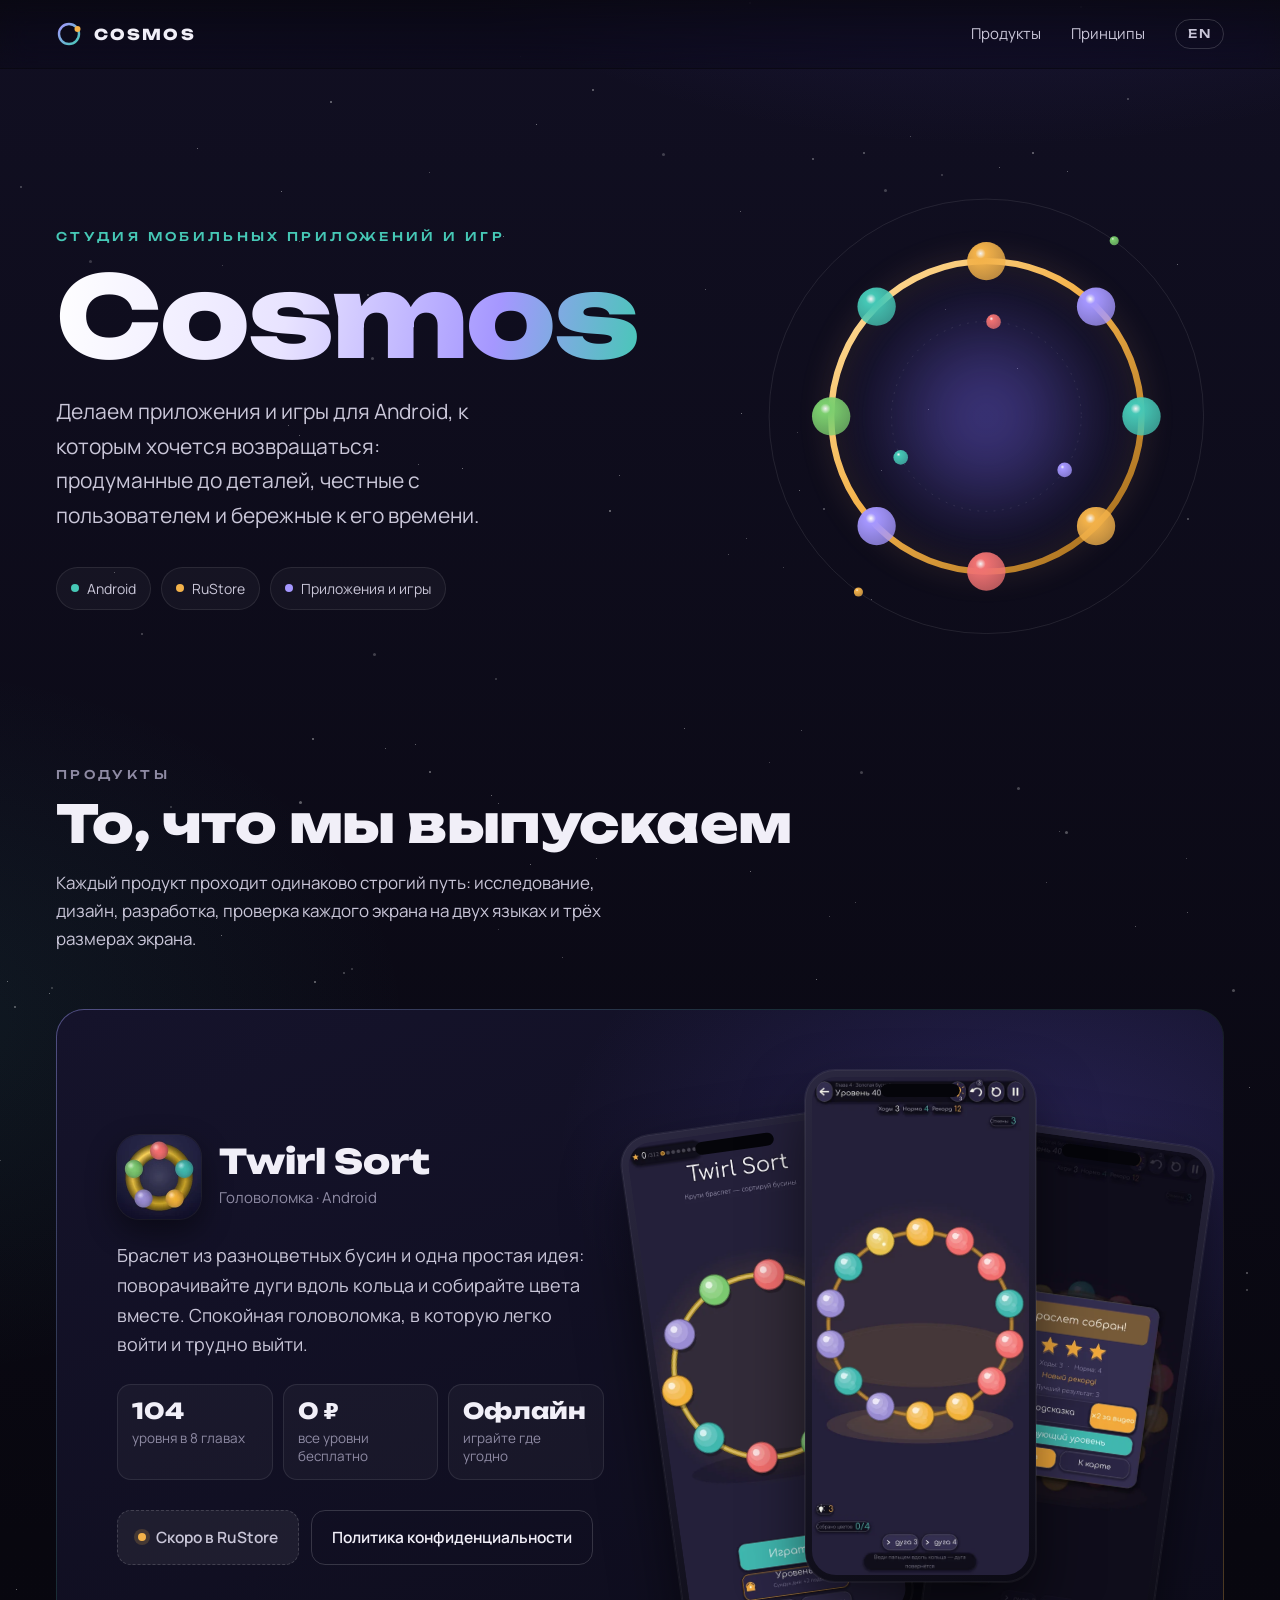
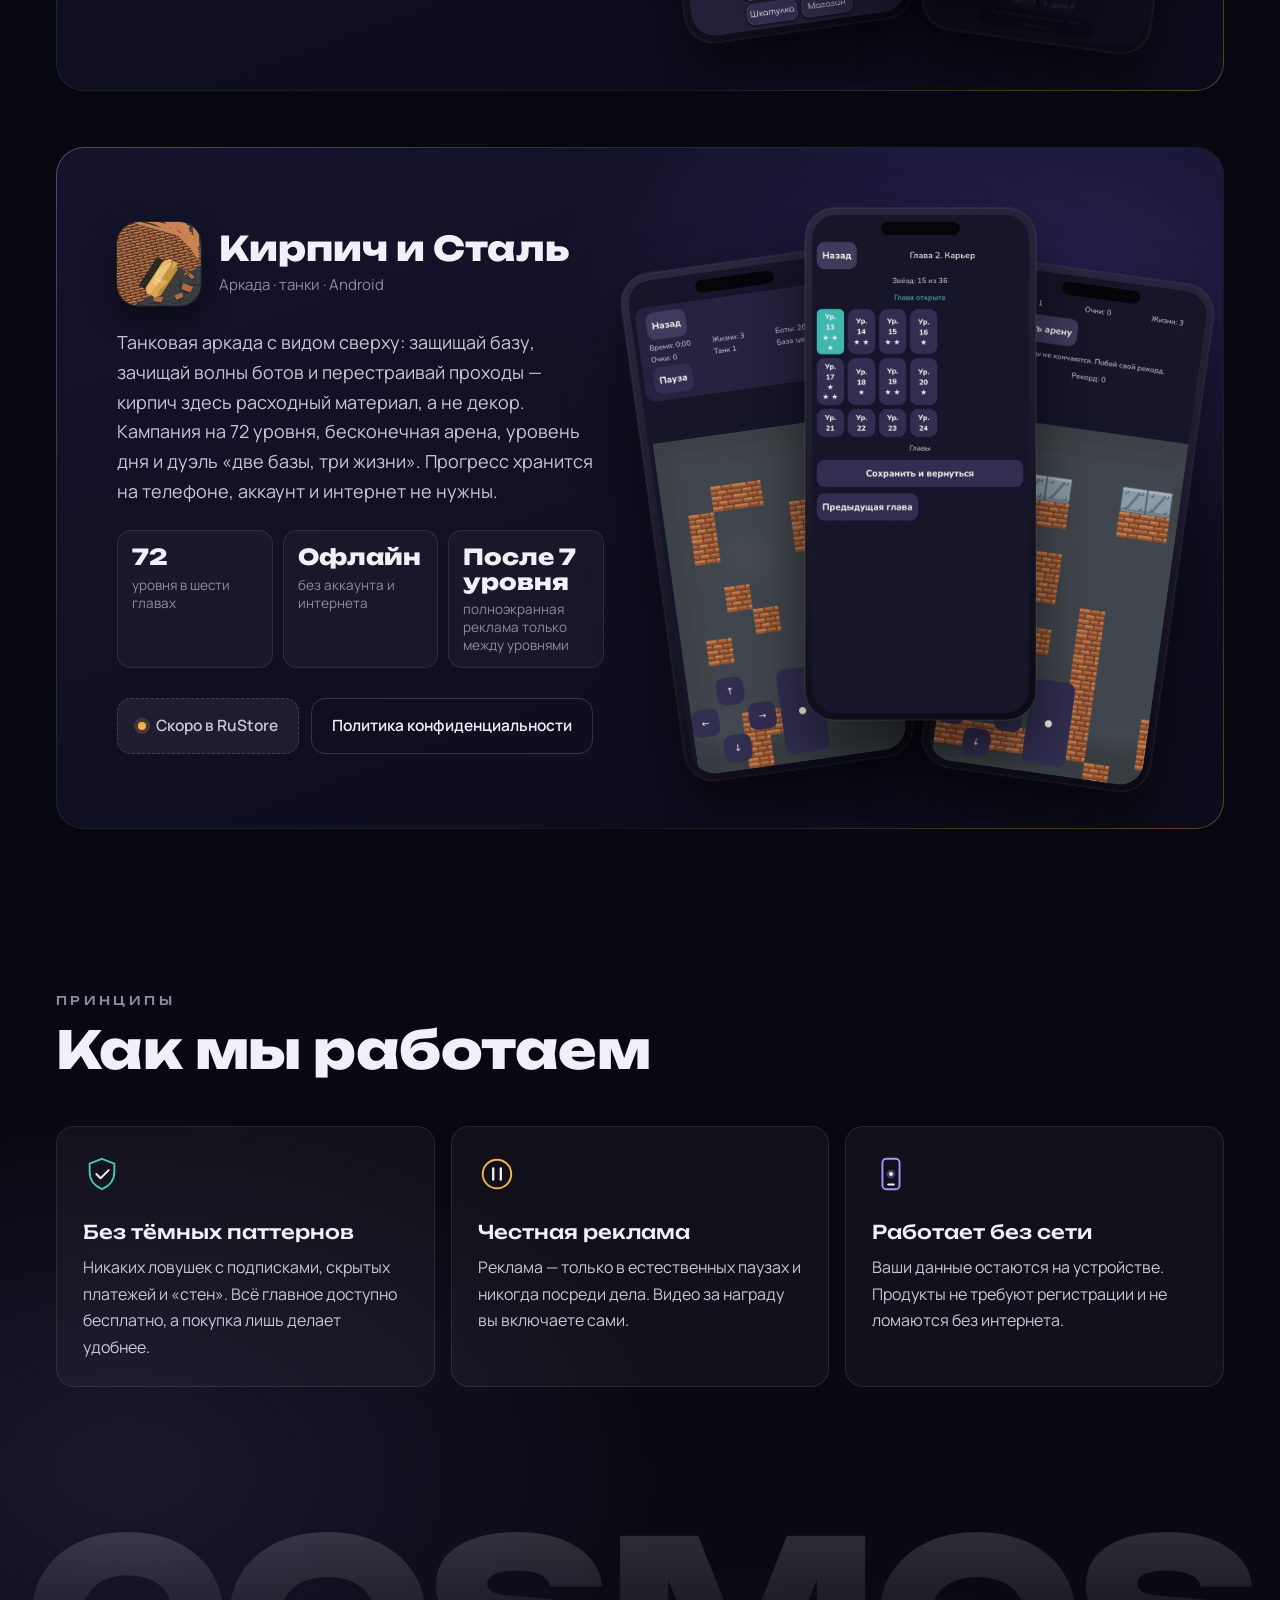
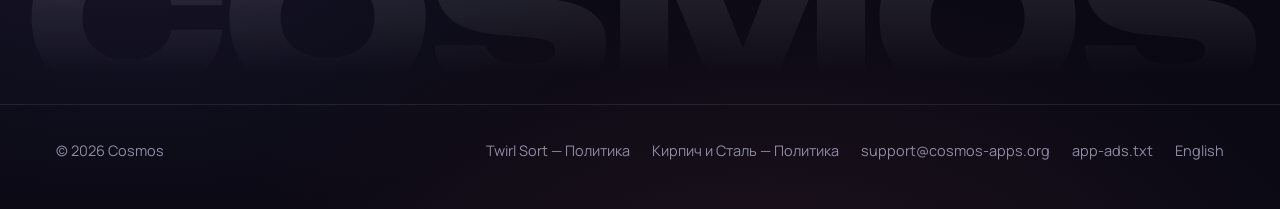
==== index.html @ 705d1165 "Steelfront: карточка продукта, ссылка политики и app-ads.txt" ====
<!doctype html>
<html lang="ru">
<head>
<meta charset="utf-8">
<meta name="viewport" content="width=device-width, initial-scale=1">
<title>Cosmos — студия мобильных приложений и игр</title>
<meta name="description" content="Cosmos делает аккуратные приложения и игры для Android: честная монетизация, работа без интернета, внимание к деталям.">
<meta name="theme-color" content="#08070f">
<meta property="og:title" content="Cosmos — студия мобильных приложений и игр">
<meta property="og:description" content="Cosmos делает аккуратные приложения и игры для Android: честная монетизация, работа без интернета, внимание к деталям.">
<meta property="og:type" content="website">
<link rel="alternate" hreflang="en" href="https://cosmos-apps.org/en/">
<link rel="icon" href="/assets/favicon.svg" type="image/svg+xml">
<link rel="preload" href="/assets/fonts/unbounded-cyrillic-800-normal.woff2" as="font" type="font/woff2" crossorigin>
<link rel="stylesheet" href="/assets/site.css">
</head>
<body>
<a class="skip" href="#main">К содержимому</a>
<div class="sky" aria-hidden="true"><i class="s1" style="box-shadow:1326px 308px rgba(255,255,255,0.70), 197px 148px rgba(255,255,255,0.91), 385px 748px rgba(255,255,255,0.79), 2078px 439px rgba(255,255,255,0.52), 1776px 856px rgba(255,255,255,0.53), 371px 1128px rgba(255,255,255,0.71), 2316px 253px rgba(255,255,255,0.97), 2387px 126px rgba(255,255,255,0.79), 1624px 101px rgba(255,255,255,0.99), 190px 1140px rgba(255,255,255,0.93), 1186px 858px rgba(255,255,255,0.57), 482px 1169px rgba(255,255,255,0.65), 740px 211px rgba(255,255,255,0.79), 769px 762px rgba(255,255,255,0.55), 257px 1155px rgba(255,255,255,0.53), 843px 1016px rgba(255,255,255,0.84), 1751px 1591px rgba(255,255,255,0.66), 2398px 928px rgba(255,255,255,0.68), 1017px 368px rgba(255,255,255,0.85), 999px 167px rgba(255,255,255,0.79), 2151px 1013px rgba(255,255,255,0.94), 1838px 589px rgba(255,255,255,0.80), 299px 241px rgba(255,255,255,0.76), 675px 1550px rgba(255,255,255,0.67), 2002px 863px rgba(255,255,255,0.52), 317px 1565px rgba(255,255,255,0.78), 1285px 696px rgba(255,255,255,0.85), 2034px 1187px rgba(255,255,255,0.90), 281px 191px rgba(255,255,255,0.97), 1941px 1427px rgba(255,255,255,0.83), 248px 1497px rgba(255,255,255,0.85), 2367px 1395px rgba(255,255,255,0.91), 1165px 1467px rgba(255,255,255,0.69), 1421px 46px rgba(255,255,255,0.97), 1455px 344px rgba(255,255,255,0.81), 2022px 120px rgba(255,255,255,0.61), 1177px 264px rgba(255,255,255,0.87), 1629px 800px rgba(255,255,255,0.96), 2033px 165px rgba(255,255,255,0.58), 1645px 1125px rgba(255,255,255,0.64), 560px 881px rgba(255,255,255,0.93), 1140px 1446px rgba(255,255,255,0.71), 1469px 1398px rgba(255,255,255,0.94), 945px 309px rgba(255,255,255,0.54), 619px 475px rgba(255,255,255,0.83), 49px 993px rgba(255,255,255,0.92), 746px 538px rgba(255,255,255,0.64), 596px 858px rgba(255,255,255,0.77), 2319px 652px rgba(255,255,255,0.98), 2111px 1264px rgba(255,255,255,0.83), 221px 935px rgba(255,255,255,0.95), 2290px 803px rgba(255,255,255,0.70), 1614px 212px rgba(255,255,255,0.74), 1640px 127px rgba(255,255,255,0.60), 855px 902px rgba(255,255,255,0.58), 1392px 1230px rgba(255,255,255,0.53), 0px 1160px rgba(255,255,255,0.58), 415px 744px rgba(255,255,255,0.81), 288px 425px rgba(255,255,255,0.81), 608px 1299px rgba(255,255,255,0.63), 1422px 1233px rgba(255,255,255,0.68), 503px 236px rgba(255,255,255,0.92), 1908px 983px rgba(255,255,255,0.74), 351px 295px rgba(255,255,255,0.55), 1403px 1516px rgba(255,255,255,0.63), 661px 1057px rgba(255,255,255,0.51), 2163px 740px rgba(255,255,255,0.57), 2224px 55px rgba(255,255,255,0.88), 1220px 1316px rgba(255,255,255,0.93), 1069px 1061px rgba(255,255,255,0.68), 684px 728px rgba(255,255,255,0.89), 2181px 1109px rgba(255,255,255,0.89), 1350px 1303px rgba(255,255,255,0.61), 799px 490px rgba(255,255,255,0.91), 928px 409px rgba(255,255,255,0.76), 1456px 1497px rgba(255,255,255,0.51), 114px 572px rgba(255,255,255,0.74), 793px 1418px rgba(255,255,255,0.80), 1410px 915px rgba(255,255,255,0.90), 1431px 746px rgba(255,255,255,0.54), 418px 464px rgba(255,255,255,0.74), 1383px 418px rgba(255,255,255,0.74), 7px 981px rgba(255,255,255,0.95), 1409px 1317px rgba(255,255,255,0.54), 491px 795px rgba(255,255,255,0.89), 816px 979px rgba(255,255,255,0.94), 1777px 1302px rgba(255,255,255,0.67), 1621px 948px rgba(255,255,255,0.70), 347px 1484px rgba(255,255,255,0.58), 520px 56px rgba(255,255,255,0.58), 1906px 1343px rgba(255,255,255,0.57), 1942px 1346px rgba(255,255,255,0.97), 638px 1123px rgba(255,255,255,0.77), 87px 29px rgba(255,255,255,0.90), 420px 1078px rgba(255,255,255,0.87), 570px 888px rgba(255,255,255,0.99), 797px 432px rgba(255,255,255,0.51), 871px 599px rgba(255,255,255,0.75), 1335px 531px rgba(255,255,255,0.77), 536px 124px rgba(255,255,255,0.96), 1449px 938px rgba(255,255,255,0.83), 2116px 861px rgba(255,255,255,0.91), 2054px 267px rgba(255,255,255,0.77), 2144px 1045px rgba(255,255,255,0.51), 1802px 1590px rgba(255,255,255,0.59), 16px 1589px rgba(255,255,255,0.90), 705px 289px rgba(255,255,255,0.74), 492px 1139px rgba(255,255,255,0.53), 2123px 1086px rgba(255,255,255,0.78), 434px 1147px rgba(255,255,255,0.53), 783px 567px rgba(255,255,255,0.52), 400px 1039px rgba(255,255,255,0.73), 114px 1556px rgba(255,255,255,0.95), 259px 907px rgba(255,255,255,0.66), 2070px 1241px rgba(255,255,255,0.76), 1135px 926px rgba(255,255,255,0.75), 1958px 1039px rgba(255,255,255,0.97), 2143px 531px rgba(255,255,255,0.96), 829px 916px rgba(255,255,255,0.57), 498px 803px rgba(255,255,255,0.72), 297px 1374px rgba(255,255,255,0.62), 299px 435px rgba(255,255,255,0.83), 501px 1591px rgba(255,255,255,0.58), 1499px 292px rgba(255,255,255,0.63), 562px 957px rgba(255,255,255,0.61), 385px 815px rgba(255,255,255,0.94), 666px 1367px rgba(255,255,255,0.92), 661px 1446px rgba(255,255,255,0.72), 2111px 827px rgba(255,255,255,0.67), 801px 730px rgba(255,255,255,0.66), 1498px 39px rgba(255,255,255,0.67), 1878px 902px rgba(255,255,255,0.85), 1574px 678px rgba(255,255,255,0.76), 1210px 1049px rgba(255,255,255,0.98), 462px 468px rgba(255,255,255,0.99), 429px 172px rgba(255,255,255,0.63), 162px 1595px rgba(255,255,255,0.59), 530px 864px rgba(255,255,255,0.92), 1059px 831px rgba(255,255,255,0.57), 2108px 1168px rgba(255,255,255,0.75), 1339px 183px rgba(255,255,255,0.64), 750px 871px rgba(255,255,255,0.95), 1101px 34px rgba(255,255,255,0.82), 1067px 171px rgba(255,255,255,0.80), 910px 136px rgba(255,255,255,0.63), 498px 929px rgba(255,255,255,0.51), 2265px 855px rgba(255,255,255,0.96), 1097px 1273px rgba(255,255,255,0.56), 2158px 1453px rgba(255,255,255,0.62), 448px 330px rgba(255,255,255,0.63), 741px 413px rgba(255,255,255,0.97), 1249px 1087px rgba(255,255,255,0.88), 1187px 912px rgba(255,255,255,0.75), 728px 554px rgba(255,255,255,0.67), 74px 512px rgba(255,255,255,0.52), 75px 1501px rgba(255,255,255,0.75), 776px 1053px rgba(255,255,255,0.74), 1831px 217px rgba(255,255,255,0.83), 1770px 1344px rgba(255,255,255,0.75), 1610px 1037px rgba(255,255,255,0.65), 881px 470px rgba(255,255,255,0.67), 572px 828px rgba(255,255,255,0.99), 222px 265px rgba(255,255,255,0.51), 1046px 882px rgba(255,255,255,0.58), 346px 1362px rgba(255,255,255,0.92), 2072px 1373px rgba(255,255,255,0.99), 992px 1418px rgba(255,255,255,0.65), 1881px 379px rgba(255,255,255,0.58), 1826px 7px rgba(255,255,255,0.63), 1347px 1120px rgba(255,255,255,0.66)"></i><i class="s2" style="box-shadow:141px 633px rgba(255,255,255,0.61), 749px 2px rgba(255,255,255,0.67), 343px 972px rgba(255,255,255,0.64), 823px 508px rgba(255,255,255,0.75), 20px 186px rgba(255,255,255,0.63), 367px 294px rgba(255,255,255,0.70), 170px 806px rgba(255,255,255,0.51), 1246px 1289px rgba(255,255,255,0.62), 2398px 1083px rgba(255,255,255,0.93), 635px 1346px rgba(255,255,255,0.95), 1595px 1565px rgba(255,255,255,0.66), 2024px 306px rgba(255,255,255,0.64), 592px 89px rgba(255,255,255,0.91), 2101px 1284px rgba(255,255,255,0.71), 2070px 285px rgba(255,255,255,0.95), 2065px 1164px rgba(255,255,255,0.92), 65px 1405px rgba(255,255,255,0.79), 941px 174px rgba(255,255,255,0.52), 545px 1304px rgba(255,255,255,0.68), 429px 771px rgba(255,255,255,0.92), 2287px 103px rgba(255,255,255,0.81), 2176px 1394px rgba(255,255,255,0.62), 1080px 6px rgba(255,255,255,0.73), 287px 1532px rgba(255,255,255,0.97), 2192px 188px rgba(255,255,255,0.83), 270px 1527px rgba(255,255,255,0.87), 1032px 152px rgba(255,255,255,0.92), 961px 1493px rgba(255,255,255,0.88), 945px 1515px rgba(255,255,255,0.82), 1885px 1011px rgba(255,255,255,0.92), 314px 981px rgba(255,255,255,0.96), 1176px 1570px rgba(255,255,255,0.52), 812px 158px rgba(255,255,255,0.80), 1358px 520px rgba(255,255,255,0.83), 1246px 1272px rgba(255,255,255,0.78), 51px 987px rgba(255,255,255,0.53), 1100px 1376px rgba(255,255,255,0.55), 891px 1383px rgba(255,255,255,0.74), 2115px 584px rgba(255,255,255,0.73), 1910px 1571px rgba(255,255,255,0.56), 2249px 408px rgba(255,255,255,0.66), 351px 968px rgba(255,255,255,0.51), 1879px 156px rgba(255,255,255,0.91), 1840px 550px rgba(255,255,255,0.69), 863px 152px rgba(255,255,255,0.79), 580px 1530px rgba(255,255,255,0.76), 1472px 271px rgba(255,255,255,0.80), 2083px 572px rgba(255,255,255,0.94), 1495px 473px rgba(255,255,255,0.75), 1991px 807px rgba(255,255,255,0.51), 14px 1006px rgba(255,255,255,0.84), 1660px 618px rgba(255,255,255,0.86), 1704px 704px rgba(255,255,255,0.69), 495px 678px rgba(255,255,255,0.50), 1385px 815px rgba(255,255,255,0.56), 801px 1460px rgba(255,255,255,0.51), 1187px 518px rgba(255,255,255,0.69), 1609px 799px rgba(255,255,255,1.00), 312px 738px rgba(255,255,255,0.96), 1127px 98px rgba(255,255,255,0.64), 211px 1355px rgba(255,255,255,0.64), 609px 510px rgba(255,255,255,0.99), 1786px 1046px rgba(255,255,255,0.66), 1529px 876px rgba(255,255,255,0.94), 1638px 1134px rgba(255,255,255,0.77), 330px 101px rgba(255,255,255,0.97), 1682px 923px rgba(255,255,255,0.81), 567px 1319px rgba(255,255,255,0.93), 1988px 100px rgba(255,255,255,0.96), 2253px 260px rgba(255,255,255,0.59)"></i><i class="s3" style="box-shadow:1699px 703px rgba(255,255,255,0.64), 1047px 1513px rgba(255,255,255,0.87), 1065px 831px rgba(255,255,255,0.83), 1232px 989px rgba(255,255,255,0.78), 1615px 245px rgba(255,255,255,0.58), 662px 153px rgba(255,255,255,0.60), 2036px 1127px rgba(255,255,255,0.61), 1363px 1554px rgba(255,255,255,0.72), 571px 1121px rgba(255,255,255,0.60), 371px 357px rgba(255,255,255,0.67), 373px 653px rgba(255,255,255,0.62), 1058px 1166px rgba(255,255,255,0.60), 82px 1535px rgba(255,255,255,0.94), 1568px 847px rgba(255,255,255,0.87), 860px 771px rgba(255,255,255,0.64), 254px 1020px rgba(255,255,255,0.64), 1475px 257px rgba(255,255,255,0.84), 2167px 1289px rgba(255,255,255,0.90), 884px 189px rgba(255,255,255,0.64), 1017px 787px rgba(255,255,255,0.70), 1826px 884px rgba(255,255,255,0.98), 89px 260px rgba(255,255,255,0.52), 1938px 1202px rgba(255,255,255,0.74), 299px 801px rgba(255,255,255,0.97)"></i></div>
<header class="top"><div class="wrap">
  <a class="brand" href="/"><svg viewBox="0 0 26 26" aria-hidden="true"><circle cx="13" cy="13" r="10" fill="none" stroke="url(#lg)" stroke-width="2.4"/><circle cx="21.5" cy="8" r="3" fill="#f3b24a"/><defs><linearGradient id="lg" x1="0" y1="0" x2="1" y2="1"><stop offset="0" stop-color="#a597ff"/><stop offset="1" stop-color="#46c8b6"/></linearGradient></defs></svg>COSMOS</a>
  <nav class="nav" aria-label="Основная навигация">
    <a href="/#products">Продукты</a>
    <a class="hide-sm" href="/#principles">Принципы</a>
    <a class="lang" href="/en/" hreflang="en" lang="en">EN</a>
  </nav>
</div></header>
<main id="main">
<section class="hero"><div class="wrap">
  <div>
    <p class="eyebrow">Студия мобильных приложений и игр</p>
    <h1><span class="glow">Cosmos</span></h1>
    <p class="lede">Делаем приложения и игры для Android, к которым хочется возвращаться: продуманные до деталей, честные с пользователем и бережные к его времени.</p>
    <div class="meta"><span class="chip"><b style="background:#46c8b6"></b>Android</span><span class="chip"><b style="background:#f3b24a"></b>RuStore</span><span class="chip"><b style="background:#a597ff"></b>Приложения и игры</span></div>
  </div>
  <div class="orbit" aria-hidden="true"><svg viewBox="0 0 520 520"><defs><linearGradient id="gold" x1="0" y1="0" x2="1" y2="1"><stop offset="0" stop-color="#ffe2a6"/><stop offset=".45" stop-color="#f3b24a"/><stop offset="1" stop-color="#9b6416"/></linearGradient><radialGradient id="core"><stop offset="0" stop-color="#7d6cff"/><stop offset="1" stop-color="#7d6cff" stop-opacity="0"/></radialGradient><radialGradient id="b-teal" cx=".35" cy=".3" r=".75"><stop offset="0" stop-color="#fff" stop-opacity=".95"/><stop offset=".18" stop-color="#46c8b6"/><stop offset="1" stop-color="#46c8b6" stop-opacity=".75"/></radialGradient><radialGradient id="b-amber" cx=".35" cy=".3" r=".75"><stop offset="0" stop-color="#fff" stop-opacity=".95"/><stop offset=".18" stop-color="#f3b24a"/><stop offset="1" stop-color="#f3b24a" stop-opacity=".75"/></radialGradient><radialGradient id="b-coral" cx=".35" cy=".3" r=".75"><stop offset="0" stop-color="#fff" stop-opacity=".95"/><stop offset=".18" stop-color="#f07272"/><stop offset="1" stop-color="#f07272" stop-opacity=".75"/></radialGradient><radialGradient id="b-violet" cx=".35" cy=".3" r=".75"><stop offset="0" stop-color="#fff" stop-opacity=".95"/><stop offset=".18" stop-color="#a597ff"/><stop offset="1" stop-color="#a597ff" stop-opacity=".75"/></radialGradient><radialGradient id="b-green" cx=".35" cy=".3" r=".75"><stop offset="0" stop-color="#fff" stop-opacity=".95"/><stop offset=".18" stop-color="#7ccf6f"/><stop offset="1" stop-color="#7ccf6f" stop-opacity=".75"/></radialGradient></defs><circle class="core" cx="260" cy="260" r="150" fill="url(#core)"/><g class="spin slow"><circle class="ring" cx="260" cy="260" r="238"/><circle cx="119.9" cy="452.4" r="5" fill="url(#b-amber)"/><circle cx="400.1" cy="67.6" r="5" fill="url(#b-green)"/></g><g class="spin"><circle class="ring gold" cx="260" cy="260" r="170"/><circle cx="430.0" cy="260.0" r="21" fill="url(#b-teal)"/><circle cx="380.2" cy="380.2" r="21" fill="url(#b-amber)"/><circle cx="260.0" cy="430.0" r="21" fill="url(#b-coral)"/><circle cx="139.8" cy="380.2" r="21" fill="url(#b-violet)"/><circle cx="90.0" cy="260.0" r="21" fill="url(#b-green)"/><circle cx="139.8" cy="139.8" r="21" fill="url(#b-teal)"/><circle cx="260.0" cy="90.0" r="21" fill="url(#b-amber)"/><circle cx="380.2" cy="139.8" r="21" fill="url(#b-violet)"/></g><g class="spin rev"><circle class="ring" cx="260" cy="260" r="104" stroke-dasharray="2 7"/><circle cx="345.8" cy="318.7" r="8" fill="url(#b-violet)"/><circle cx="166.2" cy="305.0" r="8" fill="url(#b-teal)"/><circle cx="267.9" cy="156.3" r="8" fill="url(#b-coral)"/></g></svg></div>
</div></section>

<section id="products" aria-labelledby="products-h"><div class="wrap">
  <p class="kicker">Продукты</p>
  <h2 class="h2" id="products-h">То, что мы выпускаем</h2>
  <p class="sub">Каждый продукт проходит одинаково строгий путь: исследование, дизайн, разработка, проверка каждого экрана на двух языках и трёх размерах экрана.</p>
  <article class="product" aria-labelledby="twirl-sort-h"><div class="product-inner">
    <div>
      <div class="app-head">
        <img class="app-icon" src="/assets/img/twirl-sort/icon.webp" width="84" height="84" alt="">
        <div><h3 class="app-name" id="twirl-sort-h">Twirl Sort</h3><div class="app-cat">Головоломка · Android</div></div>
      </div>
      <p class="app-desc">Браслет из разноцветных бусин и одна простая идея: поворачивайте дуги вдоль кольца и собирайте цвета вместе. Спокойная головоломка, в которую легко войти и трудно выйти.</p>
      <ul class="facts"><li><strong>104</strong><span>уровня в 8 главах</span></li><li><strong>0 ₽</strong><span>все уровни бесплатно</span></li><li><strong>Офлайн</strong><span>играйте где угодно</span></li></ul>
      <div class="actions">
        <span class="btn btn-soon" aria-disabled="true"><span class="dot"></span>Скоро в RuStore</span>
        <a class="btn btn-ghost" href="/twirl-sort/privacy/">Политика конфиденциальности</a>
      </div>
    </div>
    <div class="phones"><figure class="phone p1" style="margin:0"><img src="/assets/img/twirl-sort/shot1.webp" alt="Главное меню Twirl Sort" width="540" height="1200" loading="lazy" decoding="async"></figure><figure class="phone p2" style="margin:0"><img src="/assets/img/twirl-sort/shot2.webp" alt="Игровой экран: браслет из бусин" width="540" height="1200" loading="lazy" decoding="async"></figure><figure class="phone p3" style="margin:0"><img src="/assets/img/twirl-sort/shot3.webp" alt="Окно победы с тремя звёздами" width="540" height="1200" loading="lazy" decoding="async"></figure></div>
  </div></article>
  <article class="product" aria-labelledby="steelfront-h"><div class="product-inner">
    <div>
      <div class="app-head">
        <img class="app-icon" src="/assets/img/steelfront/icon.webp" width="84" height="84" alt="">
        <div><h3 class="app-name" id="steelfront-h">Кирпич и Сталь</h3><div class="app-cat">Аркада · танки · Android</div></div>
      </div>
      <p class="app-desc">Танковая аркада с видом сверху: защищай базу, зачищай волны ботов и перестраивай проходы — кирпич здесь расходный материал, а не декор. Кампания на 72 уровня, бесконечная арена, уровень дня и дуэль «две базы, три жизни». Прогресс хранится на телефоне, аккаунт и интернет не нужны.</p>
      <ul class="facts"><li><strong>72</strong><span>уровня в шести главах</span></li><li><strong>Офлайн</strong><span>без аккаунта и интернета</span></li><li><strong>После 7 уровня</strong><span>полноэкранная реклама только между уровнями</span></li></ul>
      <div class="actions">
        <span class="btn btn-soon" aria-disabled="true"><span class="dot"></span>Скоро в RuStore</span>
        <a class="btn btn-ghost" href="/steelfront/privacy/">Политика конфиденциальности</a>
      </div>
    </div>
    <div class="phones"><figure class="phone p1" style="margin:0"><img src="/assets/img/steelfront/shot1.webp" alt="Поле боя: стена, бот и панель с жизнями" width="540" height="1200" loading="lazy" decoding="async"></figure><figure class="phone p2" style="margin:0"><img src="/assets/img/steelfront/shot2.webp" alt="Карта уровней главы с звёздами" width="540" height="1200" loading="lazy" decoding="async"></figure><figure class="phone p3" style="margin:0"><img src="/assets/img/steelfront/shot3.webp" alt="Быстрый бой: бесконечные волны и рекорд" width="540" height="1200" loading="lazy" decoding="async"></figure></div>
  </div></article>
</div></section>

<section id="principles" aria-labelledby="principles-h"><div class="wrap">
  <p class="kicker">Принципы</p>
  <h2 class="h2" id="principles-h">Как мы работаем</h2>
  <div class="principles"><article class="principle"><svg viewBox="0 0 40 40" fill="none" aria-hidden="true"><path d="M20 4l13 5v9c0 8.5-5.6 15-13 18-7.4-3-13-9.5-13-18V9l13-5z" stroke="#46c8b6" stroke-width="2"/><path d="M14 20l4.5 4.5L27 16" stroke="#f1eff8" stroke-width="2" stroke-linecap="round" stroke-linejoin="round"/></svg><h3>Без тёмных паттернов</h3><p>Никаких ловушек с подписками, скрытых платежей и «стен». Всё главное доступно бесплатно, а покупка лишь делает удобнее.</p></article><article class="principle"><svg viewBox="0 0 40 40" fill="none" aria-hidden="true"><circle cx="20" cy="20" r="15" stroke="#f3b24a" stroke-width="2"/><path d="M16 14v12M24 14v12" stroke="#f1eff8" stroke-width="2.4" stroke-linecap="round"/></svg><h3>Честная реклама</h3><p>Реклама — только в естественных паузах и никогда посреди дела. Видео за награду вы включаете сами.</p></article><article class="principle"><svg viewBox="0 0 40 40" fill="none" aria-hidden="true"><rect x="11" y="4" width="18" height="32" rx="4" stroke="#a597ff" stroke-width="2"/><circle cx="20" cy="20" r="4.5" fill="#a597ff" opacity=".35"/><circle cx="20" cy="20" r="2" fill="#f1eff8"/><path d="M17 31h6" stroke="#f1eff8" stroke-width="2" stroke-linecap="round"/></svg><h3>Работает без сети</h3><p>Ваши данные остаются на устройстве. Продукты не требуют регистрации и не ломаются без интернета.</p></article></div>
</div></section>
</main>
<div class="outro" aria-hidden="true"><p class="word">COSMOS</p></div>
<footer class="foot"><div class="wrap">
  <span>© 2026 Cosmos</span>
  <nav aria-label="Документы">
    <a href="/twirl-sort/privacy/">Twirl Sort — Политика</a><a href="/steelfront/privacy/">Кирпич и Сталь — Политика</a>
    <a href="mailto:support@cosmos-apps.org">support@cosmos-apps.org</a>
    <a href="/app-ads.txt">app-ads.txt</a>
    <a href="/en/" hreflang="en">English</a>
  </nav>
</div></footer>
</body>
</html>
---- assets/site.css ----
/* Cosmos — студия мобильных приложений и игр. Единый стиль сайта: главная, продукты, политики. */
@font-face { font-family: "Unbounded"; font-weight: 800; font-display: swap;
  src: url("fonts/unbounded-cyrillic-800-normal.woff2") format("woff2"); unicode-range: U+0400-04FF; }
@font-face { font-family: "Unbounded"; font-weight: 800; font-display: swap;
  src: url("fonts/unbounded-latin-800-normal.woff2") format("woff2"); unicode-range: U+0000-00FF, U+2000-206F, U+20AC; }
@font-face { font-family: "Unbounded"; font-weight: 500; font-display: swap;
  src: url("fonts/unbounded-cyrillic-500-normal.woff2") format("woff2"); unicode-range: U+0400-04FF; }
@font-face { font-family: "Unbounded"; font-weight: 500; font-display: swap;
  src: url("fonts/unbounded-latin-500-normal.woff2") format("woff2"); unicode-range: U+0000-00FF, U+2000-206F, U+20AC; }
@font-face { font-family: "Manrope"; font-weight: 400; font-display: swap;
  src: url("fonts/manrope-cyrillic-400-normal.woff2") format("woff2"); unicode-range: U+0400-04FF; }
@font-face { font-family: "Manrope"; font-weight: 400; font-display: swap;
  src: url("fonts/manrope-latin-400-normal.woff2") format("woff2"); unicode-range: U+0000-00FF, U+2000-206F, U+20AC; }
@font-face { font-family: "Manrope"; font-weight: 600; font-display: swap;
  src: url("fonts/manrope-cyrillic-600-normal.woff2") format("woff2"); unicode-range: U+0400-04FF; }
@font-face { font-family: "Manrope"; font-weight: 600; font-display: swap;
  src: url("fonts/manrope-latin-600-normal.woff2") format("woff2"); unicode-range: U+0000-00FF, U+2000-206F, U+20AC; }

:root {
  --space: #08070f;
  --space-2: #110f22;
  --surface: rgba(255, 255, 255, 0.035);
  --surface-strong: rgba(255, 255, 255, 0.06);
  --line: rgba(255, 255, 255, 0.09);
  --line-strong: rgba(255, 255, 255, 0.16);
  --ink: #f1eff8;
  --ink-2: #c9c6d8;
  --muted: #8e8aa3;
  --teal: #46c8b6;
  --amber: #f3b24a;
  --coral: #f07272;
  --violet: #a597ff;
  --green: #7ccf6f;
  --radius-lg: 28px;
  --radius-md: 18px;
  --display: "Unbounded", "Arial Black", system-ui, sans-serif;
  --text: "Manrope", system-ui, -apple-system, "Segoe UI", Roboto, sans-serif;
  --gutter: clamp(20px, 5vw, 56px);
  --max: 1180px;
  --ease: cubic-bezier(0.16, 1, 0.3, 1);
}

* { box-sizing: border-box; }
/* Фон -- на корне: тогда слой звёзд (z-index: -1) лежит поверх него, а не под фоном body. */
html {
  color-scheme: dark; scroll-behavior: smooth; min-height: 100%;
  background:
    radial-gradient(1200px 700px at 78% -8%, rgba(108, 92, 231, 0.22), transparent 60%),
    radial-gradient(900px 600px at -10% 30%, rgba(70, 200, 182, 0.09), transparent 60%),
    radial-gradient(1000px 700px at 60% 105%, rgba(240, 114, 114, 0.10), transparent 60%),
    radial-gradient(900px 600px at 10% 90%, rgba(165, 151, 255, 0.10), transparent 60%),
    linear-gradient(180deg, var(--space-2) 0%, var(--space) 45%, #0a0914 100%) var(--space);
}
html, body { overflow-x: clip; }
body {
  margin: 0; color: var(--ink); font: 400 17px/1.65 var(--text); background: transparent;
  -webkit-font-smoothing: antialiased; text-rendering: optimizeLegibility; overflow-x: hidden;
}
img { max-width: 100%; display: block; }
a { color: inherit; }
:focus-visible { outline: 2px solid var(--amber); outline-offset: 4px; border-radius: 6px; }
.wrap { width: min(var(--max), 100% - 2 * var(--gutter)); margin-inline: auto; }
.skip { position: absolute; left: -999px; top: 12px; background: var(--amber); color: #1b1407; padding: 8px 14px; border-radius: 10px; z-index: 10; }
.skip:focus { left: 12px; }

/* ── Звёзды: три слоя, медленное мерцание ── */
.sky { position: fixed; inset: 0; pointer-events: none; z-index: -1; }
.sky i { position: absolute; left: 0; top: 0; width: 1px; height: 1px; border-radius: 50%; background: transparent; }
.sky .s1 { animation: twinkle 7s ease-in-out infinite; opacity: .55; }
.sky .s2 { width: 2px; height: 2px; animation: twinkle 11s ease-in-out infinite reverse; opacity: .45; }
.sky .s3 { width: 3px; height: 3px; animation: twinkle 17s ease-in-out infinite; opacity: .35; filter: blur(.3px); }
@keyframes twinkle { 0%, 100% { opacity: .25; } 50% { opacity: .75; } }

/* ── Шапка ── */
.top { position: sticky; top: 0; z-index: 5; backdrop-filter: blur(14px) saturate(140%); -webkit-backdrop-filter: blur(14px) saturate(140%);
  background: linear-gradient(180deg, rgba(8, 7, 15, .78), rgba(8, 7, 15, .35)); border-bottom: 1px solid transparent; }
.top .wrap { display: flex; align-items: center; justify-content: space-between; height: 68px; }
.brand { display: inline-flex; align-items: center; gap: 12px; text-decoration: none; font: 800 15px/1 var(--display); letter-spacing: .14em; }
.brand svg { width: 26px; height: 26px; }
.nav { display: flex; gap: clamp(14px, 3vw, 30px); align-items: center; font-size: 15px; color: var(--ink-2); }
.nav a { text-decoration: none; transition: color .2s; }
.nav a:hover { color: var(--ink); }
.lang { font: 500 12px/1 var(--display); letter-spacing: .12em; padding: 8px 12px; border: 1px solid var(--line-strong); border-radius: 99px; }
.lang:hover { border-color: var(--ink-2); }

/* ── Первый экран ── */
.hero { position: relative; overflow: clip; padding: clamp(48px, 9vw, 110px) 0 clamp(8px, 2vw, 24px); }
.hero .wrap { display: grid; grid-template-columns: 1.15fr .85fr; align-items: center; gap: clamp(24px, 4vw, 60px); }
.eyebrow { font: 500 12px/1 var(--display); letter-spacing: .28em; text-transform: uppercase; color: var(--teal); margin: 0 0 22px; text-wrap: balance; }
.hero h1 { font: 800 clamp(48px, 9vw, 112px)/.92 var(--display); letter-spacing: -.02em; margin: 0; }
.hero h1 .glow { background: linear-gradient(100deg, #fff 0%, #e8e3ff 40%, var(--violet) 75%, var(--teal) 100%);
  -webkit-background-clip: text; background-clip: text; color: transparent; }
.hero .lede { font-size: clamp(18px, 2vw, 21px); color: var(--ink-2); max-width: 34ch; margin: 26px 0 34px; }
.hero .meta { display: flex; flex-wrap: wrap; gap: 10px; }
.chip { display: inline-flex; align-items: center; gap: 8px; padding: 9px 14px; border-radius: 99px; background: var(--surface); border: 1px solid var(--line);
  font-size: 14px; color: var(--ink-2); }
.chip b { width: 8px; height: 8px; border-radius: 50%; display: inline-block; }

/* Орбиты с бусинами */
.orbit { position: relative; aspect-ratio: 1; width: 100%; max-width: 520px; justify-self: end; }
.orbit svg { width: 100%; height: 100%; overflow: visible; }
.orbit .ring { fill: none; stroke: rgba(255, 255, 255, .10); stroke-width: 1; }
.orbit .ring.gold { stroke: url(#gold); stroke-width: 7; filter: drop-shadow(0 0 14px rgba(243, 178, 74, .25)); }
.orbit .spin { transform-origin: 260px 260px; animation: spin 60s linear infinite; }
.orbit .spin.rev { animation-duration: 90s; animation-direction: reverse; }
.orbit .spin.slow { animation-duration: 140s; }
@keyframes spin { to { transform: rotate(360deg); } }
.orbit .core { filter: blur(40px); opacity: .55; }

/* ── Секции ── */
section { padding: clamp(44px, 6.5vw, 84px) 0; }
.kicker { font: 500 12px/1 var(--display); letter-spacing: .28em; text-transform: uppercase; color: var(--muted); margin: 0 0 16px; }
.h2 { font: 800 clamp(30px, 4.4vw, 52px)/1.04 var(--display); letter-spacing: -.01em; margin: 0 0 18px; max-width: 18ch; text-wrap: balance; }
.sub { color: var(--ink-2); max-width: 56ch; margin: 0; }

/* Продукт */
.product { margin-top: clamp(36px, 5vw, 56px); position: relative; border-radius: var(--radius-lg); padding: 1px;
  background: linear-gradient(140deg, rgba(165, 151, 255, .45), rgba(70, 200, 182, .18) 40%, rgba(255, 255, 255, .06) 70%, rgba(243, 178, 74, .35)); }
.product-inner { position: relative; border-radius: calc(var(--radius-lg) - 1px); overflow: hidden;
  background: radial-gradient(700px 420px at 85% 20%, rgba(108, 92, 231, .22), transparent 70%), linear-gradient(160deg, #15132b 0%, #0d0c1b 100%);
  display: grid; grid-template-columns: 1fr 1.05fr; gap: clamp(20px, 4vw, 48px); padding: clamp(28px, 5vw, 60px); align-items: center; }
.app-head { display: flex; align-items: center; gap: 18px; margin-bottom: 22px; }
.app-icon { width: 84px; height: 84px; border-radius: 22px; box-shadow: 0 12px 30px rgba(0, 0, 0, .45), 0 0 0 1px rgba(255, 255, 255, .08); }
.app-name { font: 800 clamp(26px, 3vw, 34px)/1.05 var(--display); margin: 0; }
.app-cat { color: var(--muted); font-size: 15px; margin-top: 6px; }
.app-desc { color: var(--ink-2); font-size: 18px; margin: 0 0 24px; max-width: 46ch; }
.facts { list-style: none; margin: 0 0 30px; padding: 0; display: grid; grid-template-columns: repeat(3, minmax(0, 1fr)); gap: 10px; }
.facts li { padding: 14px 14px 13px; border-radius: 14px; background: var(--surface); border: 1px solid var(--line); }
.facts strong { display: block; font: 800 22px/1.1 var(--display); }
.facts span { color: var(--muted); font-size: 13.5px; line-height: 1.35; display: block; margin-top: 6px; }
.actions { display: flex; flex-wrap: wrap; gap: 12px; align-items: center; }
.btn { display: inline-flex; align-items: center; gap: 10px; padding: 14px 20px; border-radius: 14px; font-weight: 600; font-size: 15.5px; text-decoration: none;
  transition: transform .25s var(--ease), background-color .25s, border-color .25s; }
.btn-soon { background: var(--surface-strong); border: 1px dashed var(--line-strong); color: var(--ink-2); cursor: default; }
.btn-soon .dot { width: 8px; height: 8px; border-radius: 50%; background: var(--amber); box-shadow: 0 0 0 4px rgba(243, 178, 74, .18); animation: pulse 2.4s ease-in-out infinite; }
@keyframes pulse { 50% { box-shadow: 0 0 0 7px rgba(243, 178, 74, 0); } }
.btn-ghost { border: 1px solid var(--line-strong); }
.btn-ghost:hover { border-color: var(--ink-2); transform: translateY(-2px); }

/* Телефоны */
.phones { position: relative; height: clamp(420px, 46vw, 560px); }
.phone { position: absolute; width: clamp(170px, 18vw, 232px); aspect-ratio: 1080 / 2400; border-radius: 30px; padding: 7px;
  background: linear-gradient(160deg, #2b2840, #0b0a14); box-shadow: 0 30px 60px rgba(0, 0, 0, .55), 0 0 0 1px rgba(255, 255, 255, .08), inset 0 0 0 1px rgba(255, 255, 255, .05);
  transition: transform .6s var(--ease); }
.phone img { width: 100%; height: 100%; object-fit: cover; border-radius: 24px; }
.phone::after { content: ""; position: absolute; top: 14px; left: 50%; width: 34%; height: 13px; transform: translateX(-50%); border-radius: 99px; background: #05050a; }
.phone.p1 { left: 0; top: 9%; transform: rotate(-8deg); }
.phone.p2 { left: 30%; top: 0; z-index: 2; transform: rotate(0deg); }
.phone.p3 { left: 59%; top: 11%; transform: rotate(8deg); }
.product:hover .phone.p1 { transform: rotate(-10deg) translateY(-6px); }
.product:hover .phone.p3 { transform: rotate(10deg) translateY(-6px); }

/* Принципы */
.principles { display: grid; grid-template-columns: repeat(3, minmax(0, 1fr)); gap: 16px; margin-top: clamp(32px, 4vw, 48px); }
.principle { padding: 28px 26px 26px; border-radius: var(--radius-md); background: var(--surface); border: 1px solid var(--line); transition: border-color .3s, transform .3s var(--ease); }
.principle:hover { border-color: var(--line-strong); transform: translateY(-3px); }
.principle svg { width: 38px; height: 38px; margin-bottom: 20px; }
.principle h3 { font: 500 19px/1.25 var(--display); margin: 0 0 10px; }
.principle p { margin: 0; color: var(--ink-2); font-size: 16px; }

/* Подвал: крупная надпись-подпись студии */
.outro { padding: clamp(30px, 5vw, 60px) 0 0; overflow: hidden; }
.outro .word { font: 800 clamp(64px, 17vw, 240px)/.8 var(--display); letter-spacing: -.03em; text-align: center; margin: 0;
  background: linear-gradient(180deg, rgba(241, 239, 248, .16), rgba(241, 239, 248, 0) 85%); -webkit-background-clip: text; background-clip: text; color: transparent;
  user-select: none; }

/* Подвал */
.foot { border-top: 1px solid var(--line); padding: 34px 0 46px; color: var(--muted); font-size: 14.5px; }
.foot .wrap { display: flex; flex-wrap: wrap; justify-content: space-between; gap: 16px 28px; align-items: center; }
.foot nav { display: flex; flex-wrap: wrap; gap: 10px 22px; }
.foot a { text-decoration: none; }
.foot a:hover { color: var(--ink); }

/* ── Страницы документов (политики) ── */
.doc { padding: clamp(48px, 7vw, 90px) 0 clamp(60px, 8vw, 100px); }
.doc .wrap { width: min(780px, 100% - 2 * var(--gutter)); }
.doc-head { display: flex; align-items: center; gap: 16px; margin-bottom: 34px; }
.doc-head img { width: 56px; height: 56px; border-radius: 15px; }
.doc-head .kicker { margin: 0 0 8px; }
.doc-head h1 { font: 800 clamp(22px, 4vw, 40px)/1.12 var(--display); margin: 0; overflow-wrap: anywhere; hyphens: auto; }
h1, h2, h3 { overflow-wrap: break-word; }
.toc { display: flex; flex-wrap: wrap; gap: 10px; margin: 0 0 40px; }
.toc a { text-decoration: none; transition: border-color .2s, color .2s; }
.toc a:hover { border-color: var(--line-strong); color: var(--ink); }
.prose { color: var(--ink-2); font-size: 17px; }
.prose h1 { font: 800 clamp(24px, 3vw, 32px)/1.15 var(--display); color: var(--ink); margin: 56px 0 8px; }
.prose h1:first-child { margin-top: 0; }
.prose h2 { font: 500 20px/1.3 var(--display); color: var(--ink); margin: 40px 0 12px; }
.prose h3 { font: 600 18px/1.35 var(--text); color: var(--ink); margin: 28px 0 10px; }
.prose p, .prose ul, .prose ol { margin: 0 0 16px; }
.prose li { margin: 6px 0; }
.prose strong, .prose b { color: var(--ink); font-weight: 600; }
.prose code { font-size: .92em; padding: 2px 6px; border-radius: 6px; background: var(--surface-strong); }
.prose a { color: var(--teal); }
.prose hr { border: 0; border-top: 1px solid var(--line); margin: 56px 0; }
.prose .updated, .prose .meta { color: var(--muted); font-size: 15px; }
.prose section { padding: 0; }

/* ── Адаптив ── */
@media (max-width: 960px) {
  .hero .wrap { grid-template-columns: 1fr; }
  .orbit { position: absolute; right: -34%; top: -2%; width: 74vw; max-width: 420px; opacity: .32; z-index: -1; pointer-events: none; }
  .product-inner { grid-template-columns: 1fr; }
  .phones { height: clamp(380px, 92vw, 520px); }
  .phone { width: clamp(150px, 40vw, 220px); }
  .principles { grid-template-columns: 1fr; }
}
@media (max-width: 560px) {
  .eyebrow { letter-spacing: .18em; line-height: 1.5; }
  .hero .lede { max-width: none; }
  .doc-head { flex-direction: column; align-items: flex-start; gap: 14px; }
  .nav .hide-sm { display: none; }
  .facts { grid-template-columns: 1fr; }
  .facts li { display: flex; align-items: baseline; gap: 12px; }
  .facts span { margin-top: 0; }
  .phone.p1 { left: -6%; } .phone.p3 { left: 58%; }
}
@media (prefers-reduced-motion: reduce) {
  *, *::before, *::after { animation: none !important; transition: none !important; scroll-behavior: auto !important; }
}

/* Кнопка магазина, когда продукт опубликован */
.btn-get { background: linear-gradient(135deg, var(--amber), #f08a4a); color: #1b1407; box-shadow: 0 10px 30px rgba(243, 178, 74, .25); }
.btn-get:hover { transform: translateY(-2px); box-shadow: 0 14px 36px rgba(243, 178, 74, .35); }
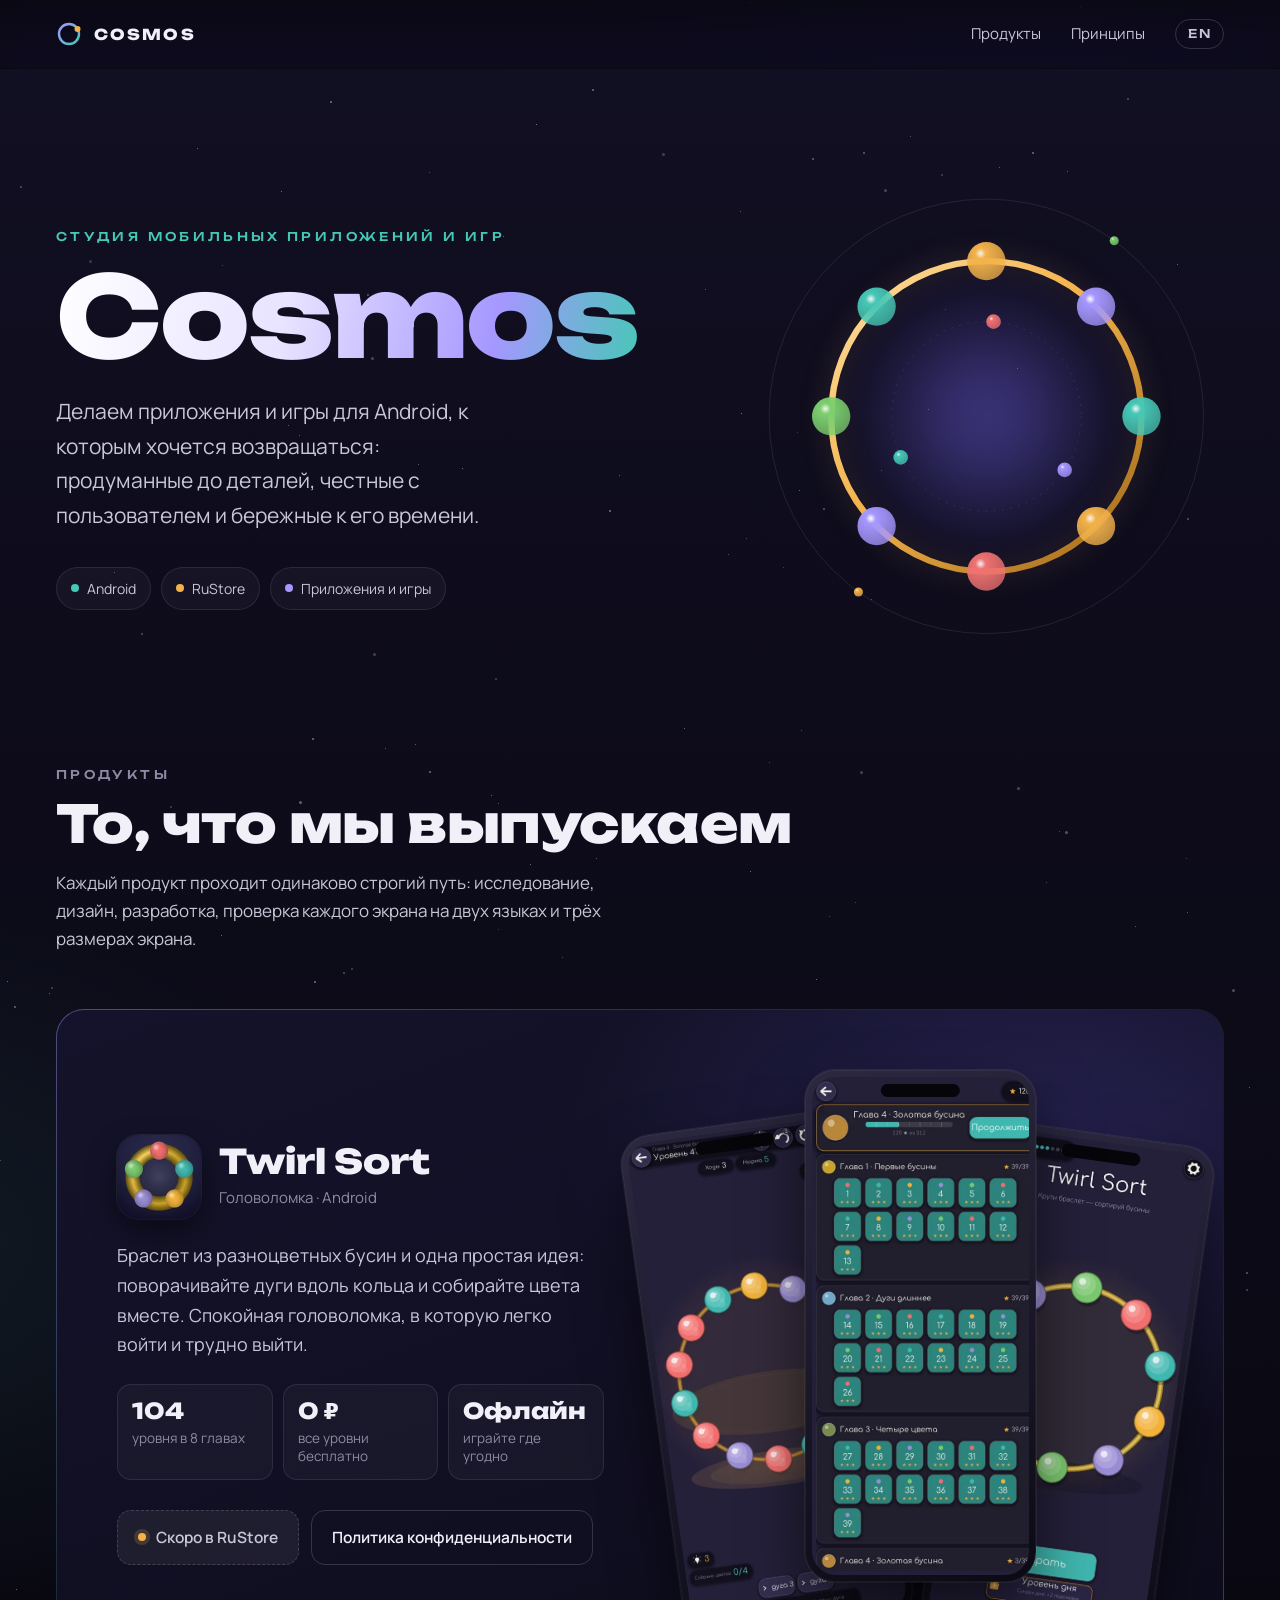
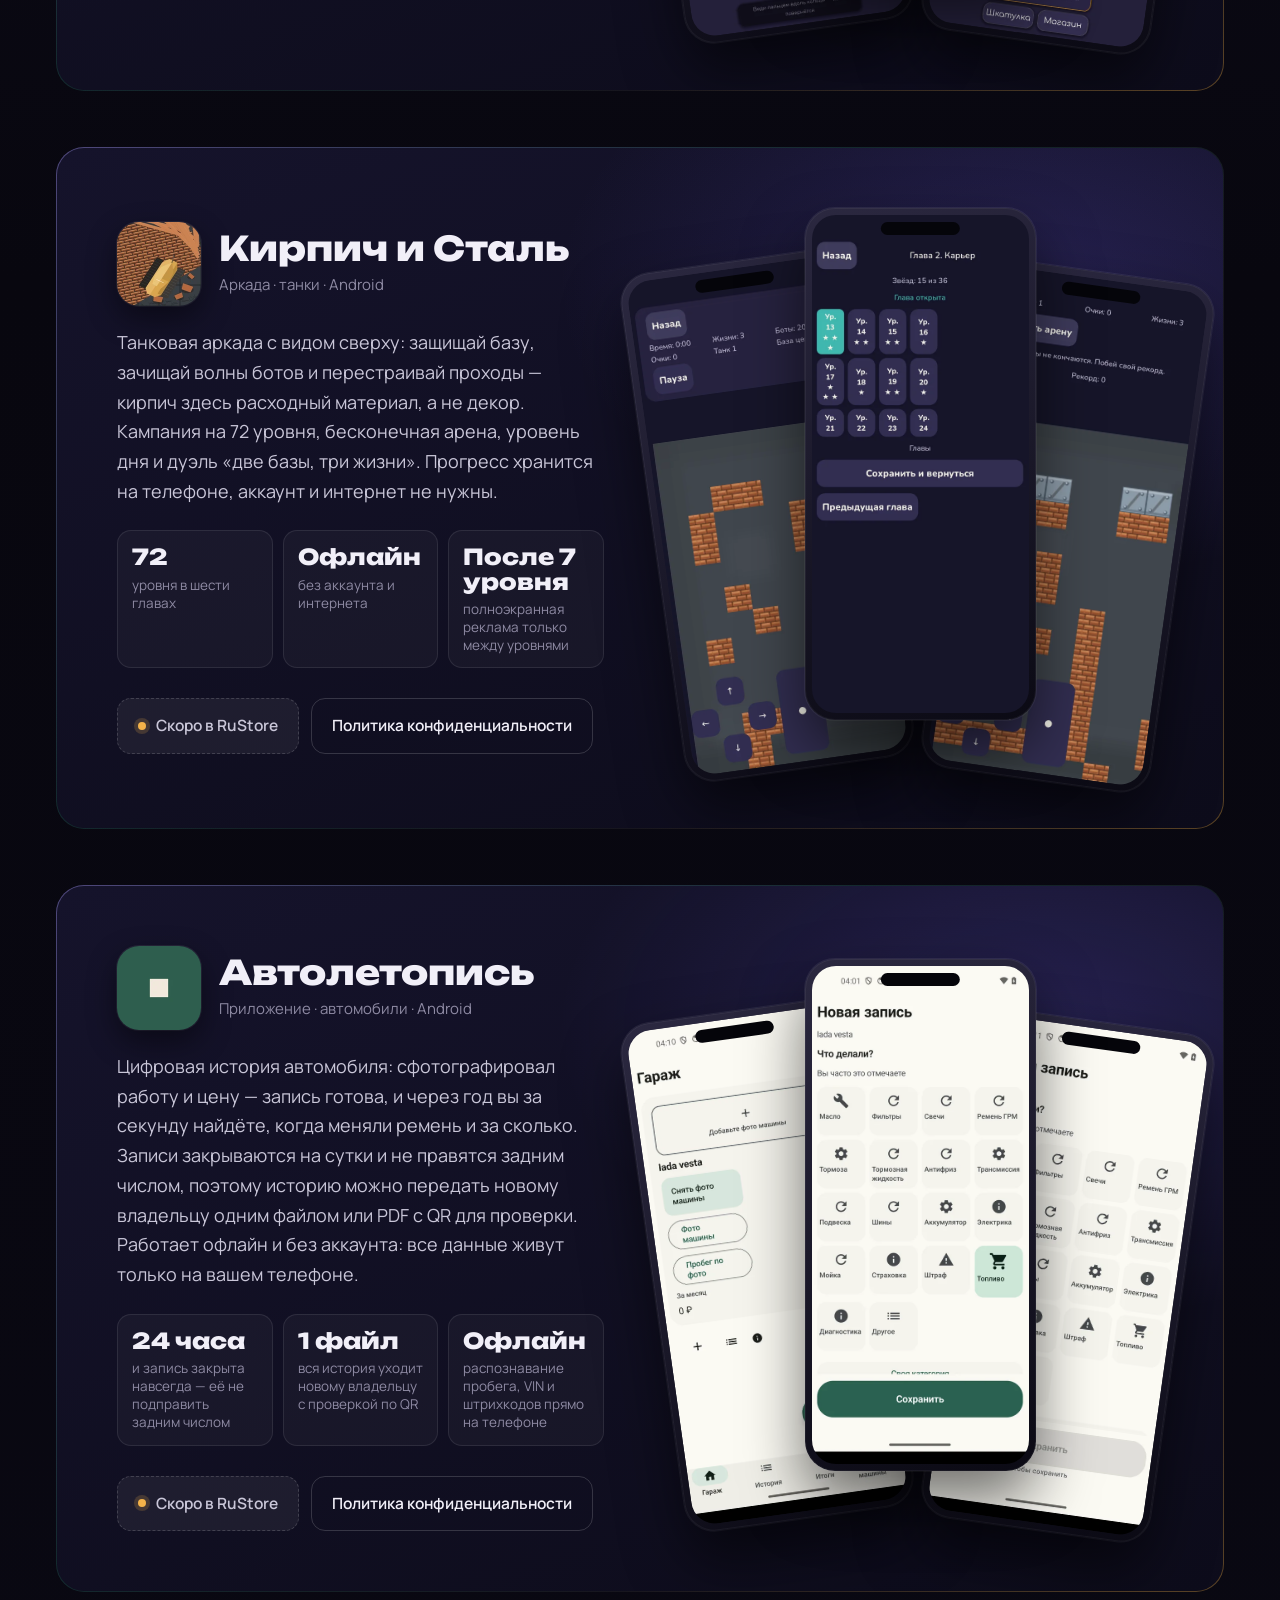
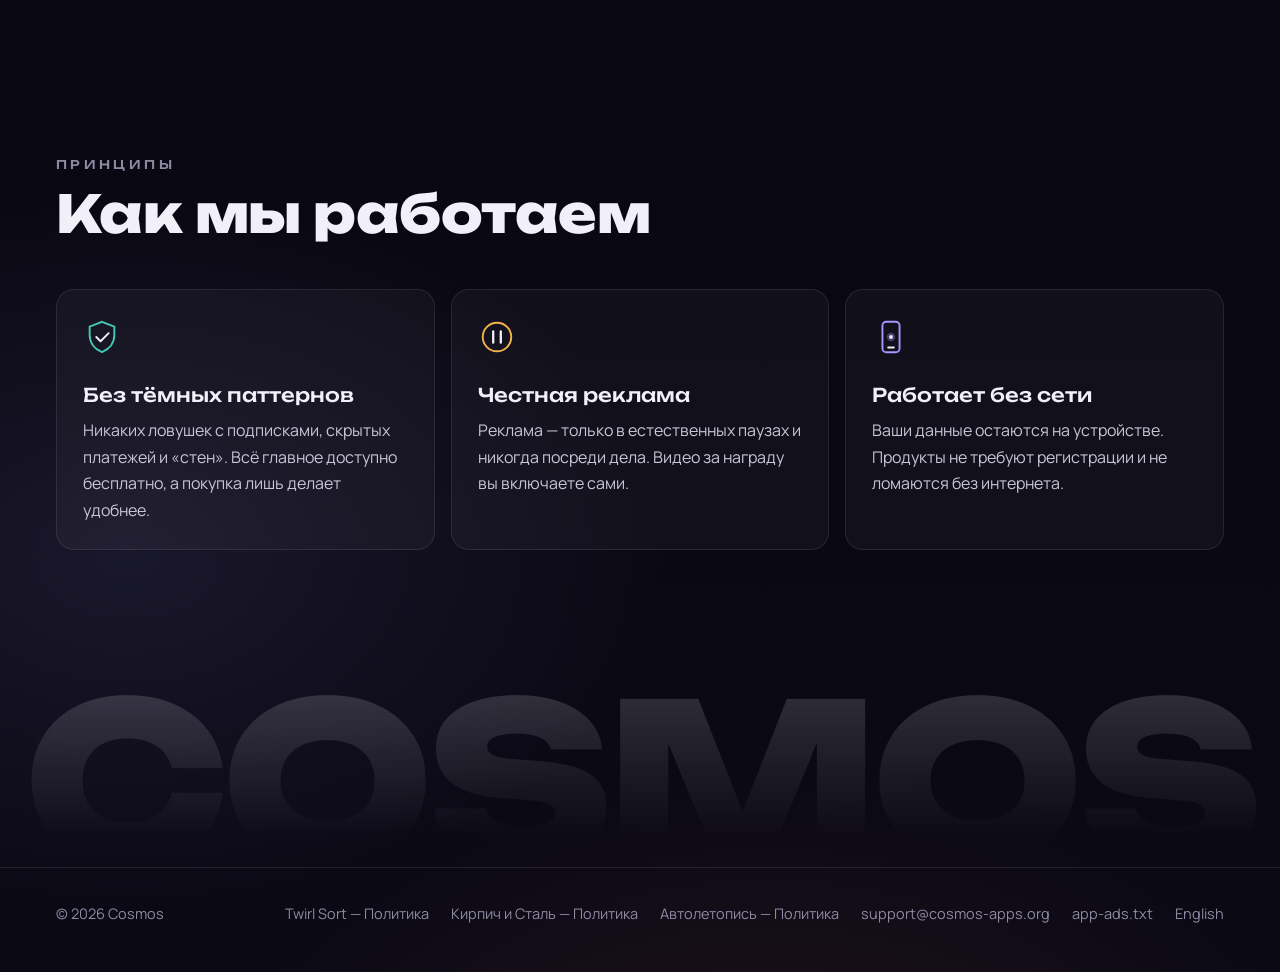
==== commit 827c9276: "Автолетопись 1.0: страница продукта и политика конфиденциальности (RU+EN, демо-режим рекламы и покуп" ====
--- a/index.html
+++ b/index.html
@@ -70,6 +70,21 @@
     </div>
     <div class="phones"><figure class="phone p1" style="margin:0"><img src="/assets/img/steelfront/shot1.webp" alt="Поле боя: стена, бот и панель с жизнями" width="540" height="1200" loading="lazy" decoding="async"></figure><figure class="phone p2" style="margin:0"><img src="/assets/img/steelfront/shot2.webp" alt="Карта уровней главы с звёздами" width="540" height="1200" loading="lazy" decoding="async"></figure><figure class="phone p3" style="margin:0"><img src="/assets/img/steelfront/shot3.webp" alt="Быстрый бой: бесконечные волны и рекорд" width="540" height="1200" loading="lazy" decoding="async"></figure></div>
   </div></article>
+  <article class="product" aria-labelledby="autochronika-h"><div class="product-inner">
+    <div>
+      <div class="app-head">
+        <img class="app-icon" src="/assets/img/autochronika/icon.webp" width="84" height="84" alt="">
+        <div><h3 class="app-name" id="autochronika-h">Автолетопись</h3><div class="app-cat">Приложение · автомобили · Android</div></div>
+      </div>
+      <p class="app-desc">Цифровая история автомобиля: сфотографировал работу и цену — запись готова, и через год вы за секунду найдёте, когда меняли ремень и за сколько. Записи закрываются на сутки и не правятся задним числом, поэтому историю можно передать новому владельцу одним файлом или PDF с QR для проверки. Работает офлайн и без аккаунта: все данные живут только на вашем телефоне.</p>
+      <ul class="facts"><li><strong>24 часа</strong><span>и запись закрыта навсегда — её не подправить задним числом</span></li><li><strong>1 файл</strong><span>вся история уходит новому владельцу с проверкой по QR</span></li><li><strong>Офлайн</strong><span>распознавание пробега, VIN и штрихкодов прямо на телефоне</span></li></ul>
+      <div class="actions">
+        <span class="btn btn-soon" aria-disabled="true"><span class="dot"></span>Скоро в RuStore</span>
+        <a class="btn btn-ghost" href="/autochronika/privacy/">Политика конфиденциальности</a>
+      </div>
+    </div>
+    <div class="phones"><figure class="phone p1" style="margin:0"><img src="/assets/img/autochronika/shot1.webp" alt="Гараж: карточка машины с фото, пробегом и расходами" width="540" height="1200" loading="lazy" decoding="async"></figure><figure class="phone p2" style="margin:0"><img src="/assets/img/autochronika/shot2.webp" alt="Новая запись: крупные значки работ — от масла до штрафов" width="540" height="1200" loading="lazy" decoding="async"></figure><figure class="phone p3" style="margin:0"><img src="/assets/img/autochronika/shot3.webp" alt="Профиль машины: осмотр, QR-проверка, передача истории, PDF" width="540" height="1200" loading="lazy" decoding="async"></figure></div>
+  </div></article>
 </div></section>
 
 <section id="principles" aria-labelledby="principles-h"><div class="wrap">
@@ -82,7 +97,7 @@
 <footer class="foot"><div class="wrap">
   <span>© 2026 Cosmos</span>
   <nav aria-label="Документы">
-    <a href="/twirl-sort/privacy/">Twirl Sort — Политика</a><a href="/steelfront/privacy/">Кирпич и Сталь — Политика</a>
+    <a href="/twirl-sort/privacy/">Twirl Sort — Политика</a><a href="/steelfront/privacy/">Кирпич и Сталь — Политика</a><a href="/autochronika/privacy/">Автолетопись — Политика</a>
     <a href="mailto:support@cosmos-apps.org">support@cosmos-apps.org</a>
     <a href="/app-ads.txt">app-ads.txt</a>
     <a href="/en/" hreflang="en">English</a>
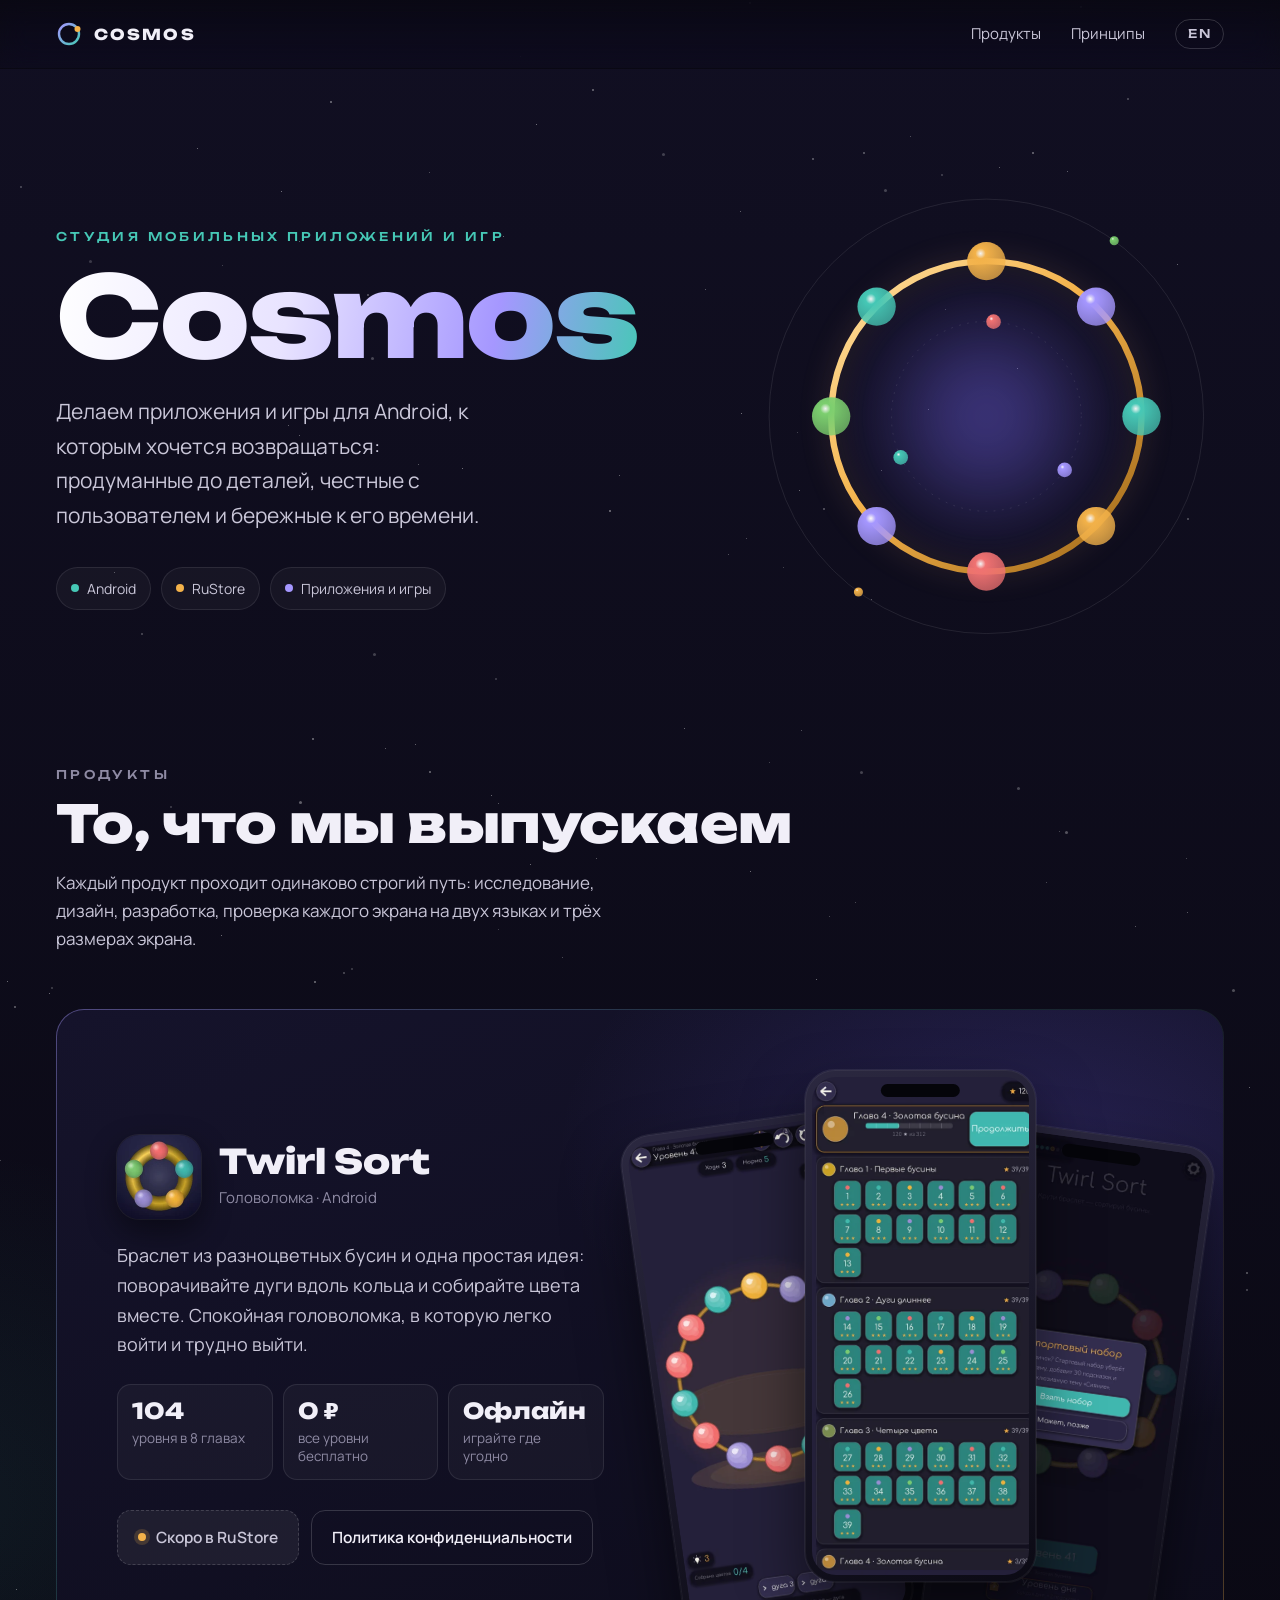
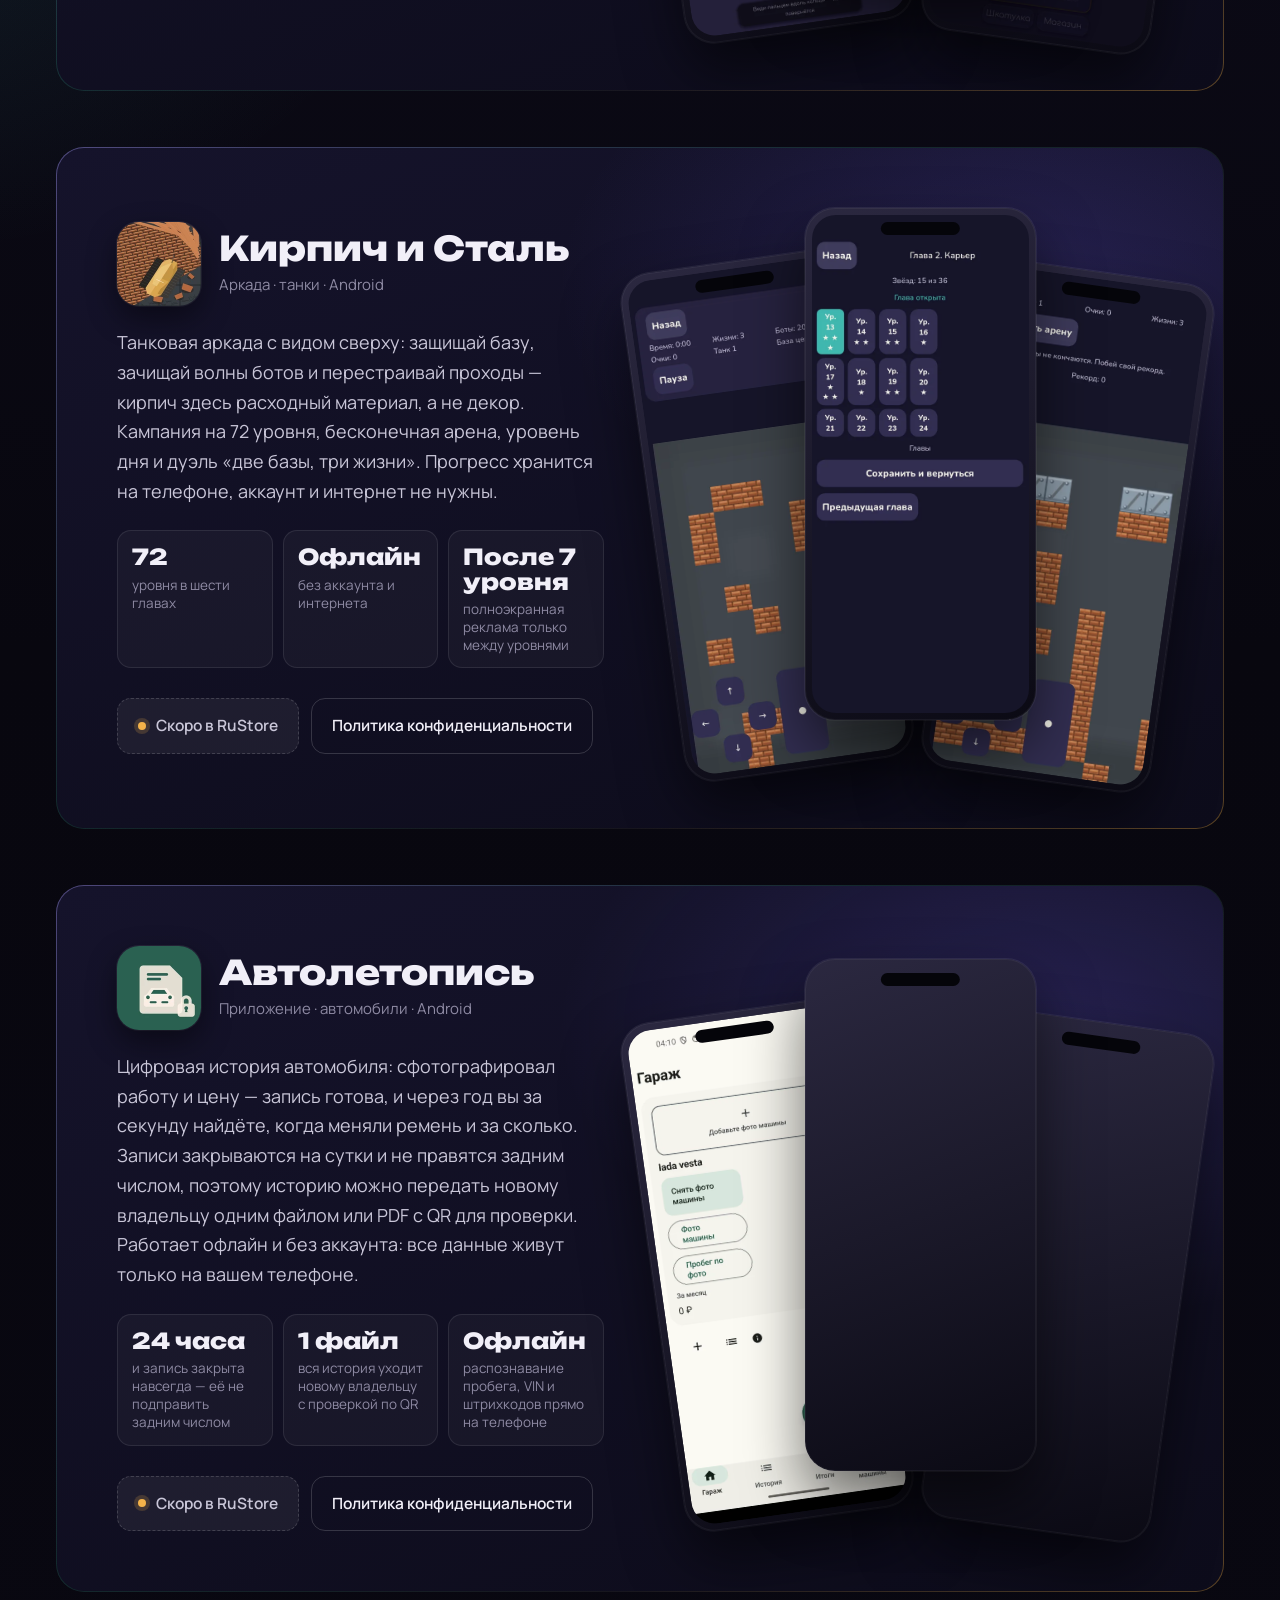
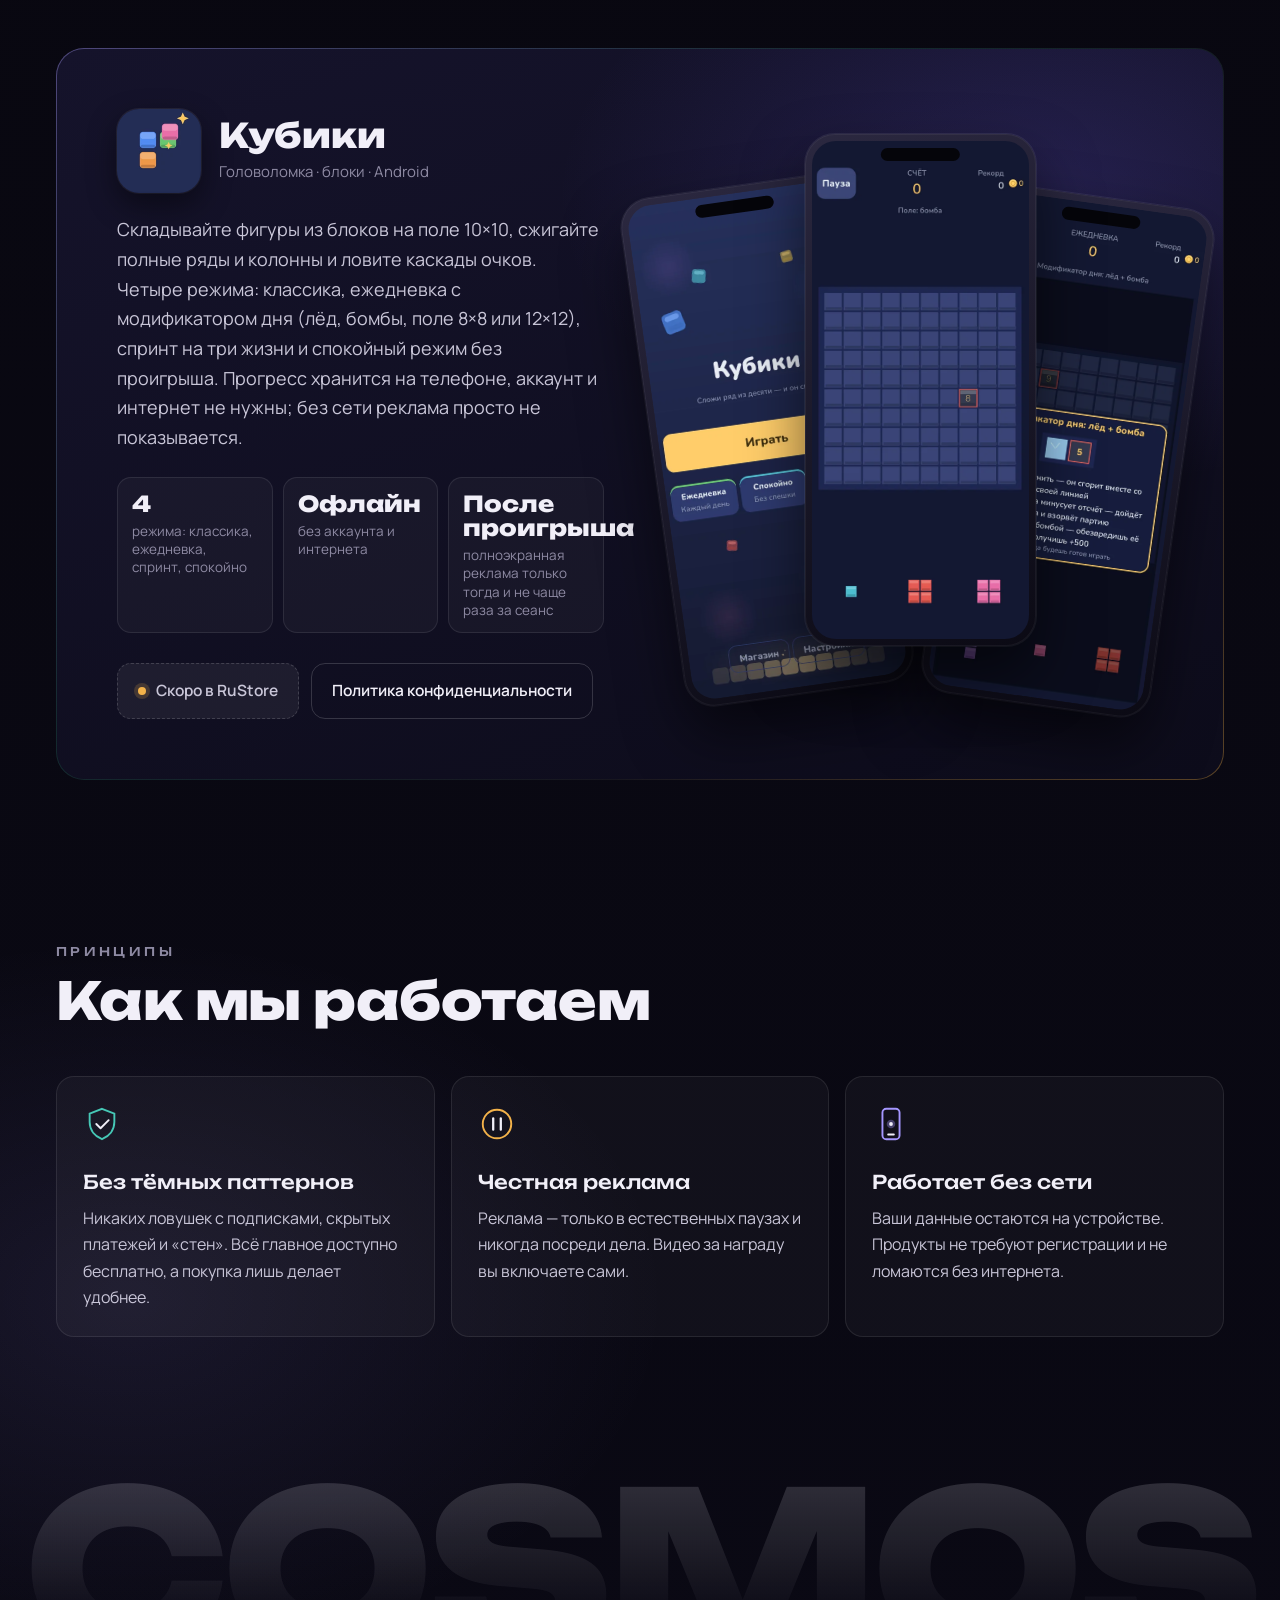
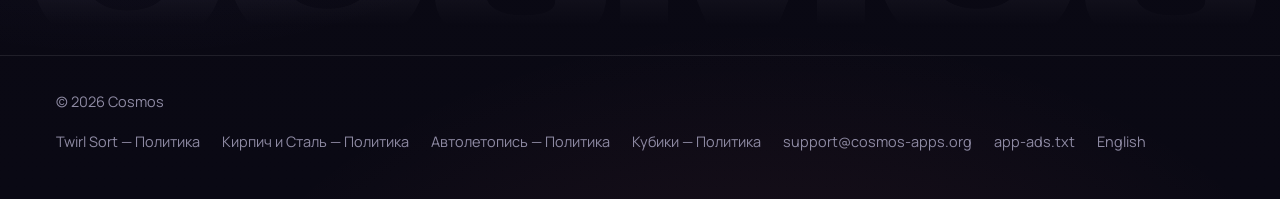
==== commit d9b80ec3: "Кубики: блок продукта на витрине (скриншоты, RU/EN) и политика конфиденциальности 1.0.0" ====
--- a/index.html
+++ b/index.html
@@ -85,6 +85,21 @@
     </div>
     <div class="phones"><figure class="phone p1" style="margin:0"><img src="/assets/img/autochronika/shot1.webp" alt="Гараж: карточка машины с фото, пробегом и расходами" width="540" height="1200" loading="lazy" decoding="async"></figure><figure class="phone p2" style="margin:0"><img src="/assets/img/autochronika/shot2.webp" alt="Новая запись: крупные значки работ — от масла до штрафов" width="540" height="1200" loading="lazy" decoding="async"></figure><figure class="phone p3" style="margin:0"><img src="/assets/img/autochronika/shot3.webp" alt="Профиль машины: осмотр, QR-проверка, передача истории, PDF" width="540" height="1200" loading="lazy" decoding="async"></figure></div>
   </div></article>
+  <article class="product" aria-labelledby="cubix-h"><div class="product-inner">
+    <div>
+      <div class="app-head">
+        <img class="app-icon" src="/assets/img/cubix/icon.webp" width="84" height="84" alt="">
+        <div><h3 class="app-name" id="cubix-h">Кубики</h3><div class="app-cat">Головоломка · блоки · Android</div></div>
+      </div>
+      <p class="app-desc">Складывайте фигуры из блоков на поле 10×10, сжигайте полные ряды и колонны и ловите каскады очков. Четыре режима: классика, ежедневка с модификатором дня (лёд, бомбы, поле 8×8 или 12×12), спринт на три жизни и спокойный режим без проигрыша. Прогресс хранится на телефоне, аккаунт и интернет не нужны; без сети реклама просто не показывается.</p>
+      <ul class="facts"><li><strong>4</strong><span>режима: классика, ежедневка, спринт, спокойно</span></li><li><strong>Офлайн</strong><span>без аккаунта и интернета</span></li><li><strong>После проигрыша</strong><span>полноэкранная реклама только тогда и не чаще раза за сеанс</span></li></ul>
+      <div class="actions">
+        <span class="btn btn-soon" aria-disabled="true"><span class="dot"></span>Скоро в RuStore</span>
+        <a class="btn btn-ghost" href="/cubix/privacy/">Политика конфиденциальности</a>
+      </div>
+    </div>
+    <div class="phones"><figure class="phone p1" style="margin:0"><img src="/assets/img/cubix/shot1.webp" alt="Главное меню «Кубики» с рекордами и монетами" width="540" height="1200" loading="lazy" decoding="async"></figure><figure class="phone p2" style="margin:0"><img src="/assets/img/cubix/shot2.webp" alt="Поле 10×10 с фигурами в лотке и очками" width="540" height="1200" loading="lazy" decoding="async"></figure><figure class="phone p3" style="margin:0"><img src="/assets/img/cubix/shot3.webp" alt="Карточка модификатора дня: лёд и бомбы" width="540" height="1200" loading="lazy" decoding="async"></figure></div>
+  </div></article>
 </div></section>
 
 <section id="principles" aria-labelledby="principles-h"><div class="wrap">
@@ -97,7 +112,7 @@
 <footer class="foot"><div class="wrap">
   <span>© 2026 Cosmos</span>
   <nav aria-label="Документы">
-    <a href="/twirl-sort/privacy/">Twirl Sort — Политика</a><a href="/steelfront/privacy/">Кирпич и Сталь — Политика</a><a href="/autochronika/privacy/">Автолетопись — Политика</a>
+    <a href="/twirl-sort/privacy/">Twirl Sort — Политика</a><a href="/steelfront/privacy/">Кирпич и Сталь — Политика</a><a href="/autochronika/privacy/">Автолетопись — Политика</a><a href="/cubix/privacy/">Кубики — Политика</a>
     <a href="mailto:support@cosmos-apps.org">support@cosmos-apps.org</a>
     <a href="/app-ads.txt">app-ads.txt</a>
     <a href="/en/" hreflang="en">English</a>
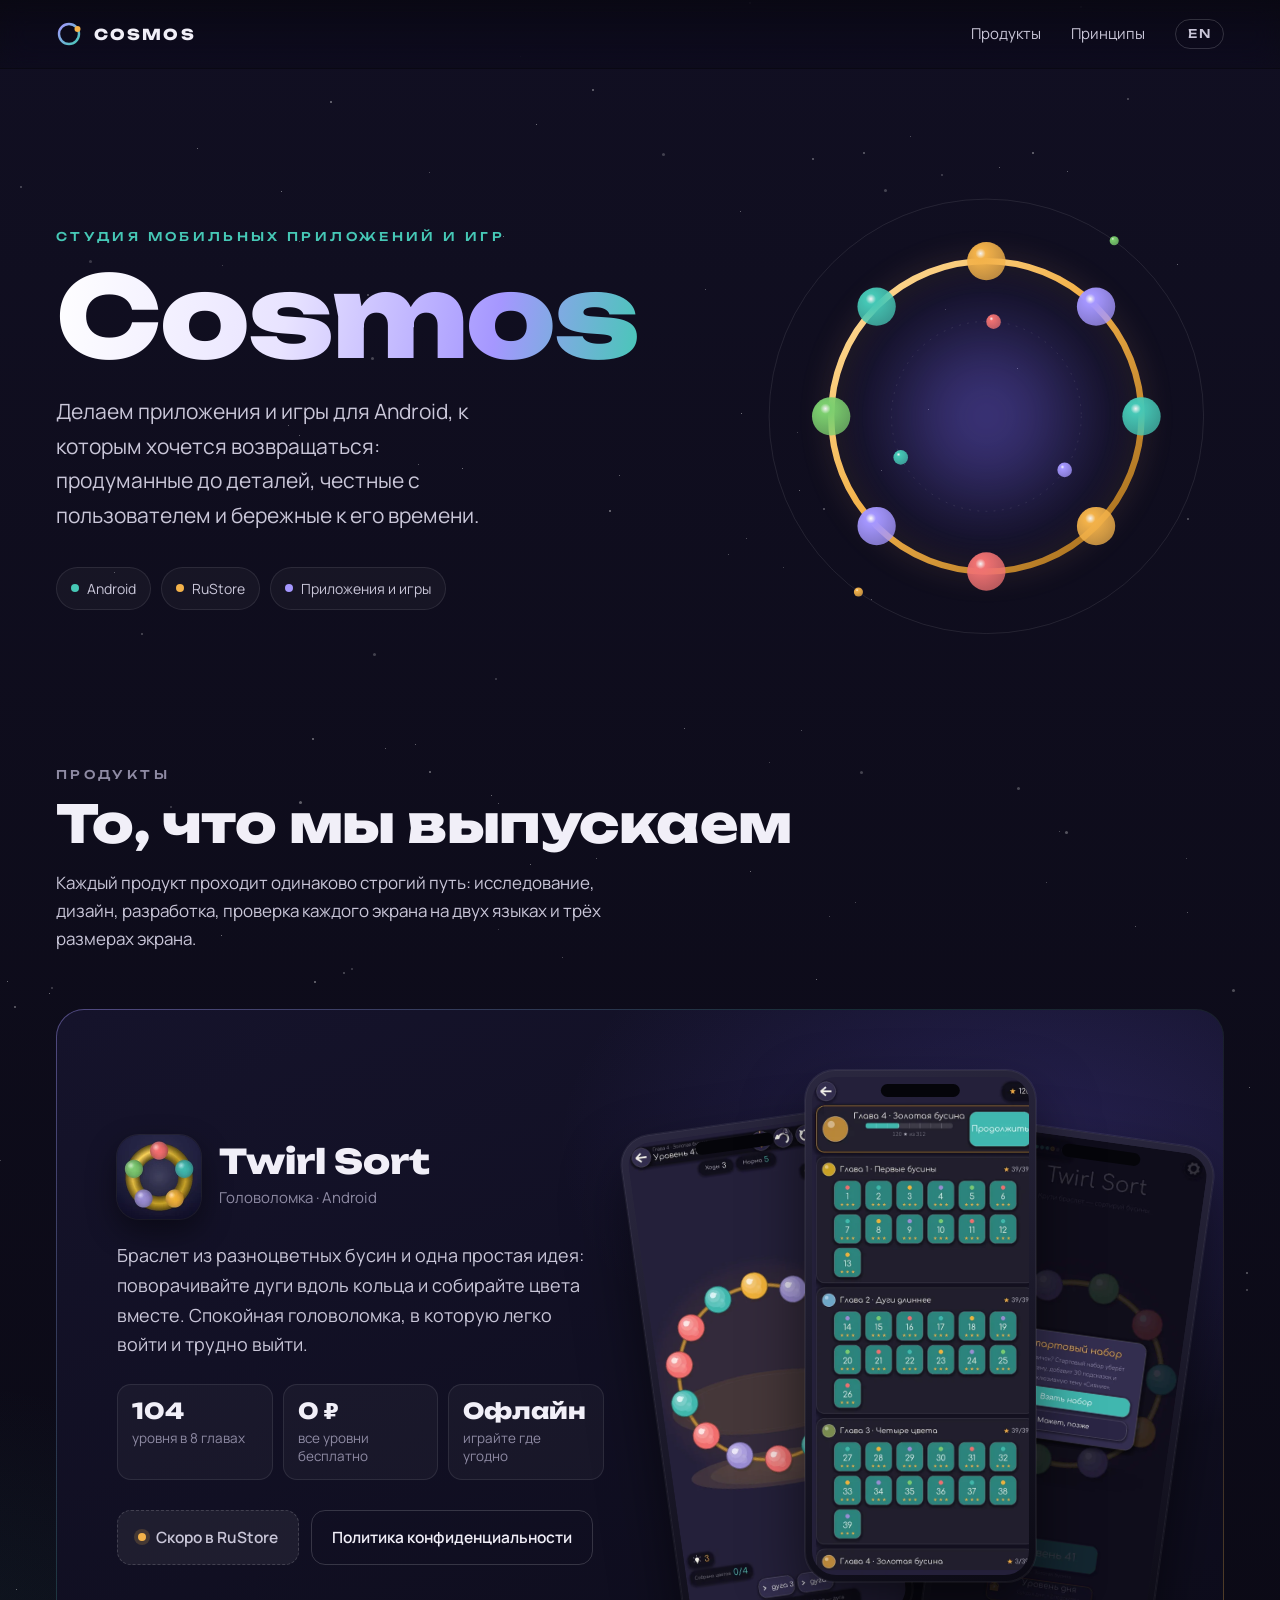
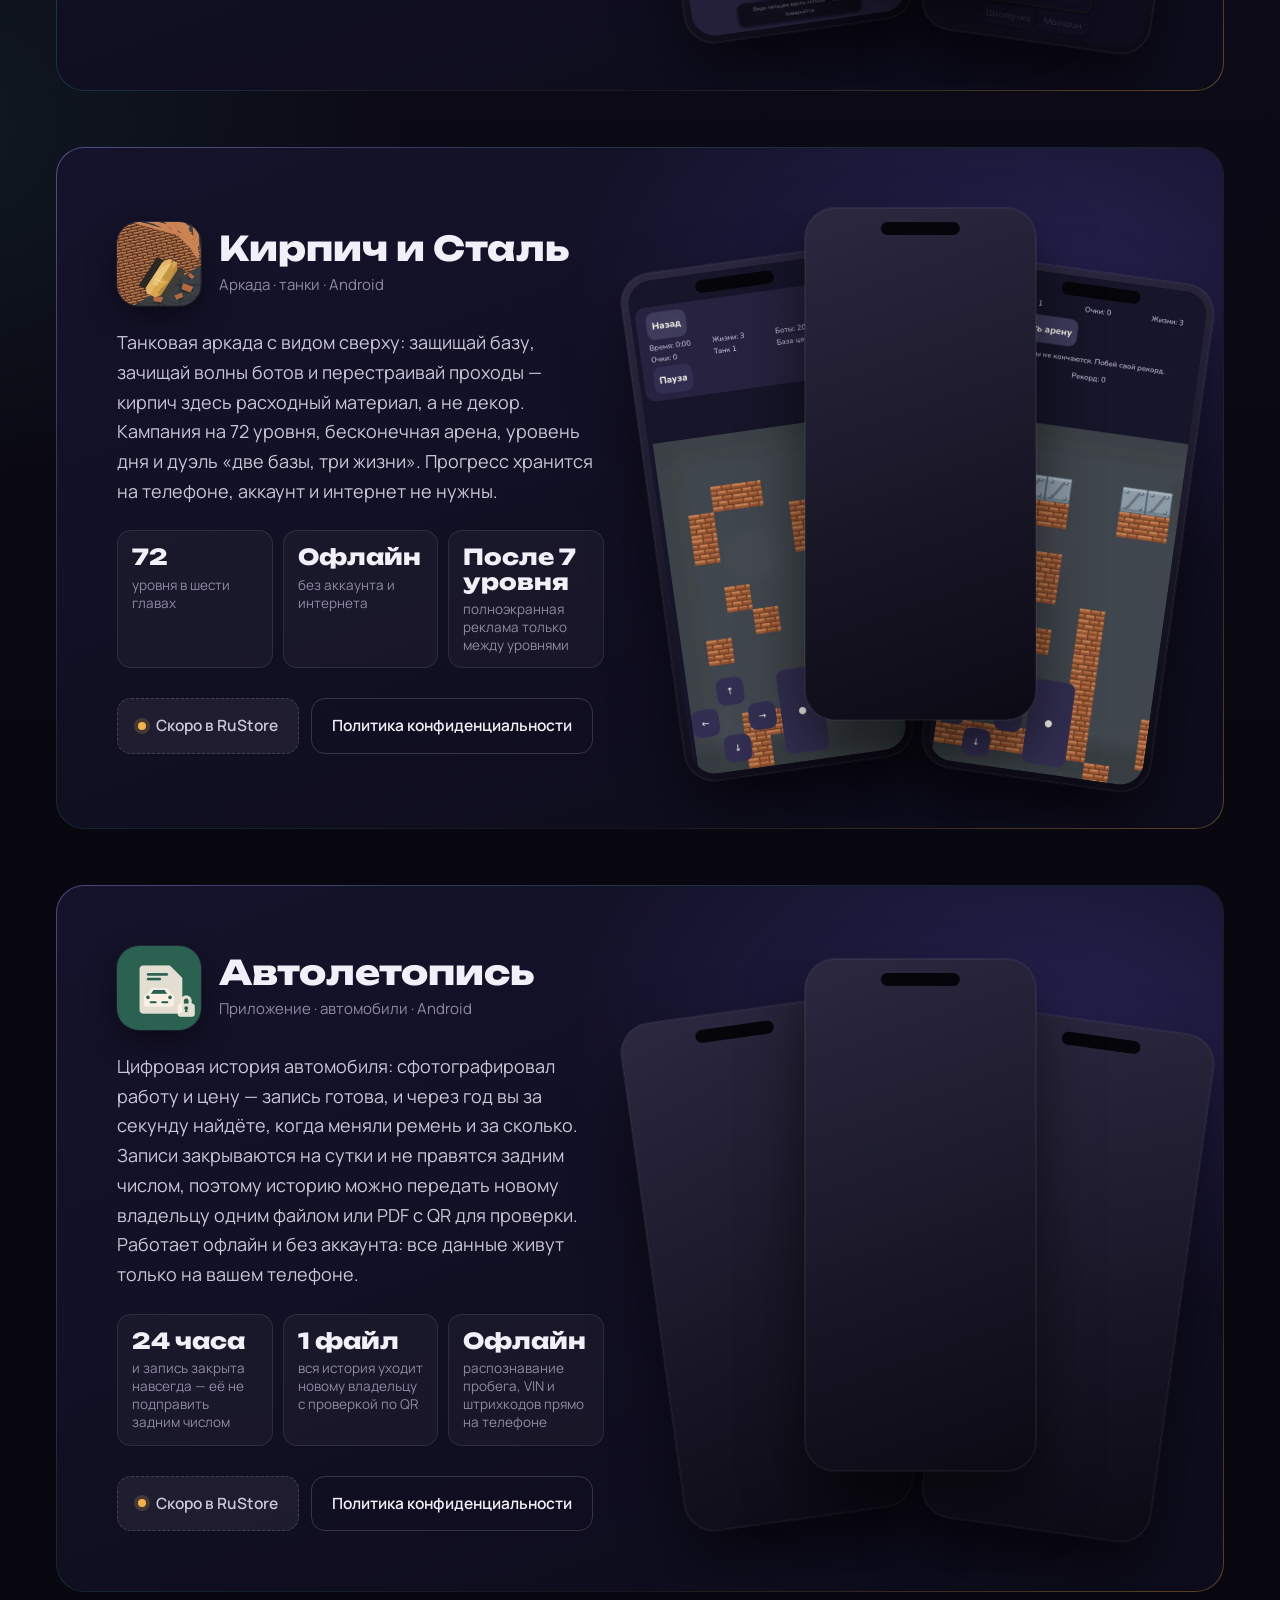
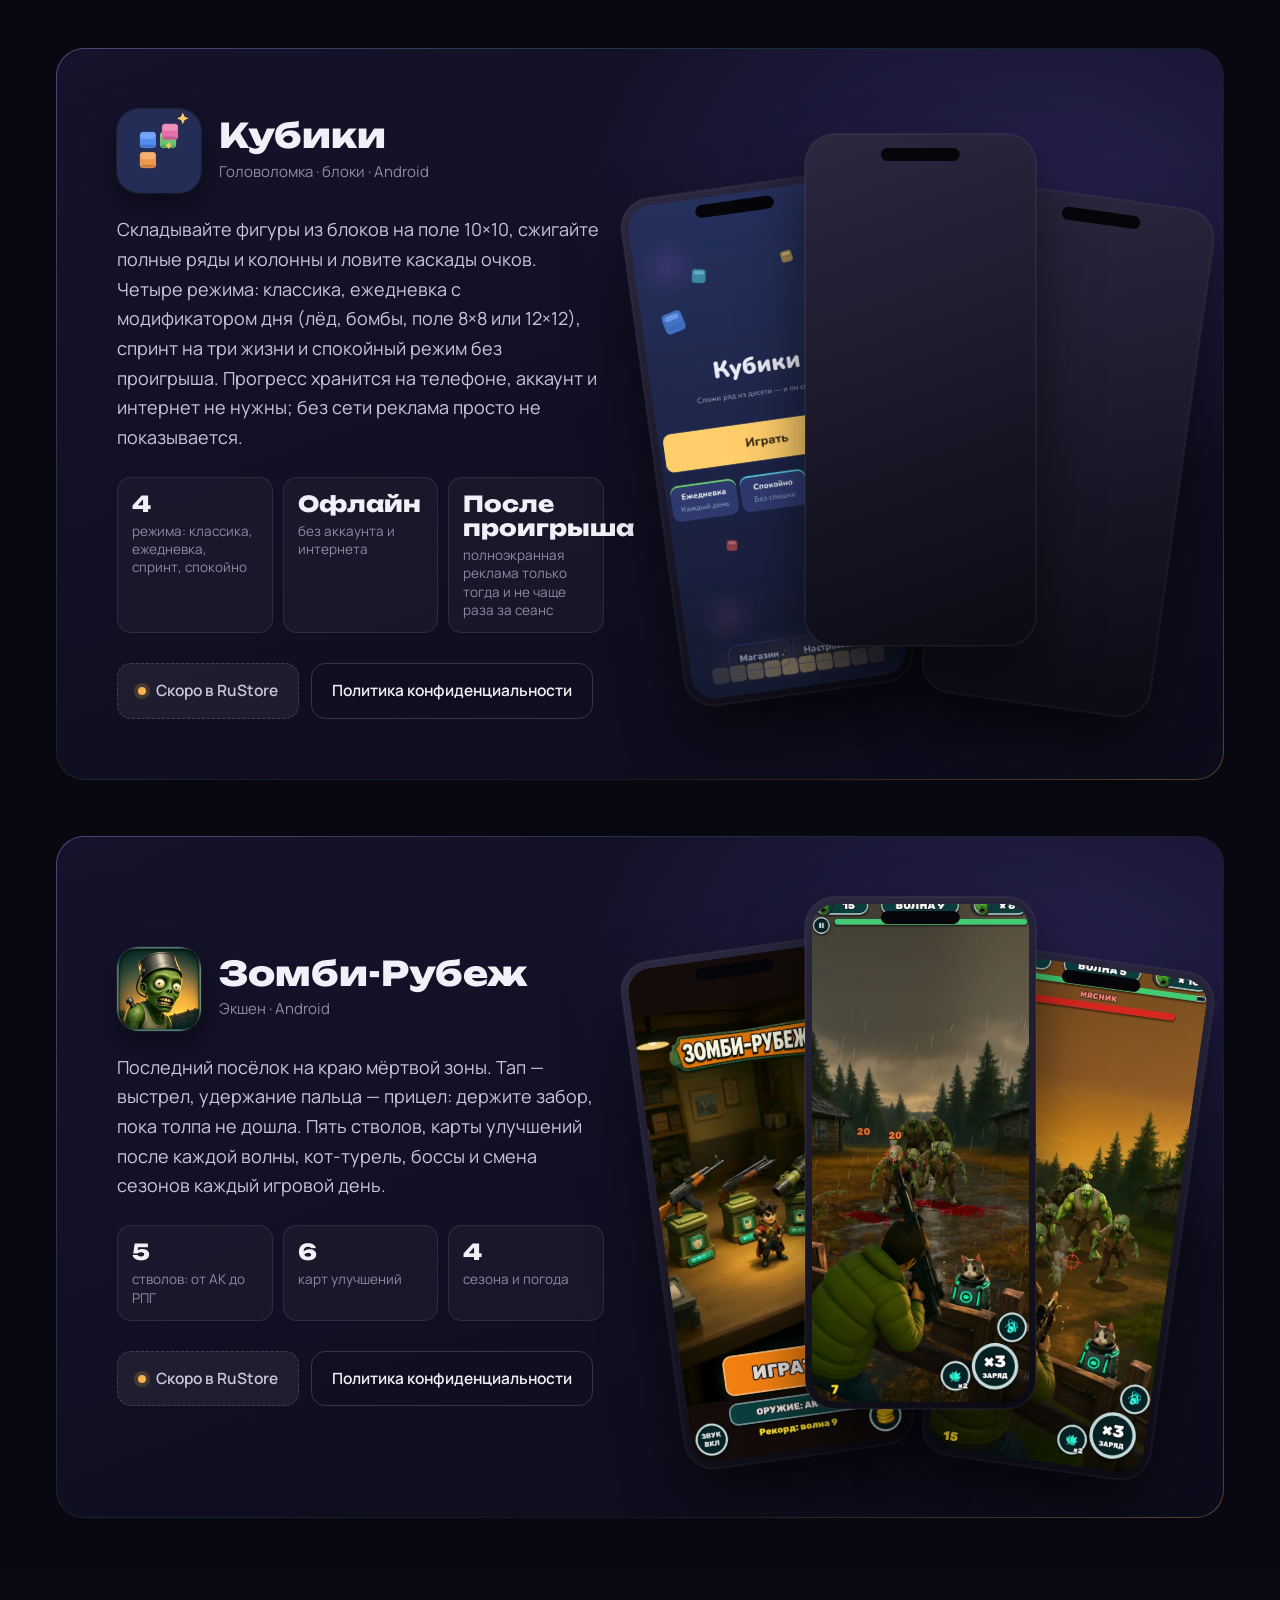
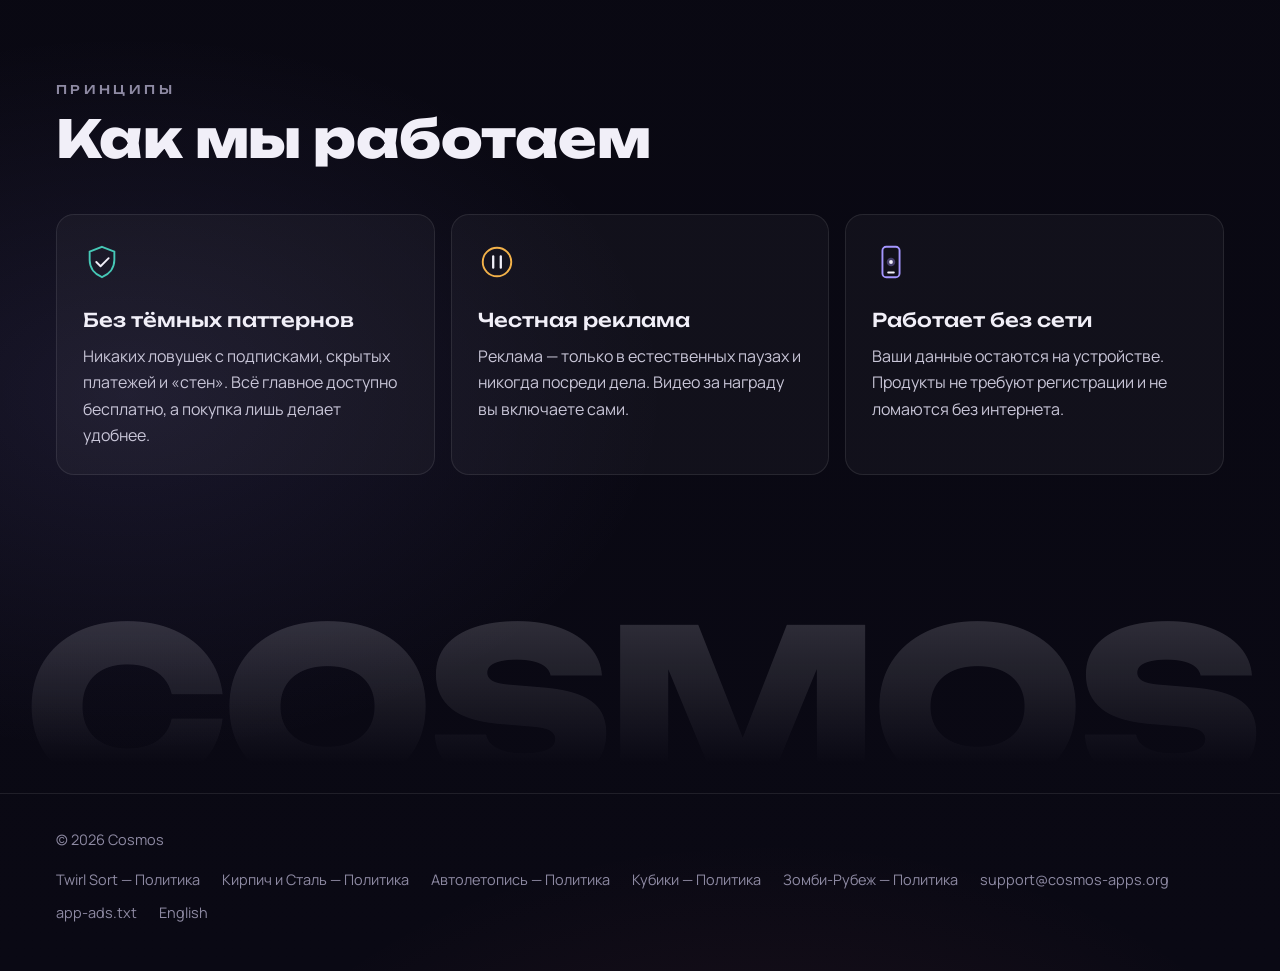
==== commit 77343a9a: "zombie-rubezh: product block + privacy policy (1.0.0, ads+RuStore Pay, permissions and AppMetrica de" ====
--- a/index.html
+++ b/index.html
@@ -100,6 +100,21 @@
     </div>
     <div class="phones"><figure class="phone p1" style="margin:0"><img src="/assets/img/cubix/shot1.webp" alt="Главное меню «Кубики» с рекордами и монетами" width="540" height="1200" loading="lazy" decoding="async"></figure><figure class="phone p2" style="margin:0"><img src="/assets/img/cubix/shot2.webp" alt="Поле 10×10 с фигурами в лотке и очками" width="540" height="1200" loading="lazy" decoding="async"></figure><figure class="phone p3" style="margin:0"><img src="/assets/img/cubix/shot3.webp" alt="Карточка модификатора дня: лёд и бомбы" width="540" height="1200" loading="lazy" decoding="async"></figure></div>
   </div></article>
+  <article class="product" aria-labelledby="zombie-rubezh-h"><div class="product-inner">
+    <div>
+      <div class="app-head">
+        <img class="app-icon" src="/assets/img/zombie-rubezh/icon.webp" width="84" height="84" alt="">
+        <div><h3 class="app-name" id="zombie-rubezh-h">Зомби-Рубеж</h3><div class="app-cat">Экшен · Android</div></div>
+      </div>
+      <p class="app-desc">Последний посёлок на краю мёртвой зоны. Тап — выстрел, удержание пальца — прицел: держите забор, пока толпа не дошла. Пять стволов, карты улучшений после каждой волны, кот-турель, боссы и смена сезонов каждый игровой день.</p>
+      <ul class="facts"><li><strong>5</strong><span>стволов: от АК до РПГ</span></li><li><strong>6</strong><span>карт улучшений</span></li><li><strong>4</strong><span>сезона и погода</span></li></ul>
+      <div class="actions">
+        <span class="btn btn-soon" aria-disabled="true"><span class="dot"></span>Скоро в RuStore</span>
+        <a class="btn btn-ghost" href="/zombie-rubezh/privacy/">Политика конфиденциальности</a>
+      </div>
+    </div>
+    <div class="phones"><figure class="phone p1" style="margin:0"><img src="/assets/img/zombie-rubezh/shot1.webp" alt="Главное меню «Зомби-Рубеж»" width="540" height="1200" loading="lazy" decoding="async"></figure><figure class="phone p2" style="margin:0"><img src="/assets/img/zombie-rubezh/shot2.webp" alt="Бой: толпа у забора, волна 9" width="540" height="1200" loading="lazy" decoding="async"></figure><figure class="phone p3" style="margin:0"><img src="/assets/img/zombie-rubezh/shot3.webp" alt="Удержание пальца: прицел над рукой" width="540" height="1200" loading="lazy" decoding="async"></figure></div>
+  </div></article>
 </div></section>
 
 <section id="principles" aria-labelledby="principles-h"><div class="wrap">
@@ -112,7 +127,7 @@
 <footer class="foot"><div class="wrap">
   <span>© 2026 Cosmos</span>
   <nav aria-label="Документы">
-    <a href="/twirl-sort/privacy/">Twirl Sort — Политика</a><a href="/steelfront/privacy/">Кирпич и Сталь — Политика</a><a href="/autochronika/privacy/">Автолетопись — Политика</a><a href="/cubix/privacy/">Кубики — Политика</a>
+    <a href="/twirl-sort/privacy/">Twirl Sort — Политика</a><a href="/steelfront/privacy/">Кирпич и Сталь — Политика</a><a href="/autochronika/privacy/">Автолетопись — Политика</a><a href="/cubix/privacy/">Кубики — Политика</a><a href="/zombie-rubezh/privacy/">Зомби-Рубеж — Политика</a>
     <a href="mailto:support@cosmos-apps.org">support@cosmos-apps.org</a>
     <a href="/app-ads.txt">app-ads.txt</a>
     <a href="/en/" hreflang="en">English</a>
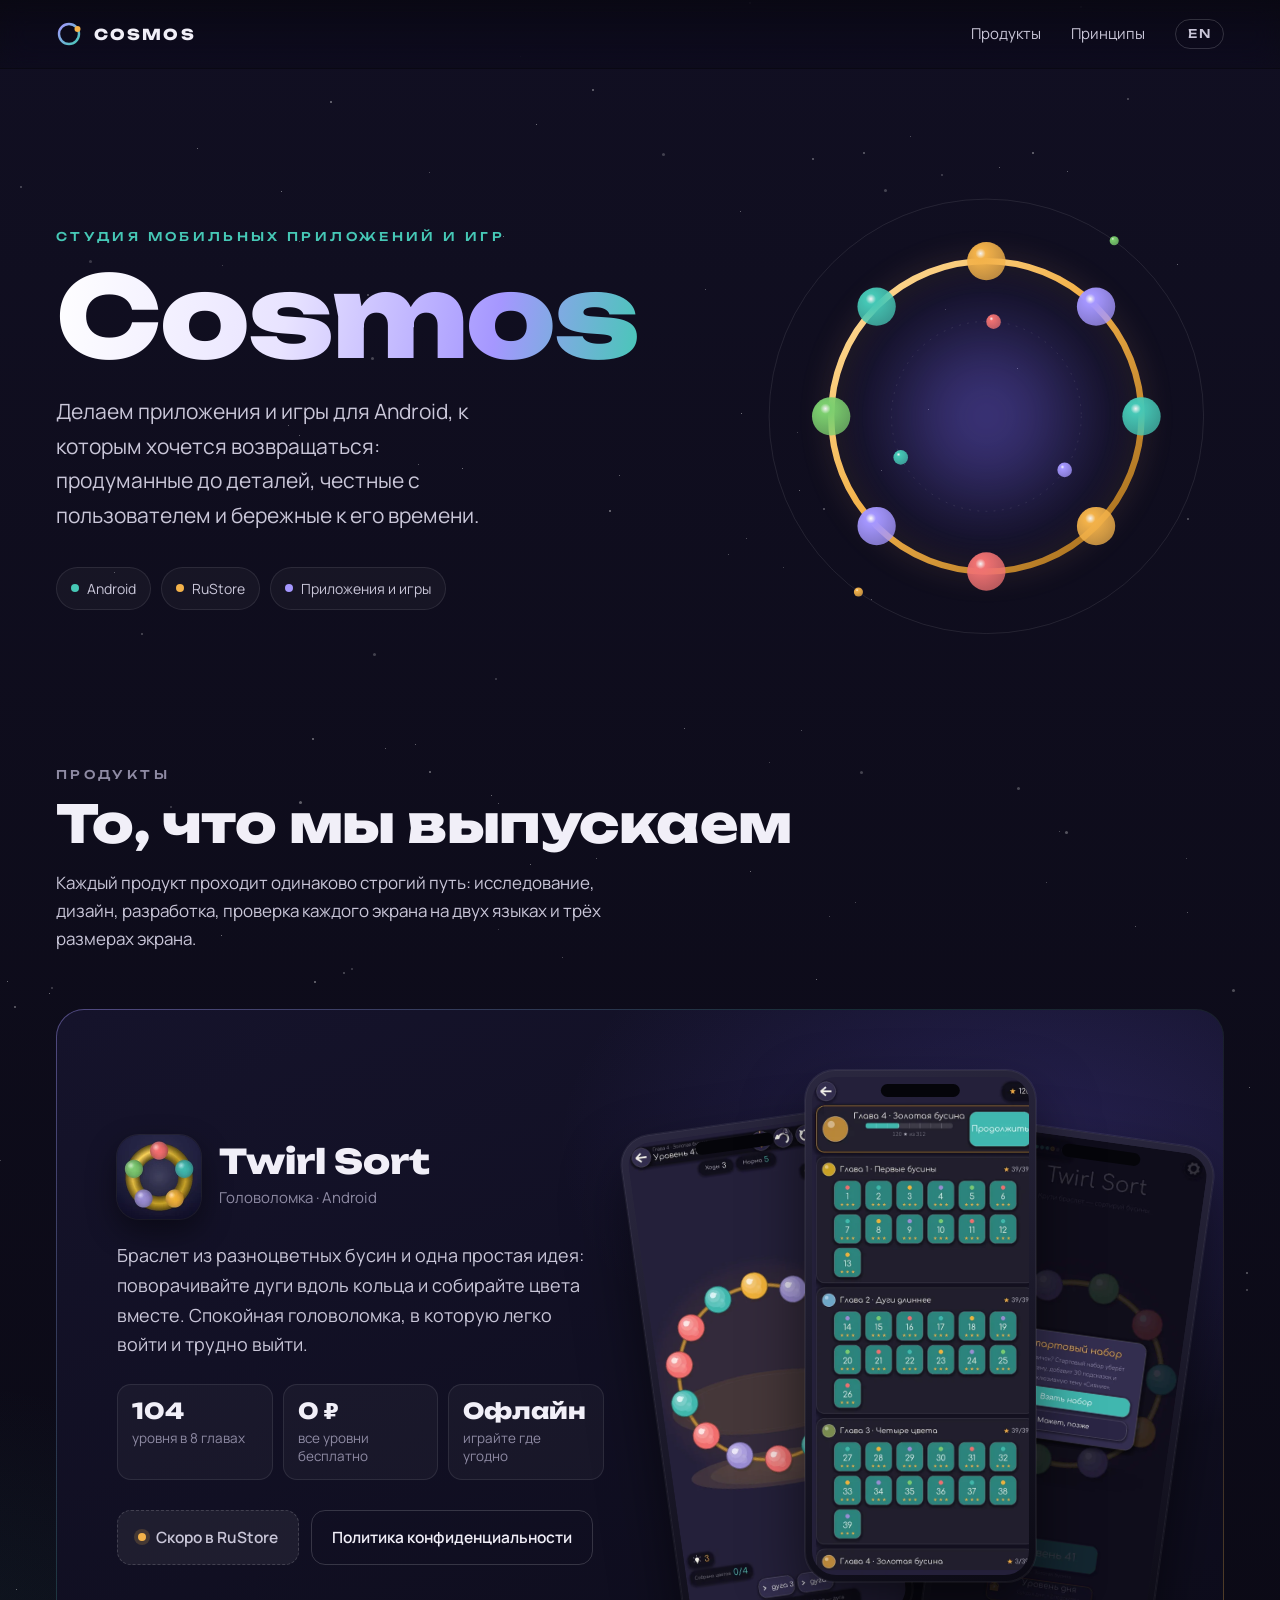
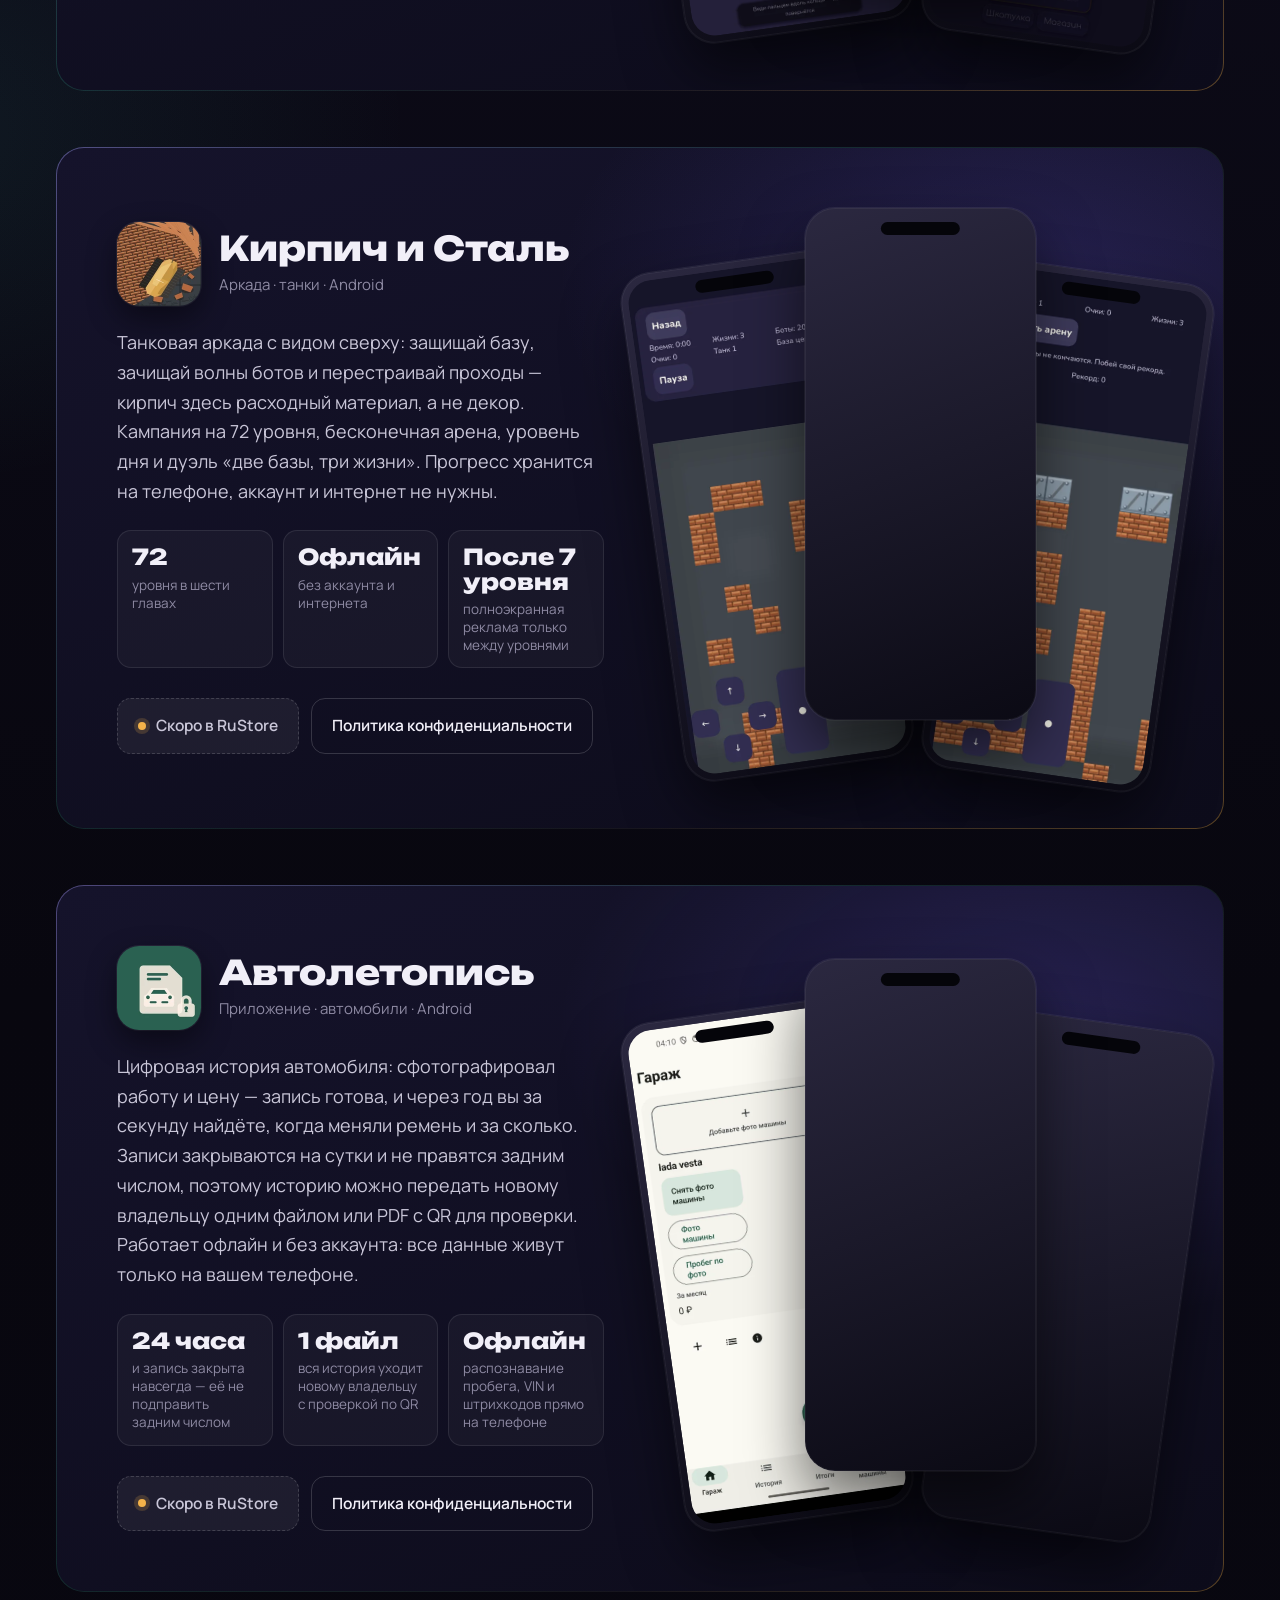
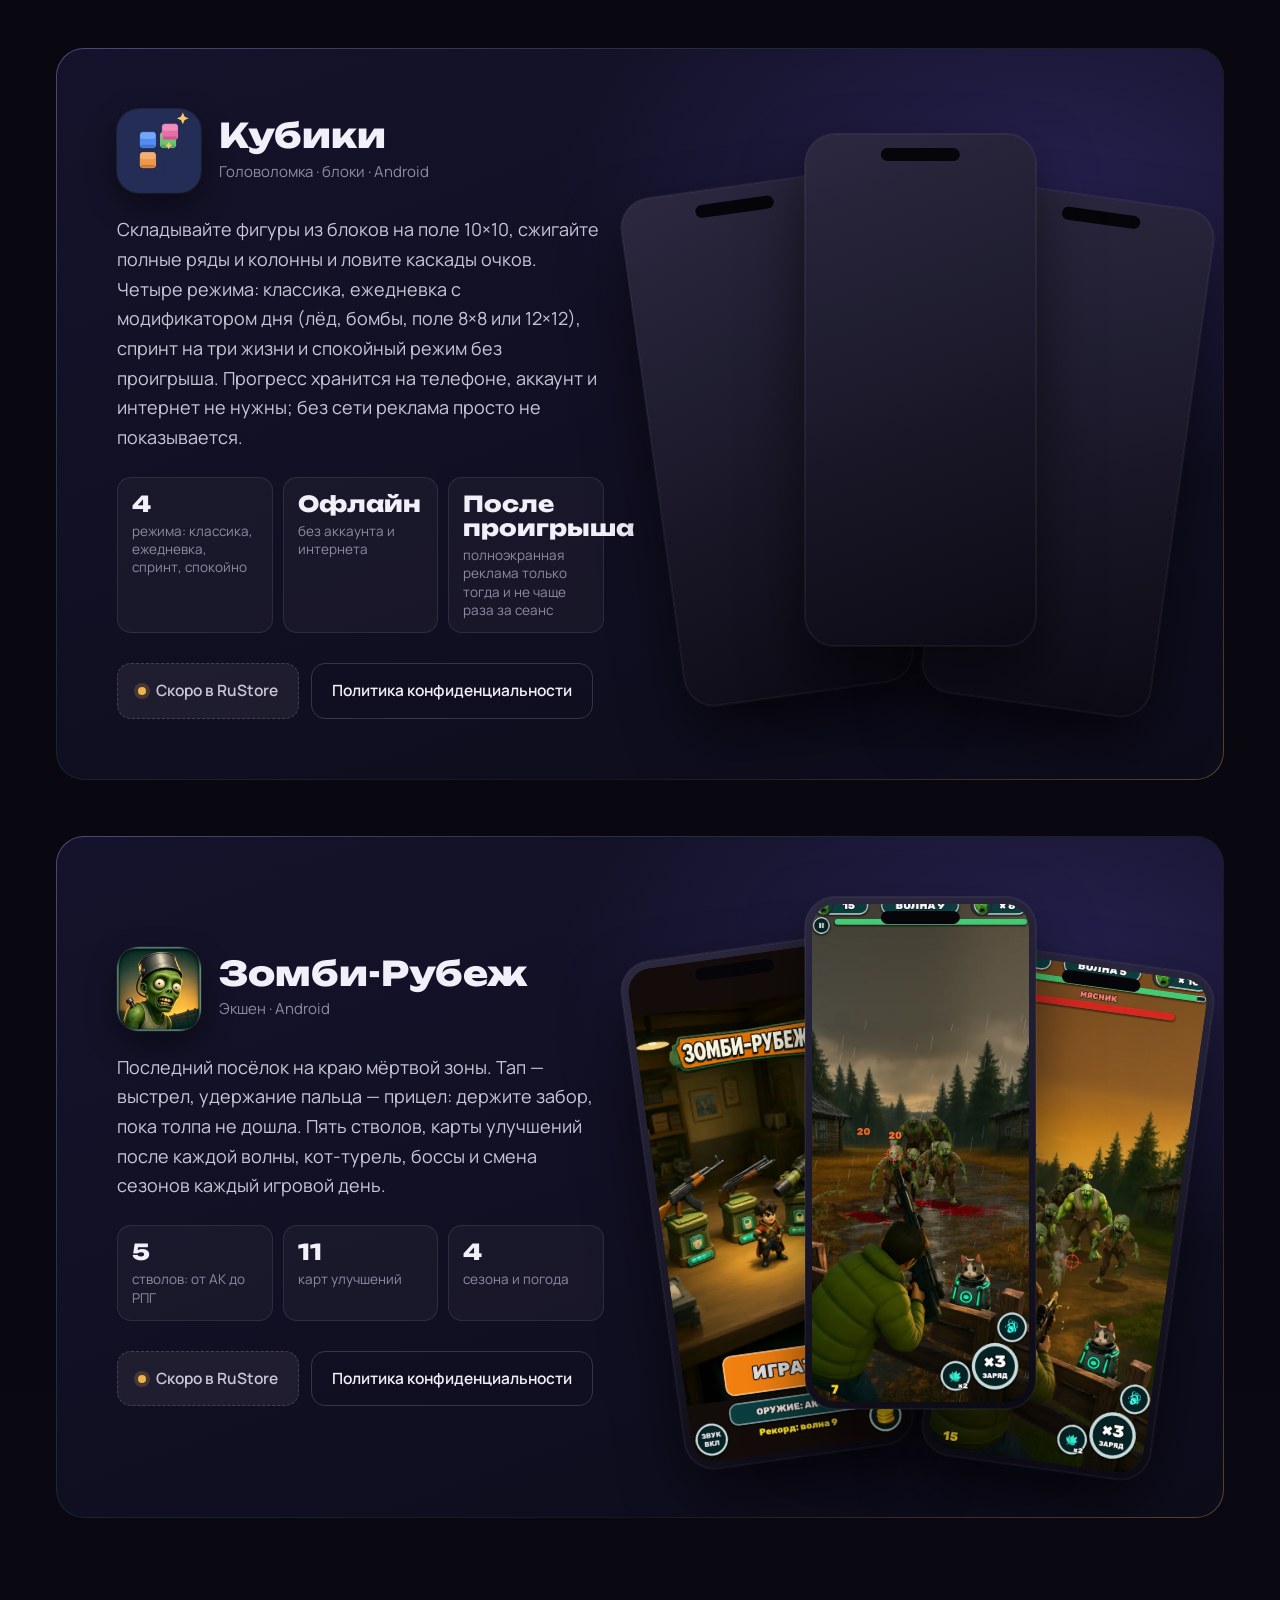
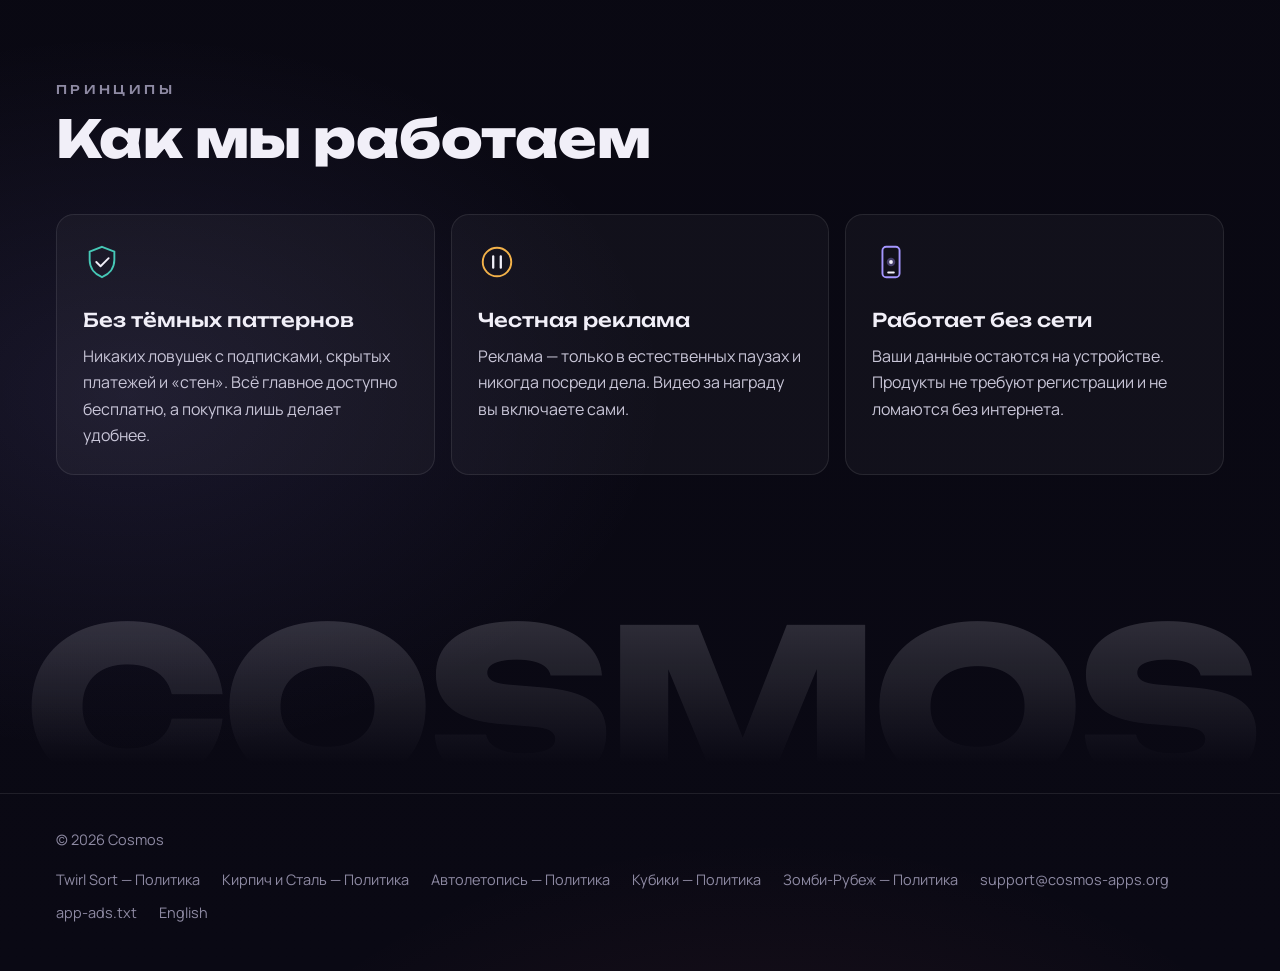
==== commit 3baa80b0: "zombie-rubezh: Round 3 facts (11 upgrade cards), shot alts, privacy singular coin pack" ====
--- a/index.html
+++ b/index.html
@@ -107,13 +107,13 @@
         <div><h3 class="app-name" id="zombie-rubezh-h">Зомби-Рубеж</h3><div class="app-cat">Экшен · Android</div></div>
       </div>
       <p class="app-desc">Последний посёлок на краю мёртвой зоны. Тап — выстрел, удержание пальца — прицел: держите забор, пока толпа не дошла. Пять стволов, карты улучшений после каждой волны, кот-турель, боссы и смена сезонов каждый игровой день.</p>
-      <ul class="facts"><li><strong>5</strong><span>стволов: от АК до РПГ</span></li><li><strong>6</strong><span>карт улучшений</span></li><li><strong>4</strong><span>сезона и погода</span></li></ul>
+      <ul class="facts"><li><strong>5</strong><span>стволов: от АК до РПГ</span></li><li><strong>11</strong><span>карт улучшений</span></li><li><strong>4</strong><span>сезона и погода</span></li></ul>
       <div class="actions">
         <span class="btn btn-soon" aria-disabled="true"><span class="dot"></span>Скоро в RuStore</span>
         <a class="btn btn-ghost" href="/zombie-rubezh/privacy/">Политика конфиденциальности</a>
       </div>
     </div>
-    <div class="phones"><figure class="phone p1" style="margin:0"><img src="/assets/img/zombie-rubezh/shot1.webp" alt="Главное меню «Зомби-Рубеж»" width="540" height="1200" loading="lazy" decoding="async"></figure><figure class="phone p2" style="margin:0"><img src="/assets/img/zombie-rubezh/shot2.webp" alt="Бой: толпа у забора, волна 9" width="540" height="1200" loading="lazy" decoding="async"></figure><figure class="phone p3" style="margin:0"><img src="/assets/img/zombie-rubezh/shot3.webp" alt="Удержание пальца: прицел над рукой" width="540" height="1200" loading="lazy" decoding="async"></figure></div>
+    <div class="phones"><figure class="phone p1" style="margin:0"><img src="/assets/img/zombie-rubezh/shot1.webp" alt="Главное меню «Зомби-Рубеж»" width="540" height="1200" loading="lazy" decoding="async"></figure><figure class="phone p2" style="margin:0"><img src="/assets/img/zombie-rubezh/shot2.webp" alt="Бой: толпа у забора под дождём, волна 4" width="540" height="1200" loading="lazy" decoding="async"></figure><figure class="phone p3" style="margin:0"><img src="/assets/img/zombie-rubezh/shot3.webp" alt="Босс «Мясник»: волна 5" width="540" height="1200" loading="lazy" decoding="async"></figure></div>
   </div></article>
 </div></section>
 
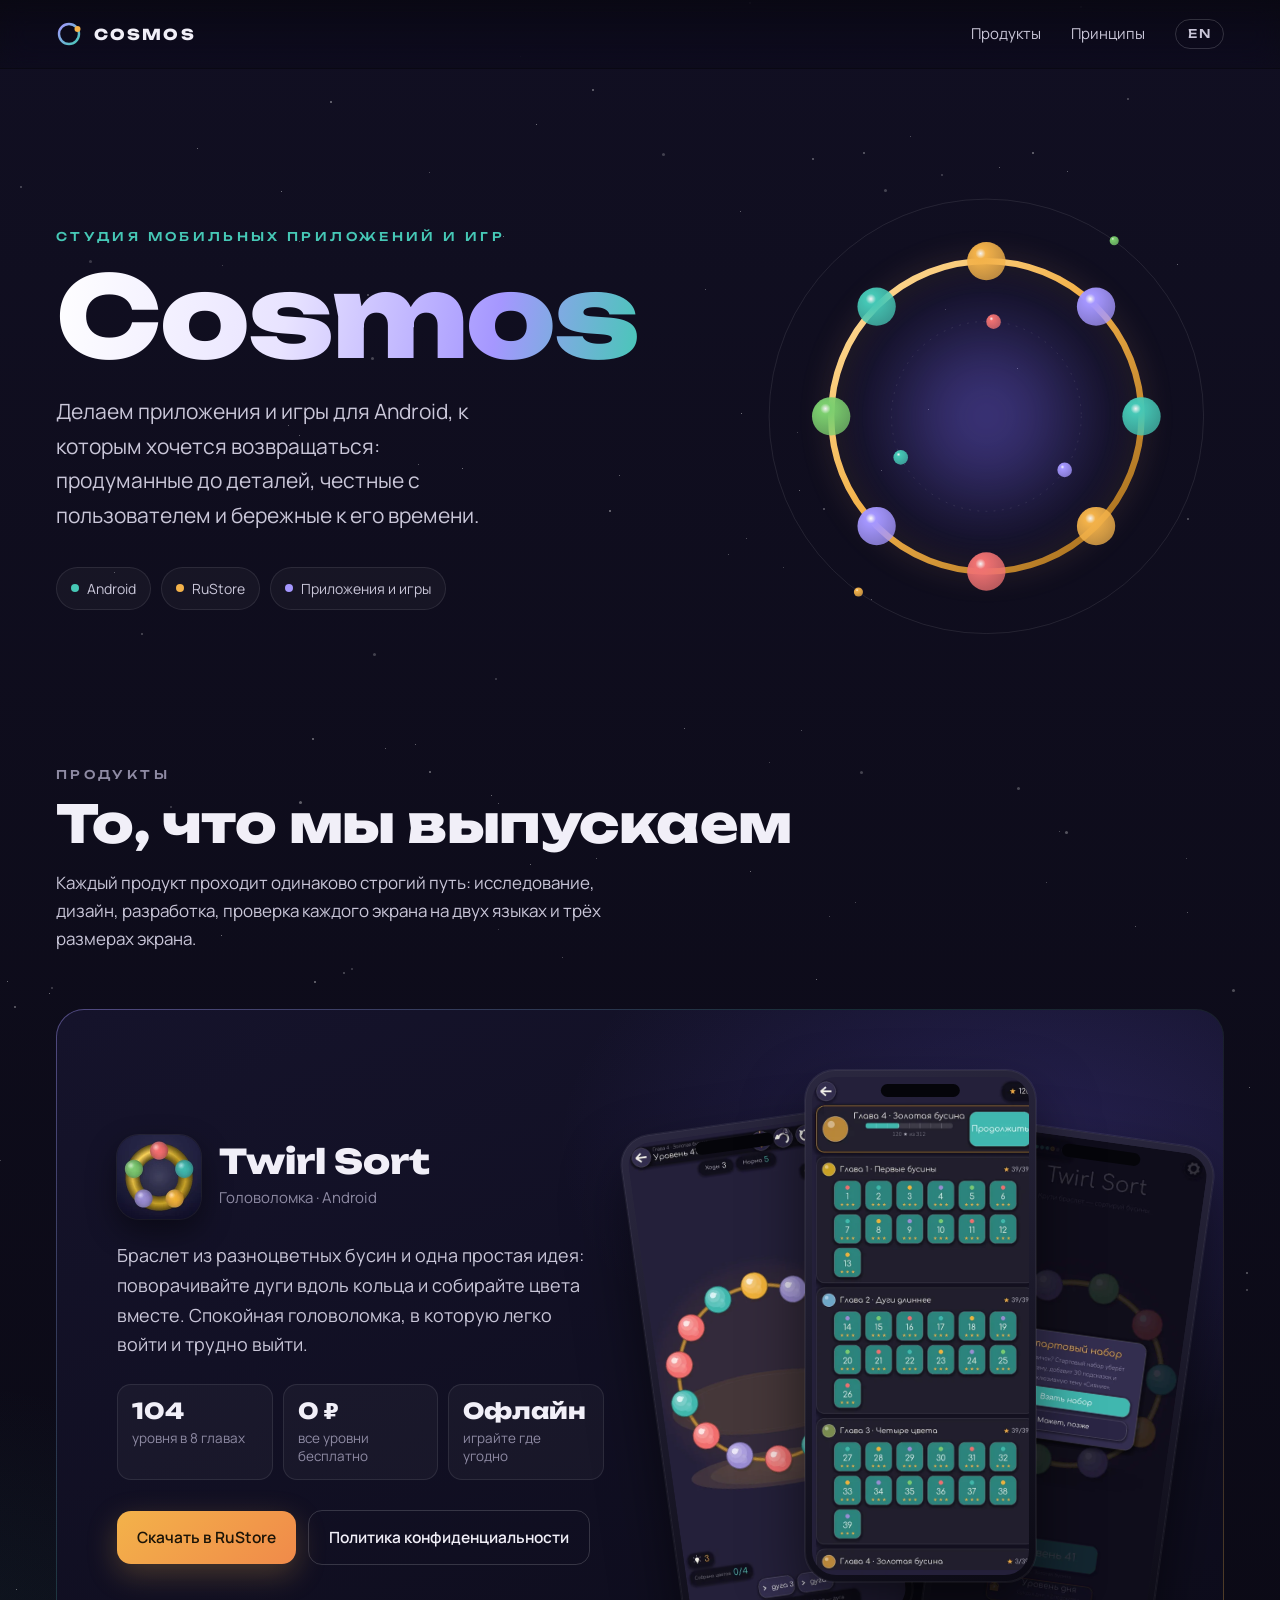
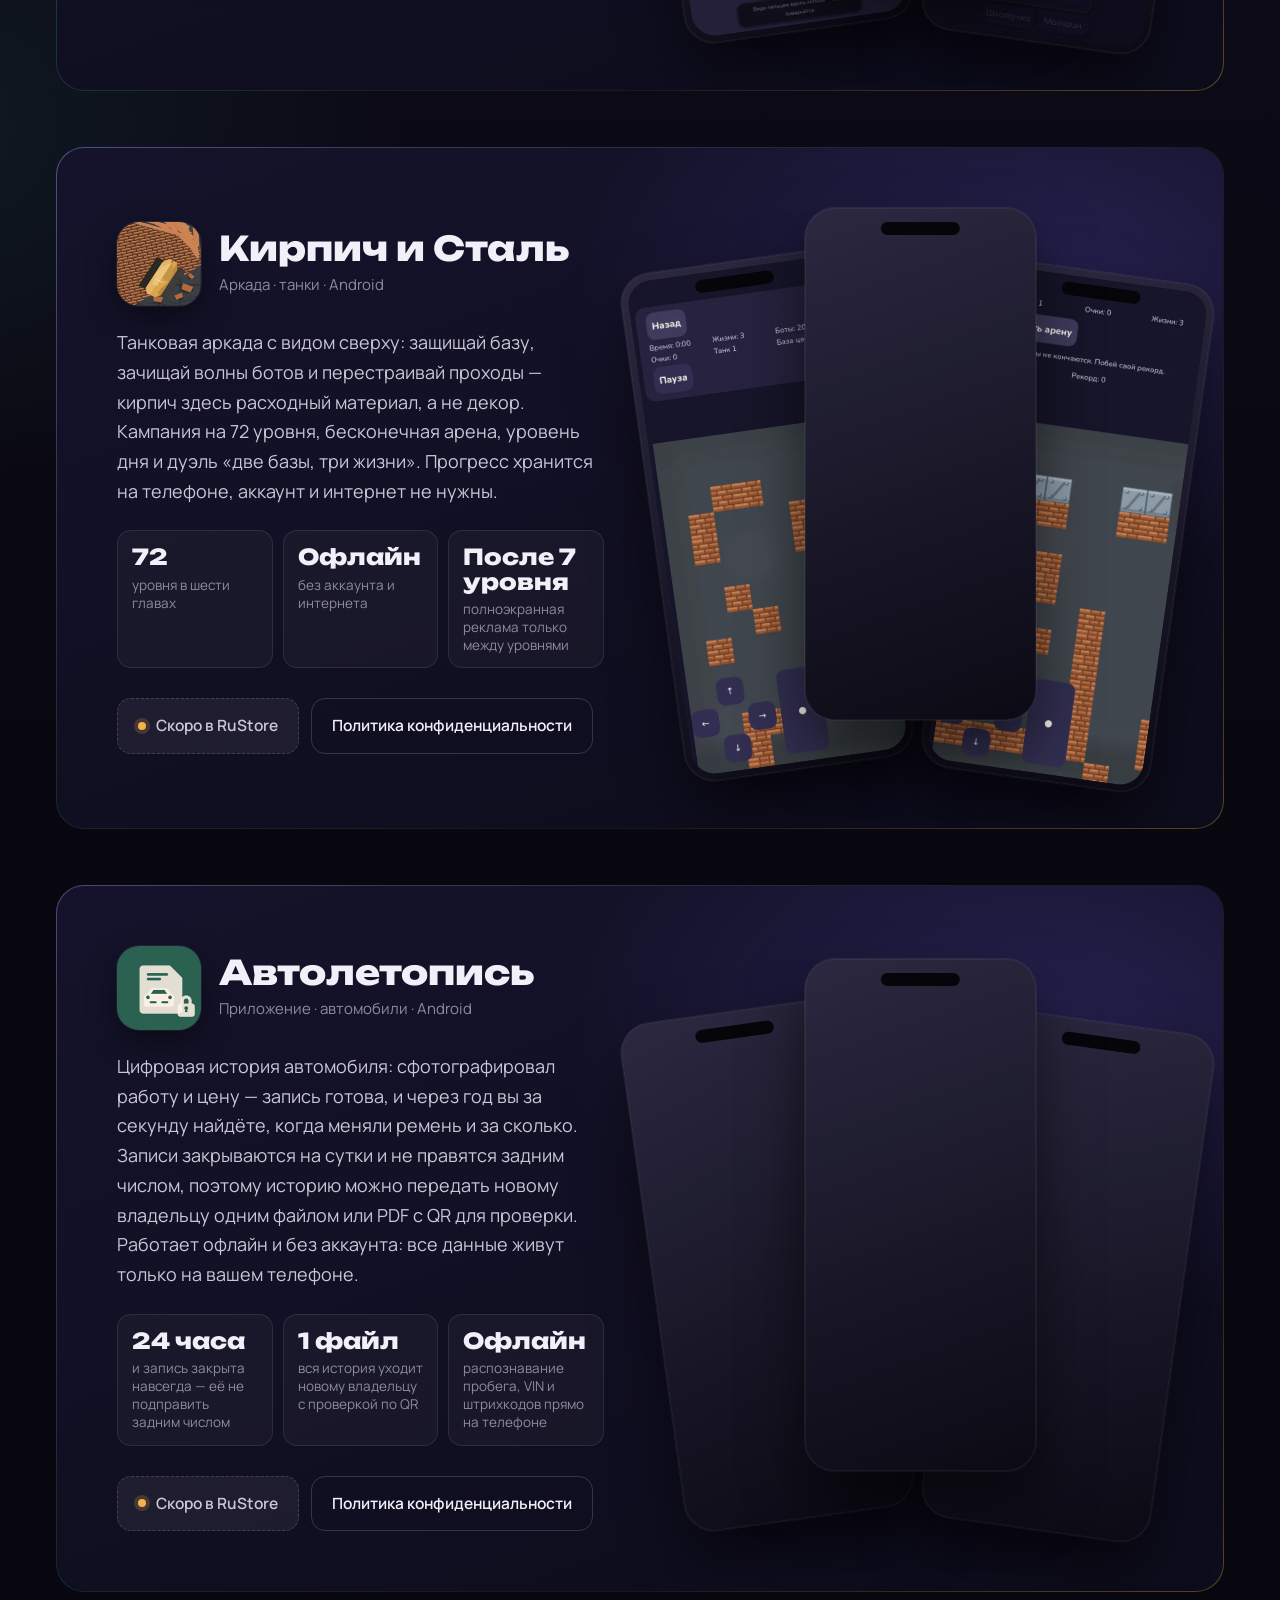
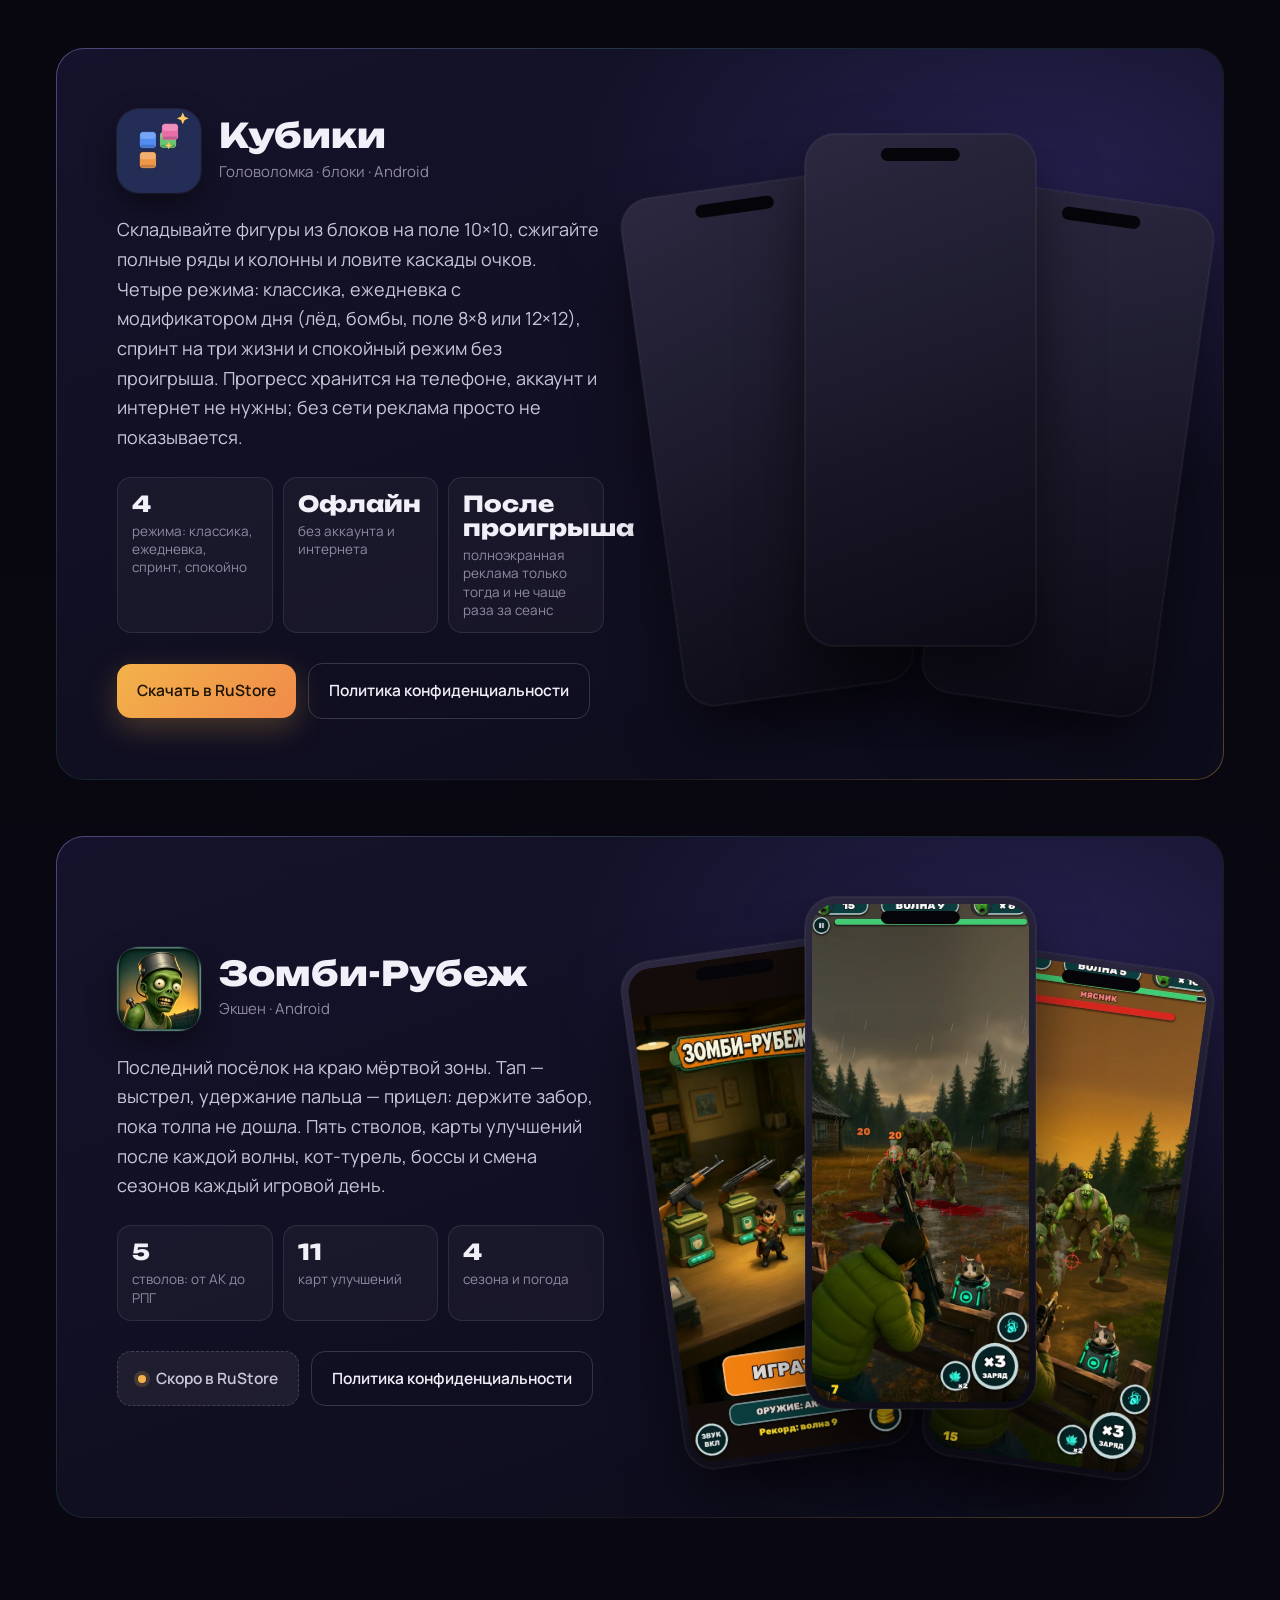
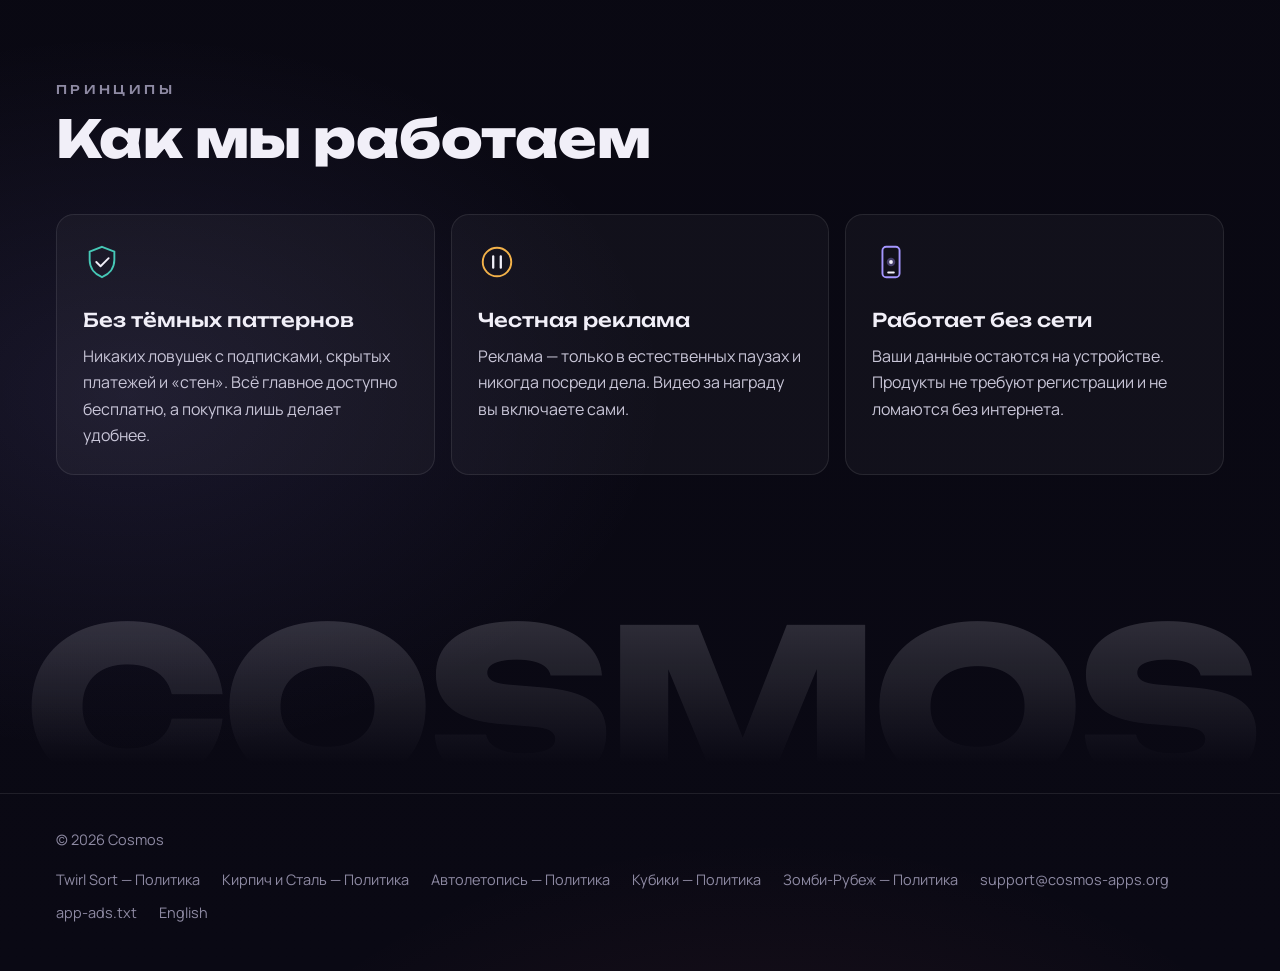
==== commit 875815e8: "Twirl Sort and Cubix are live on RuStore: download buttons" ====
--- a/index.html
+++ b/index.html
@@ -49,7 +49,7 @@
       <p class="app-desc">Браслет из разноцветных бусин и одна простая идея: поворачивайте дуги вдоль кольца и собирайте цвета вместе. Спокойная головоломка, в которую легко войти и трудно выйти.</p>
       <ul class="facts"><li><strong>104</strong><span>уровня в 8 главах</span></li><li><strong>0 ₽</strong><span>все уровни бесплатно</span></li><li><strong>Офлайн</strong><span>играйте где угодно</span></li></ul>
       <div class="actions">
-        <span class="btn btn-soon" aria-disabled="true"><span class="dot"></span>Скоро в RuStore</span>
+        <a class="btn btn-get" href="https://www.rustore.ru/catalog/app/com.cosmos.twirlsort" rel="noopener">Скачать в RuStore</a>
         <a class="btn btn-ghost" href="/twirl-sort/privacy/">Политика конфиденциальности</a>
       </div>
     </div>
@@ -94,7 +94,7 @@
       <p class="app-desc">Складывайте фигуры из блоков на поле 10×10, сжигайте полные ряды и колонны и ловите каскады очков. Четыре режима: классика, ежедневка с модификатором дня (лёд, бомбы, поле 8×8 или 12×12), спринт на три жизни и спокойный режим без проигрыша. Прогресс хранится на телефоне, аккаунт и интернет не нужны; без сети реклама просто не показывается.</p>
       <ul class="facts"><li><strong>4</strong><span>режима: классика, ежедневка, спринт, спокойно</span></li><li><strong>Офлайн</strong><span>без аккаунта и интернета</span></li><li><strong>После проигрыша</strong><span>полноэкранная реклама только тогда и не чаще раза за сеанс</span></li></ul>
       <div class="actions">
-        <span class="btn btn-soon" aria-disabled="true"><span class="dot"></span>Скоро в RuStore</span>
+        <a class="btn btn-get" href="https://www.rustore.ru/catalog/app/com.cosmos.cubix" rel="noopener">Скачать в RuStore</a>
         <a class="btn btn-ghost" href="/cubix/privacy/">Политика конфиденциальности</a>
       </div>
     </div>
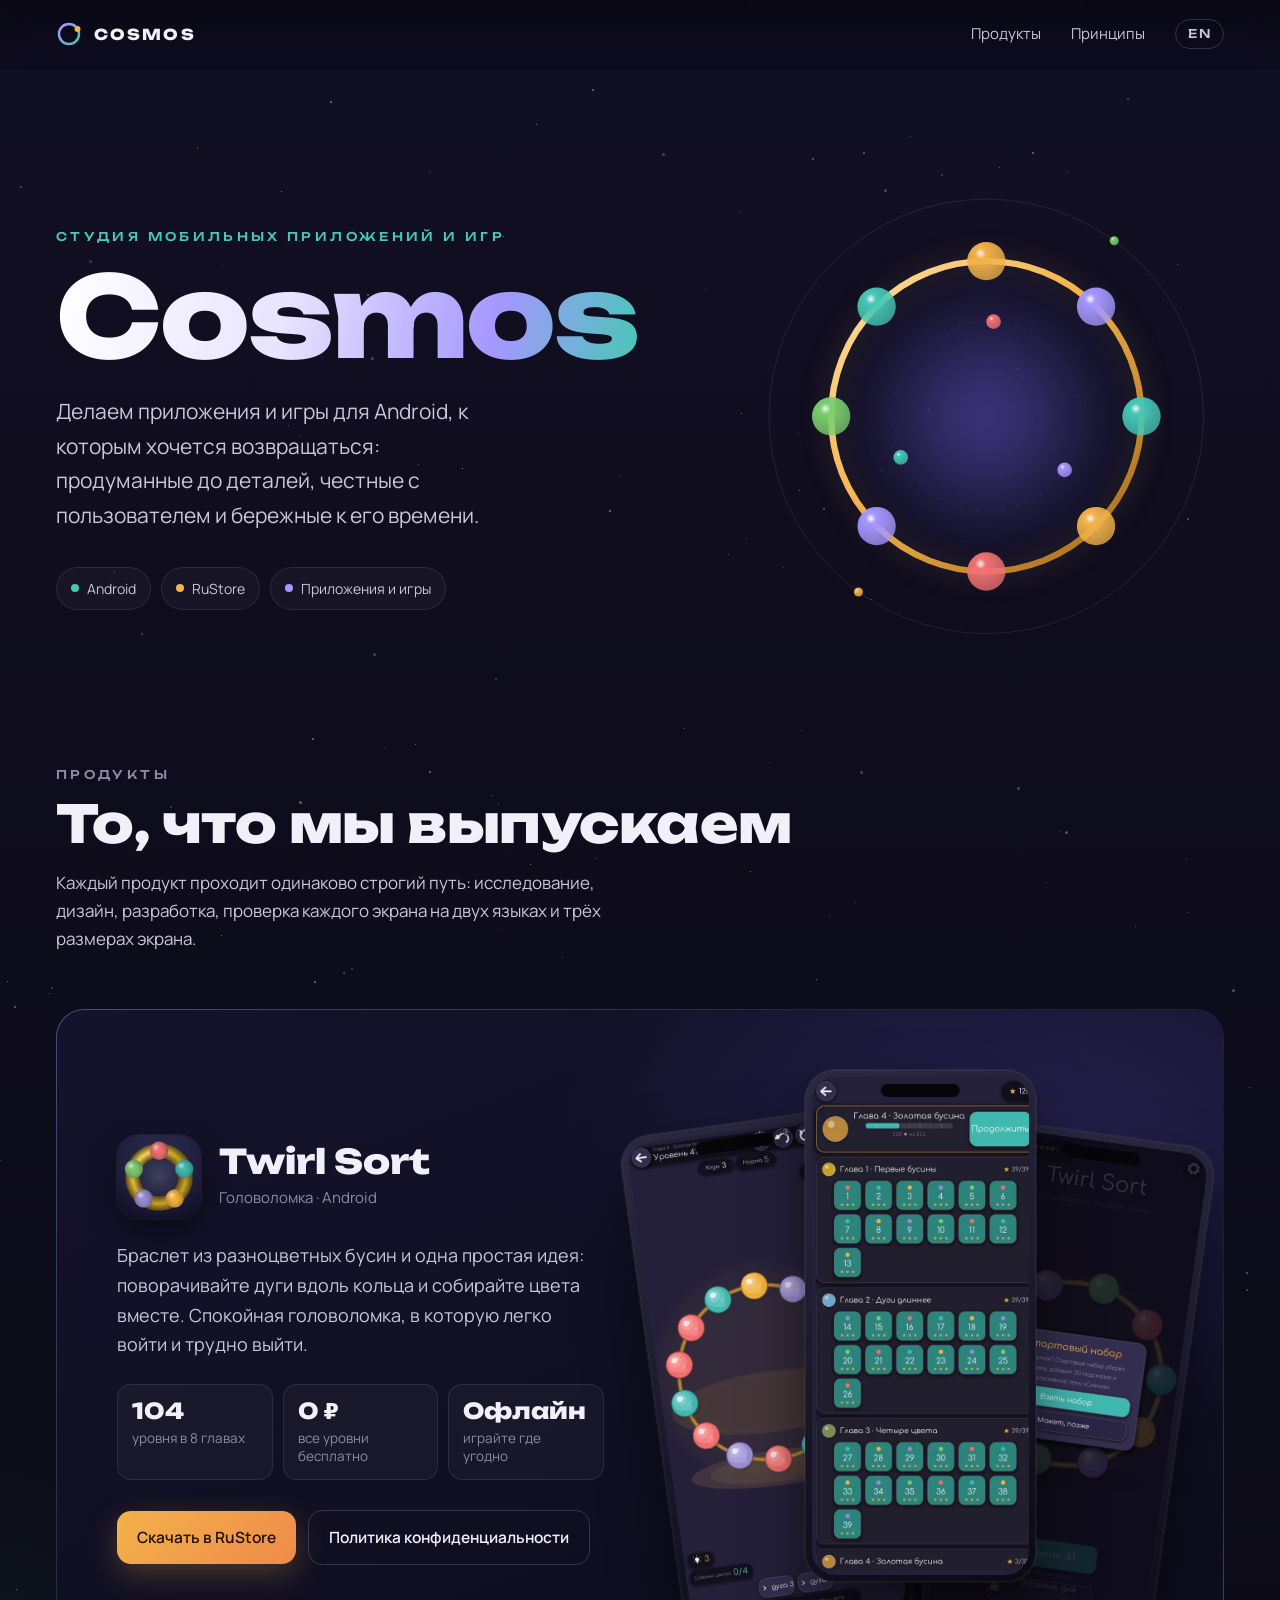
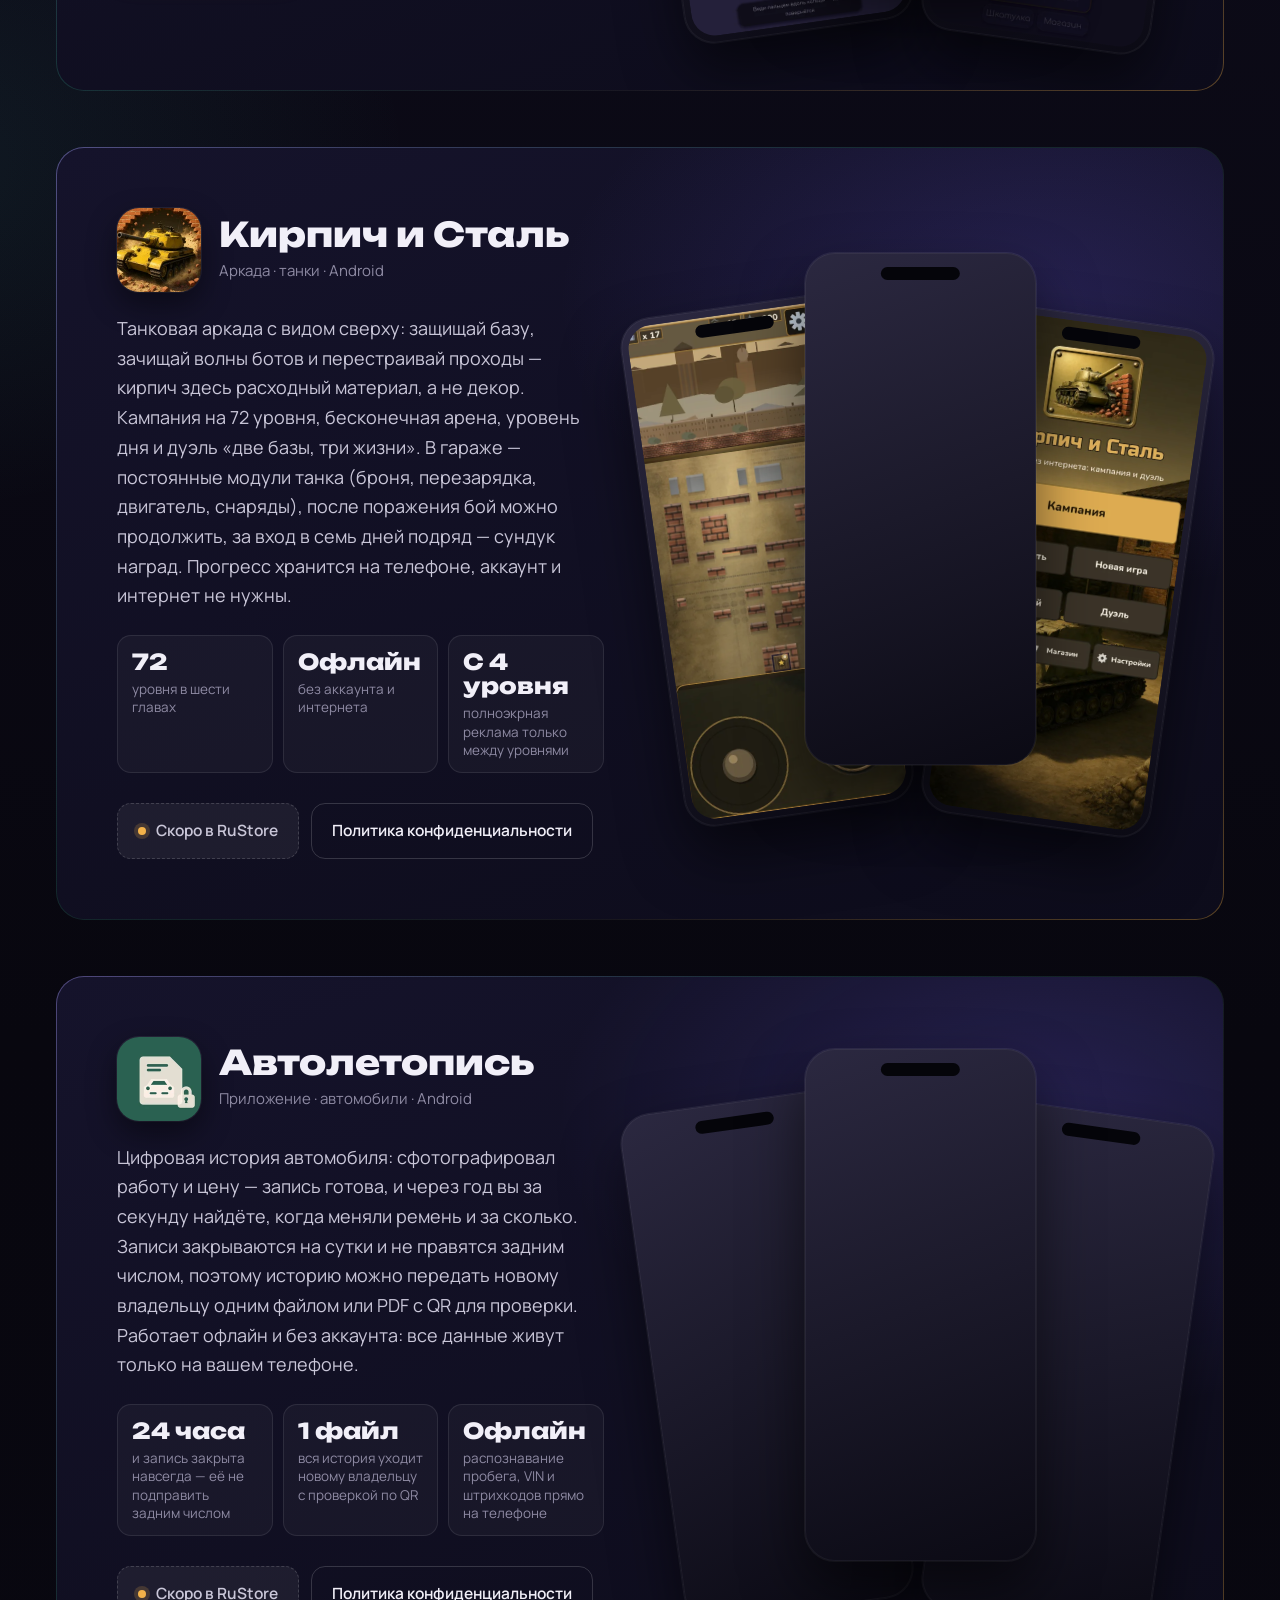
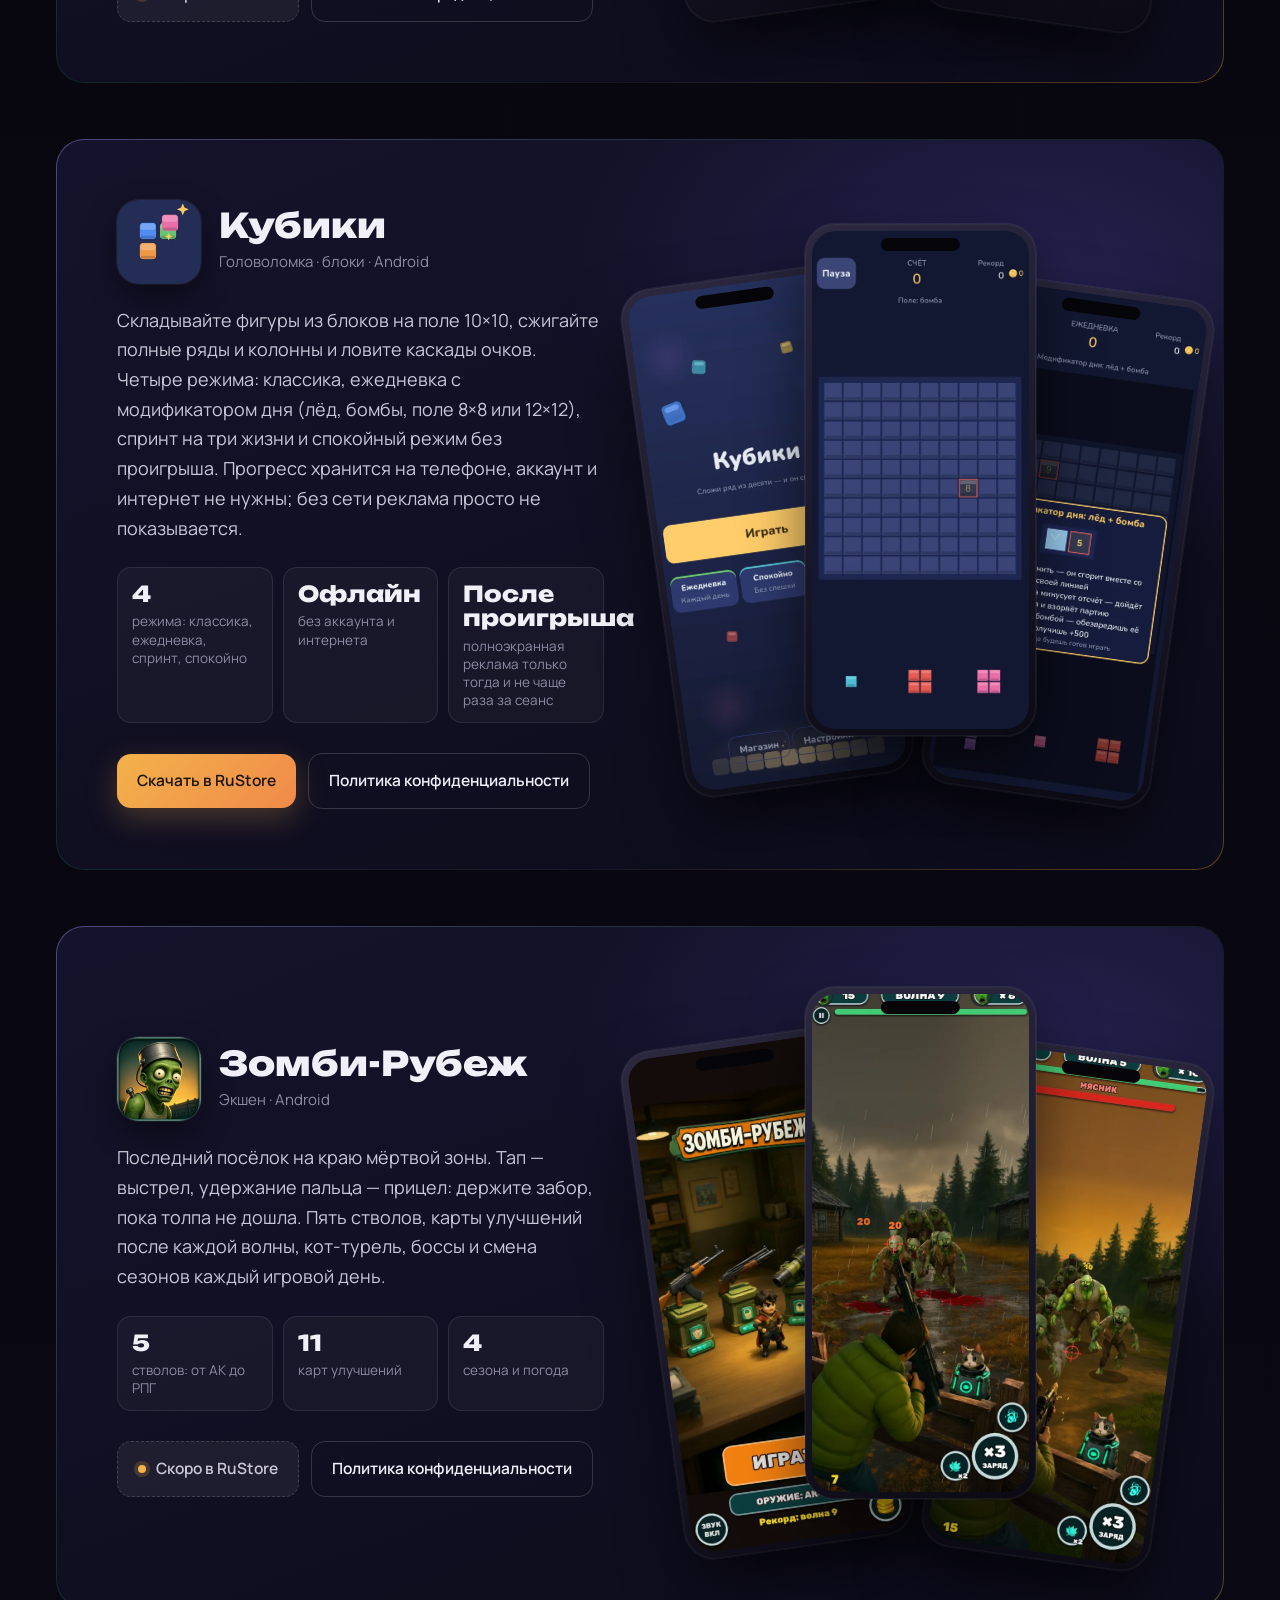
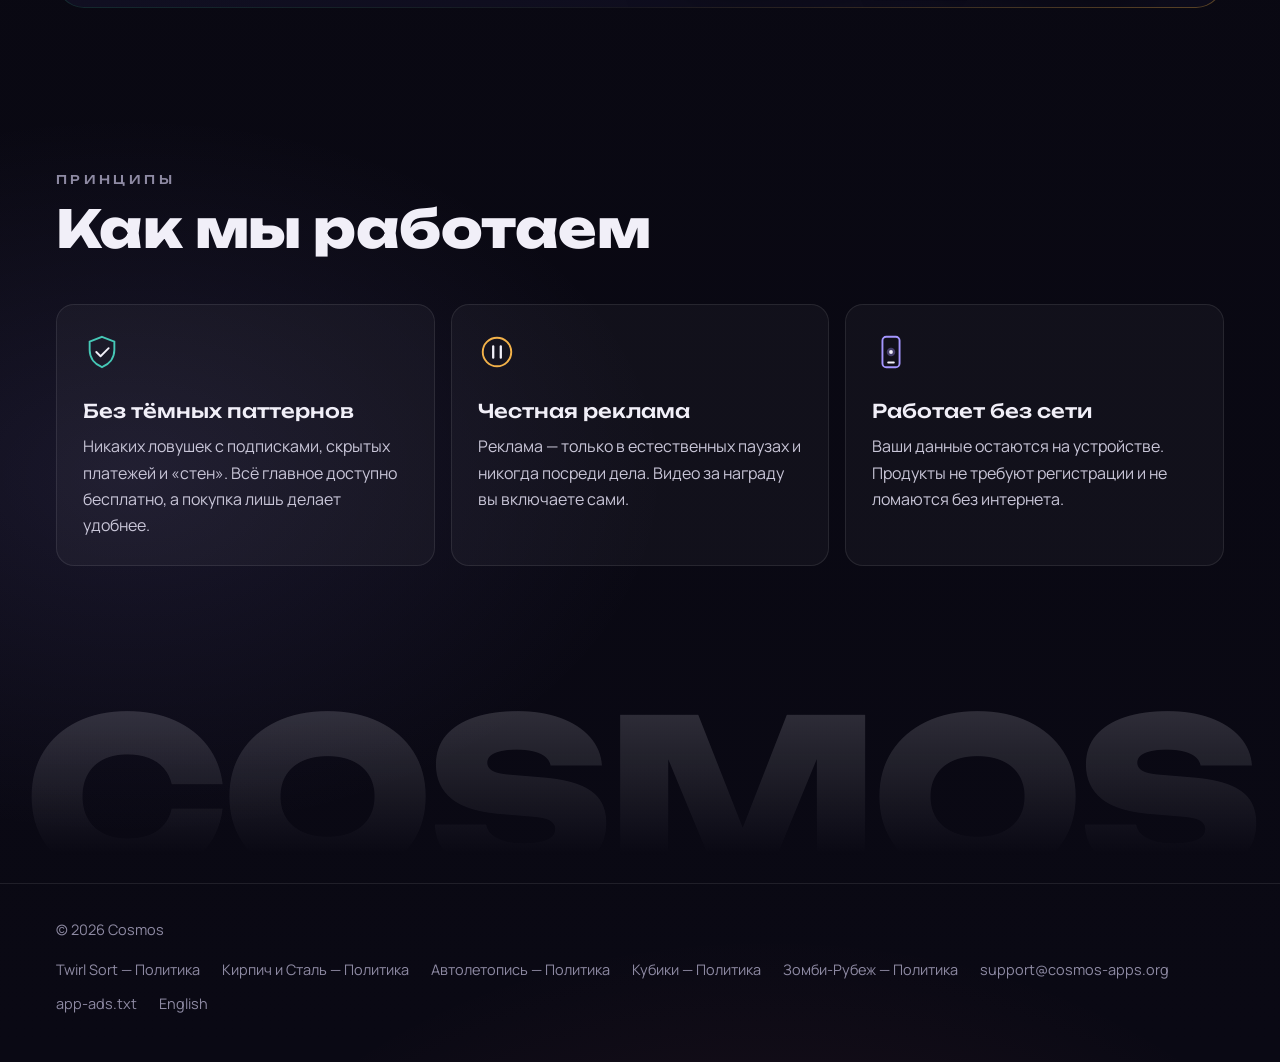
==== commit 84e7cf1d: "steelfront rcE: new store screenshots (battle/map/menu ru+en), updated description and privacy polic" ====
--- a/index.html
+++ b/index.html
@@ -61,8 +61,8 @@
         <img class="app-icon" src="/assets/img/steelfront/icon.webp" width="84" height="84" alt="">
         <div><h3 class="app-name" id="steelfront-h">Кирпич и Сталь</h3><div class="app-cat">Аркада · танки · Android</div></div>
       </div>
-      <p class="app-desc">Танковая аркада с видом сверху: защищай базу, зачищай волны ботов и перестраивай проходы — кирпич здесь расходный материал, а не декор. Кампания на 72 уровня, бесконечная арена, уровень дня и дуэль «две базы, три жизни». Прогресс хранится на телефоне, аккаунт и интернет не нужны.</p>
-      <ul class="facts"><li><strong>72</strong><span>уровня в шести главах</span></li><li><strong>Офлайн</strong><span>без аккаунта и интернета</span></li><li><strong>После 7 уровня</strong><span>полноэкранная реклама только между уровнями</span></li></ul>
+      <p class="app-desc">Танковая аркада с видом сверху: защищай базу, зачищай волны ботов и перестраивай проходы — кирпич здесь расходный материал, а не декор. Кампания на 72 уровня, бесконечная арена, уровень дня и дуэль «две базы, три жизни». В гараже — постоянные модули танка (броня, перезарядка, двигатель, снаряды), после поражения бой можно продолжить, за вход в семь дней подряд — сундук наград. Прогресс хранится на телефоне, аккаунт и интернет не нужны.</p>
+      <ul class="facts"><li><strong>72</strong><span>уровня в шести главах</span></li><li><strong>Офлайн</strong><span>без аккаунта и интернета</span></li><li><strong>С 4 уровня</strong><span>полноэкрная реклама только между уровнями</span></li></ul>
       <div class="actions">
         <span class="btn btn-soon" aria-disabled="true"><span class="dot"></span>Скоро в RuStore</span>
         <a class="btn btn-ghost" href="/steelfront/privacy/">Политика конфиденциальности</a>
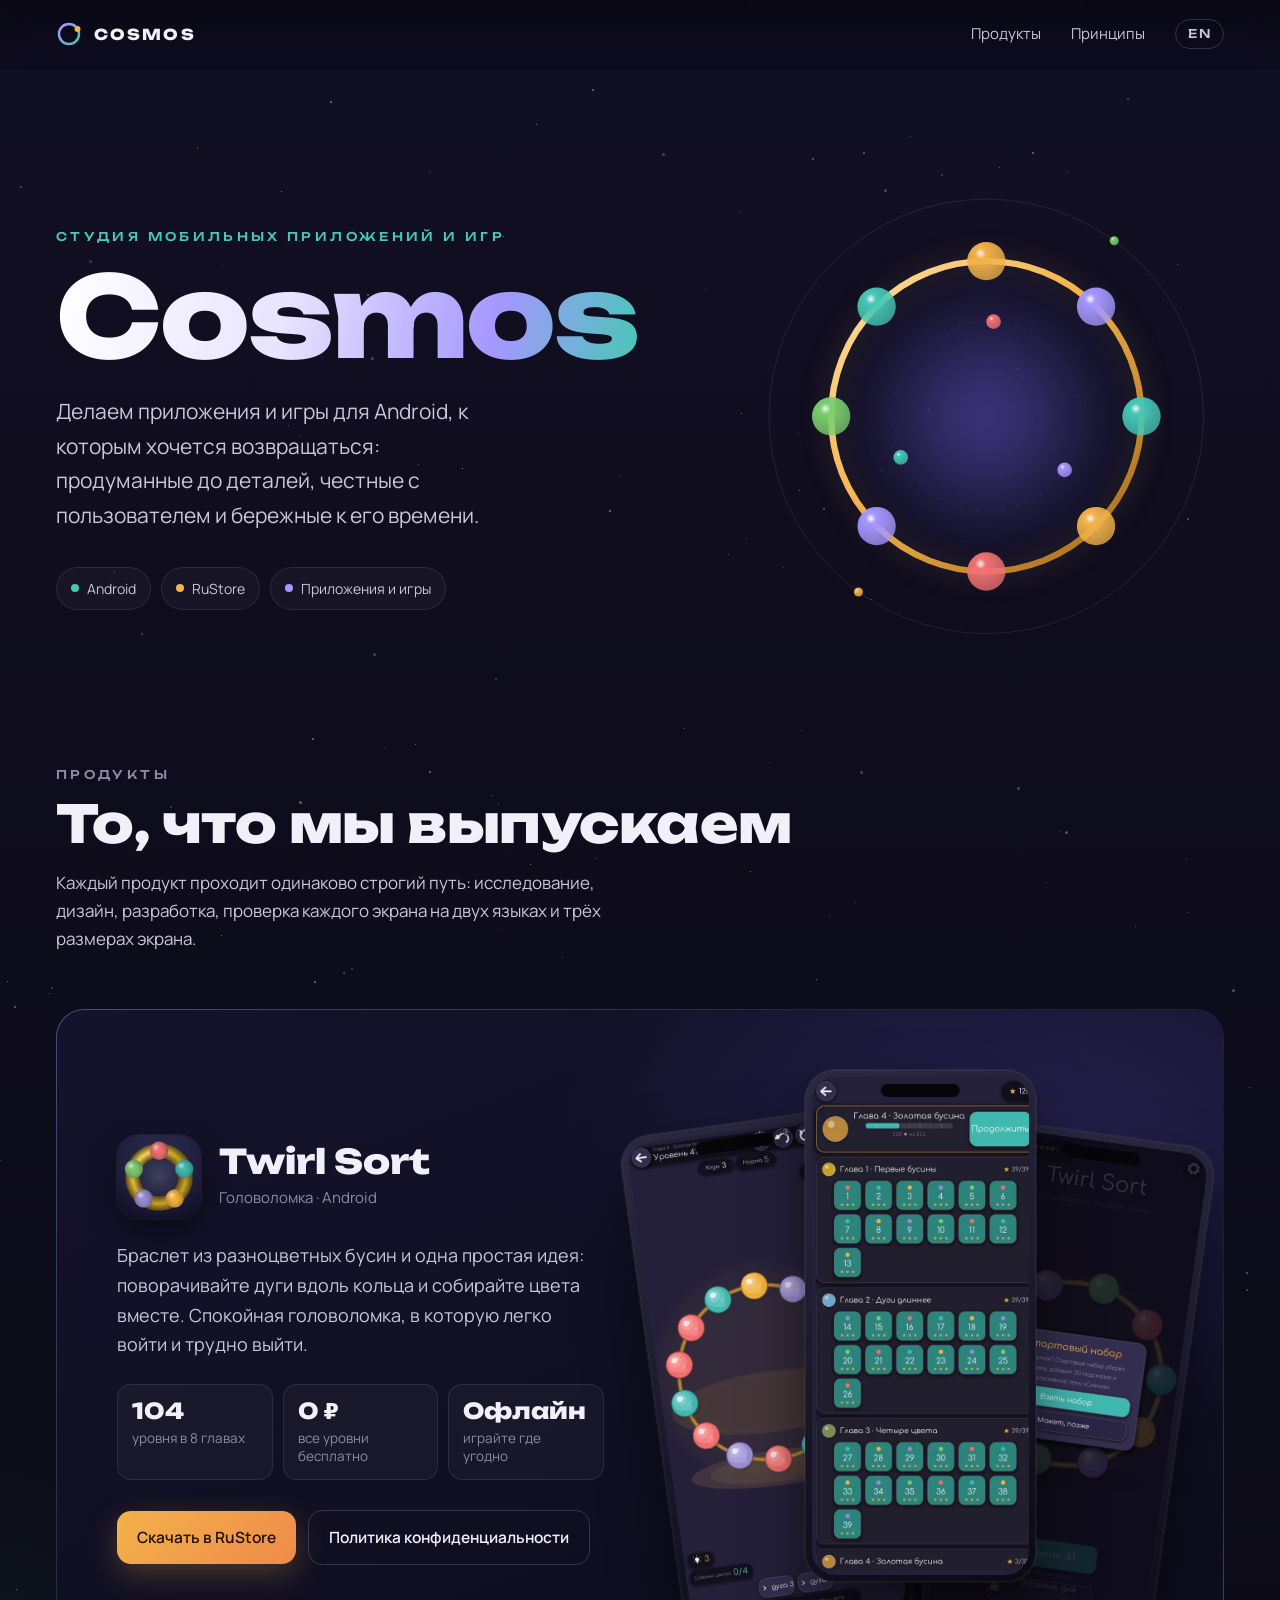
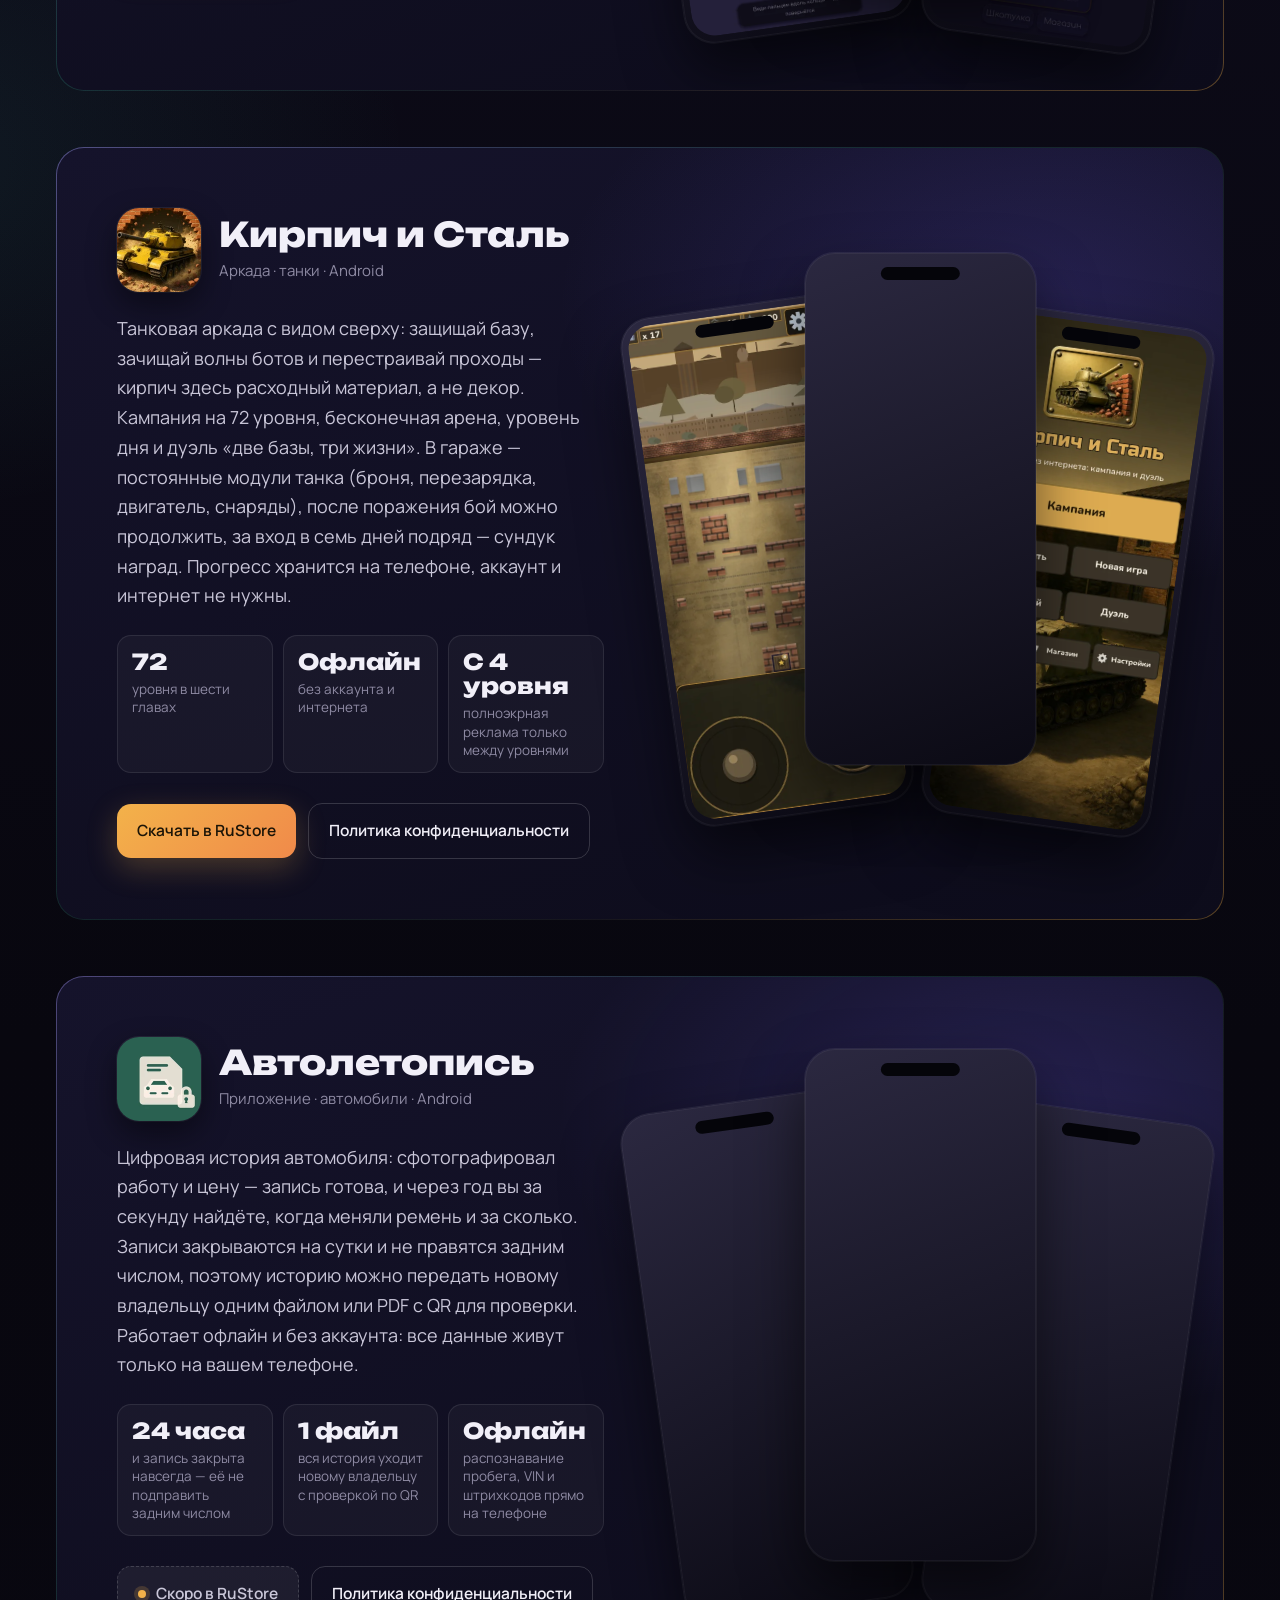
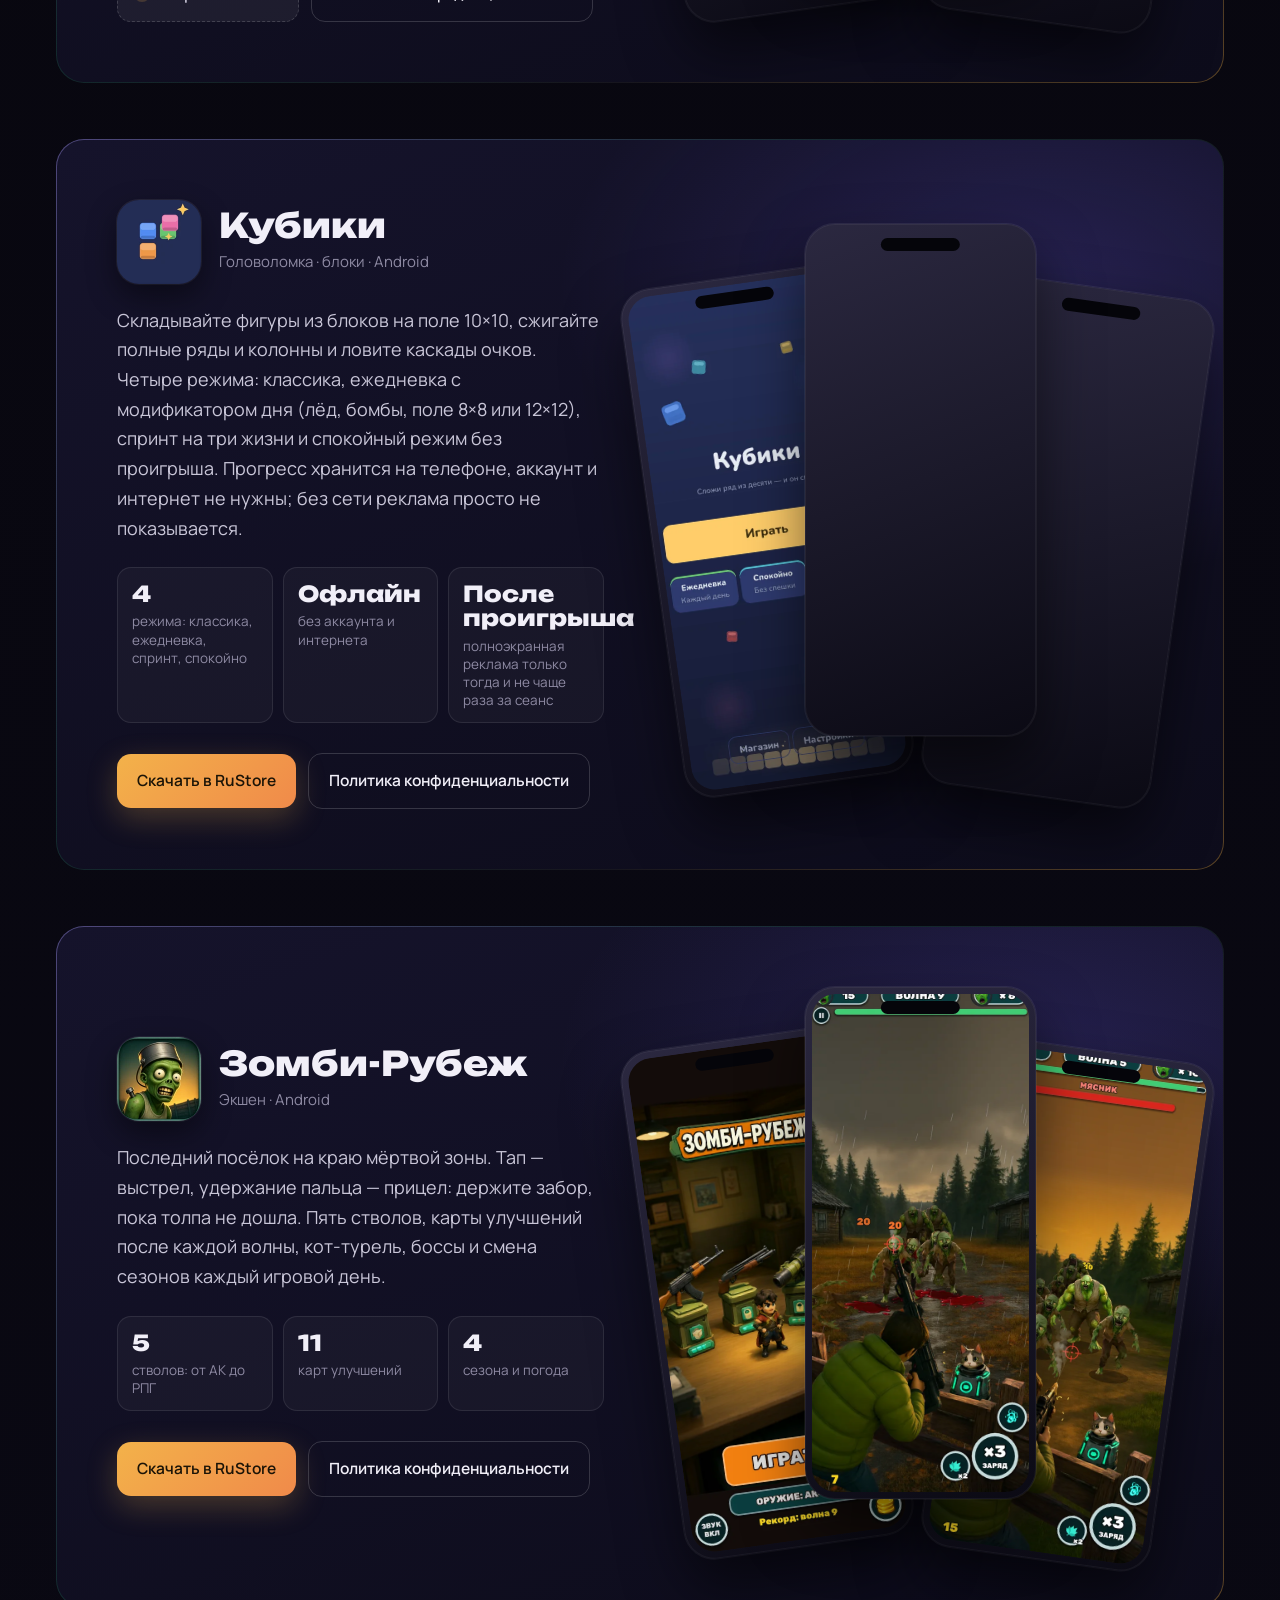
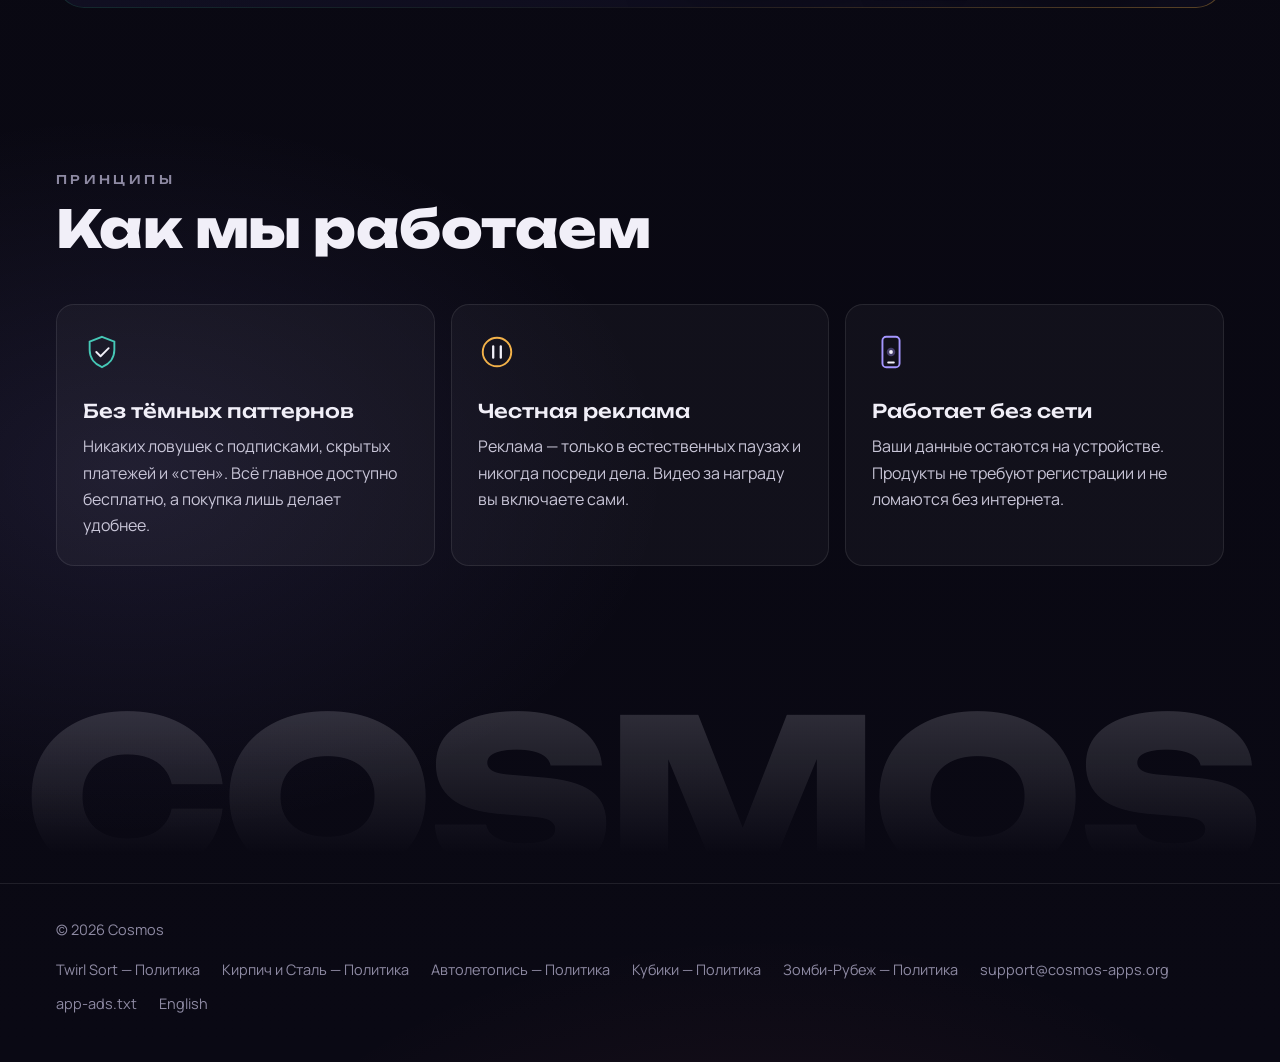
==== commit 74765539: "all four games published in RuStore: real store links, active download buttons Co-Authored-By: Clava" ====
--- a/index.html
+++ b/index.html
@@ -64,7 +64,7 @@
       <p class="app-desc">Танковая аркада с видом сверху: защищай базу, зачищай волны ботов и перестраивай проходы — кирпич здесь расходный материал, а не декор. Кампания на 72 уровня, бесконечная арена, уровень дня и дуэль «две базы, три жизни». В гараже — постоянные модули танка (броня, перезарядка, двигатель, снаряды), после поражения бой можно продолжить, за вход в семь дней подряд — сундук наград. Прогресс хранится на телефоне, аккаунт и интернет не нужны.</p>
       <ul class="facts"><li><strong>72</strong><span>уровня в шести главах</span></li><li><strong>Офлайн</strong><span>без аккаунта и интернета</span></li><li><strong>С 4 уровня</strong><span>полноэкрная реклама только между уровнями</span></li></ul>
       <div class="actions">
-        <span class="btn btn-soon" aria-disabled="true"><span class="dot"></span>Скоро в RuStore</span>
+        <a class="btn btn-get" href="https://www.rustore.ru/catalog/app/com.cosmos.steelfront" rel="noopener">Скачать в RuStore</a>
         <a class="btn btn-ghost" href="/steelfront/privacy/">Политика конфиденциальности</a>
       </div>
     </div>
@@ -109,7 +109,7 @@
       <p class="app-desc">Последний посёлок на краю мёртвой зоны. Тап — выстрел, удержание пальца — прицел: держите забор, пока толпа не дошла. Пять стволов, карты улучшений после каждой волны, кот-турель, боссы и смена сезонов каждый игровой день.</p>
       <ul class="facts"><li><strong>5</strong><span>стволов: от АК до РПГ</span></li><li><strong>11</strong><span>карт улучшений</span></li><li><strong>4</strong><span>сезона и погода</span></li></ul>
       <div class="actions">
-        <span class="btn btn-soon" aria-disabled="true"><span class="dot"></span>Скоро в RuStore</span>
+        <a class="btn btn-get" href="https://www.rustore.ru/catalog/app/com.cosmos.zombierubezh" rel="noopener">Скачать в RuStore</a>
         <a class="btn btn-ghost" href="/zombie-rubezh/privacy/">Политика конфиденциальности</a>
       </div>
     </div>
